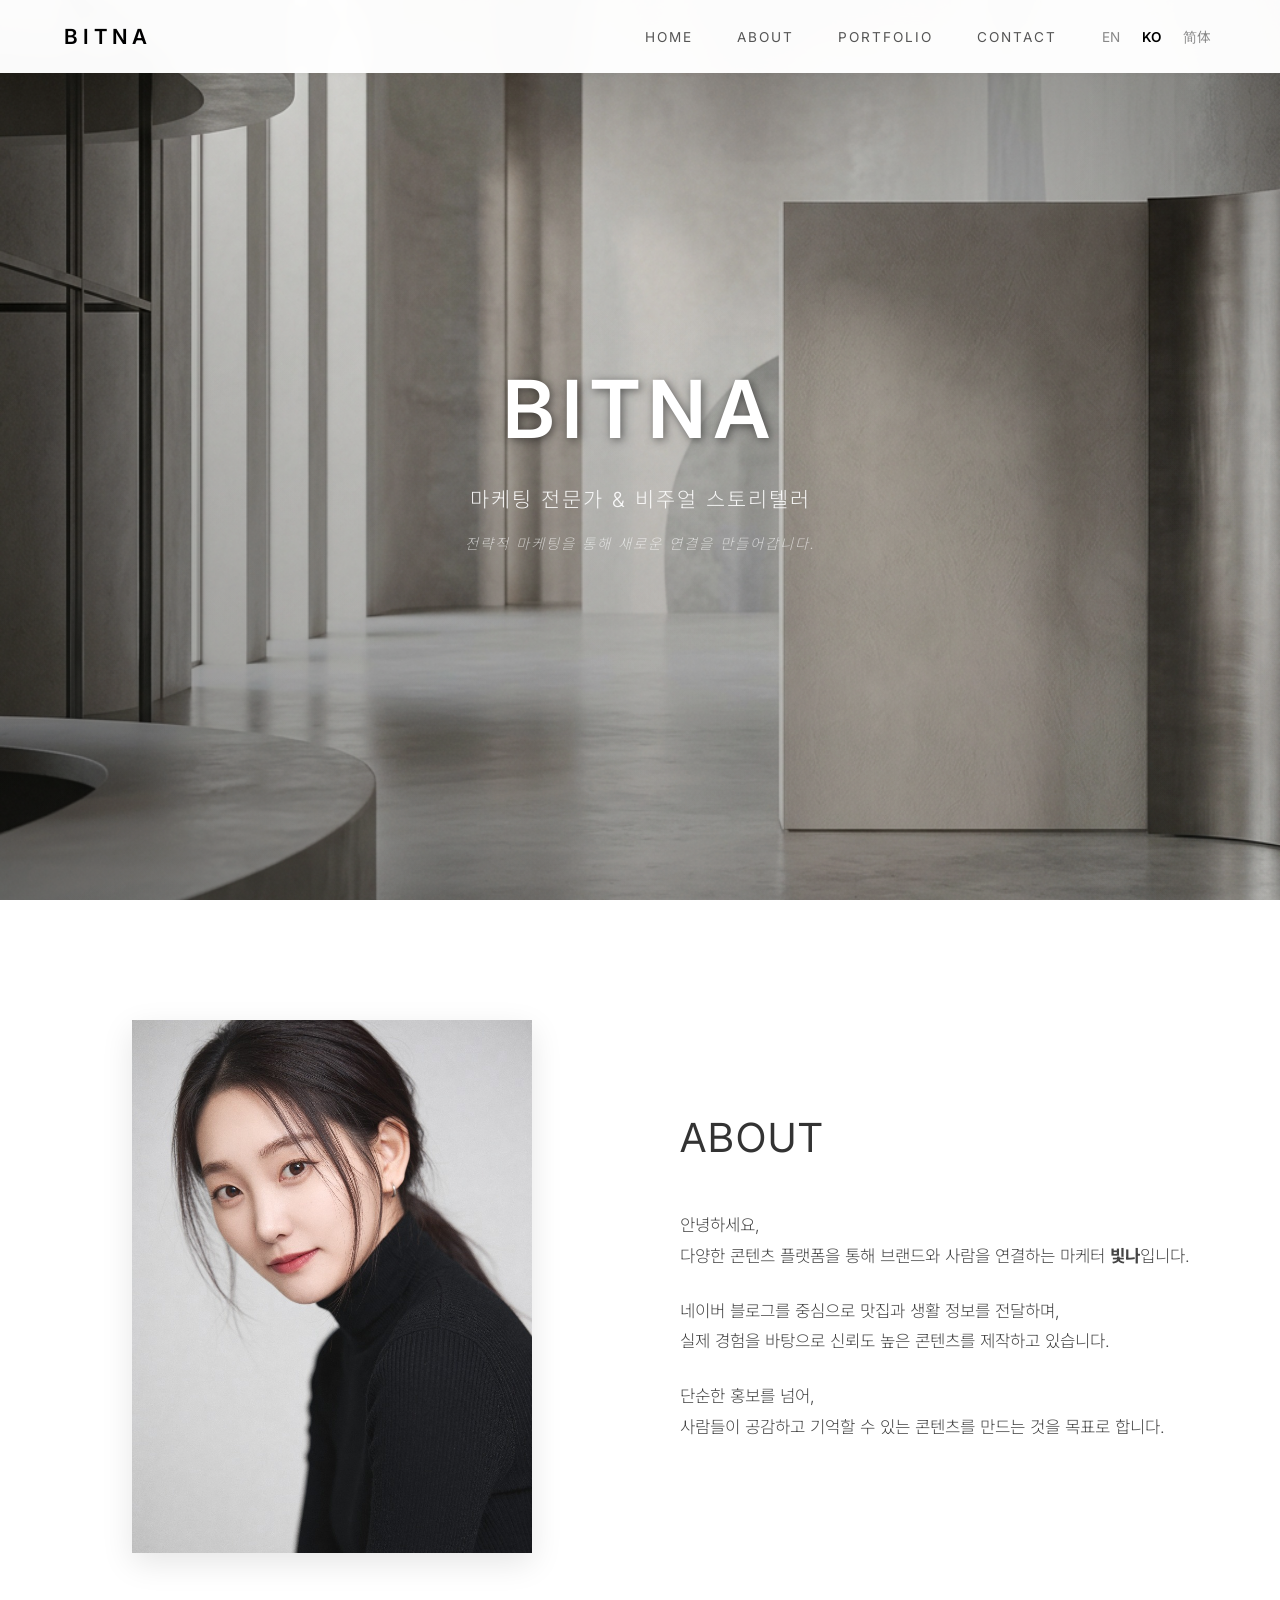
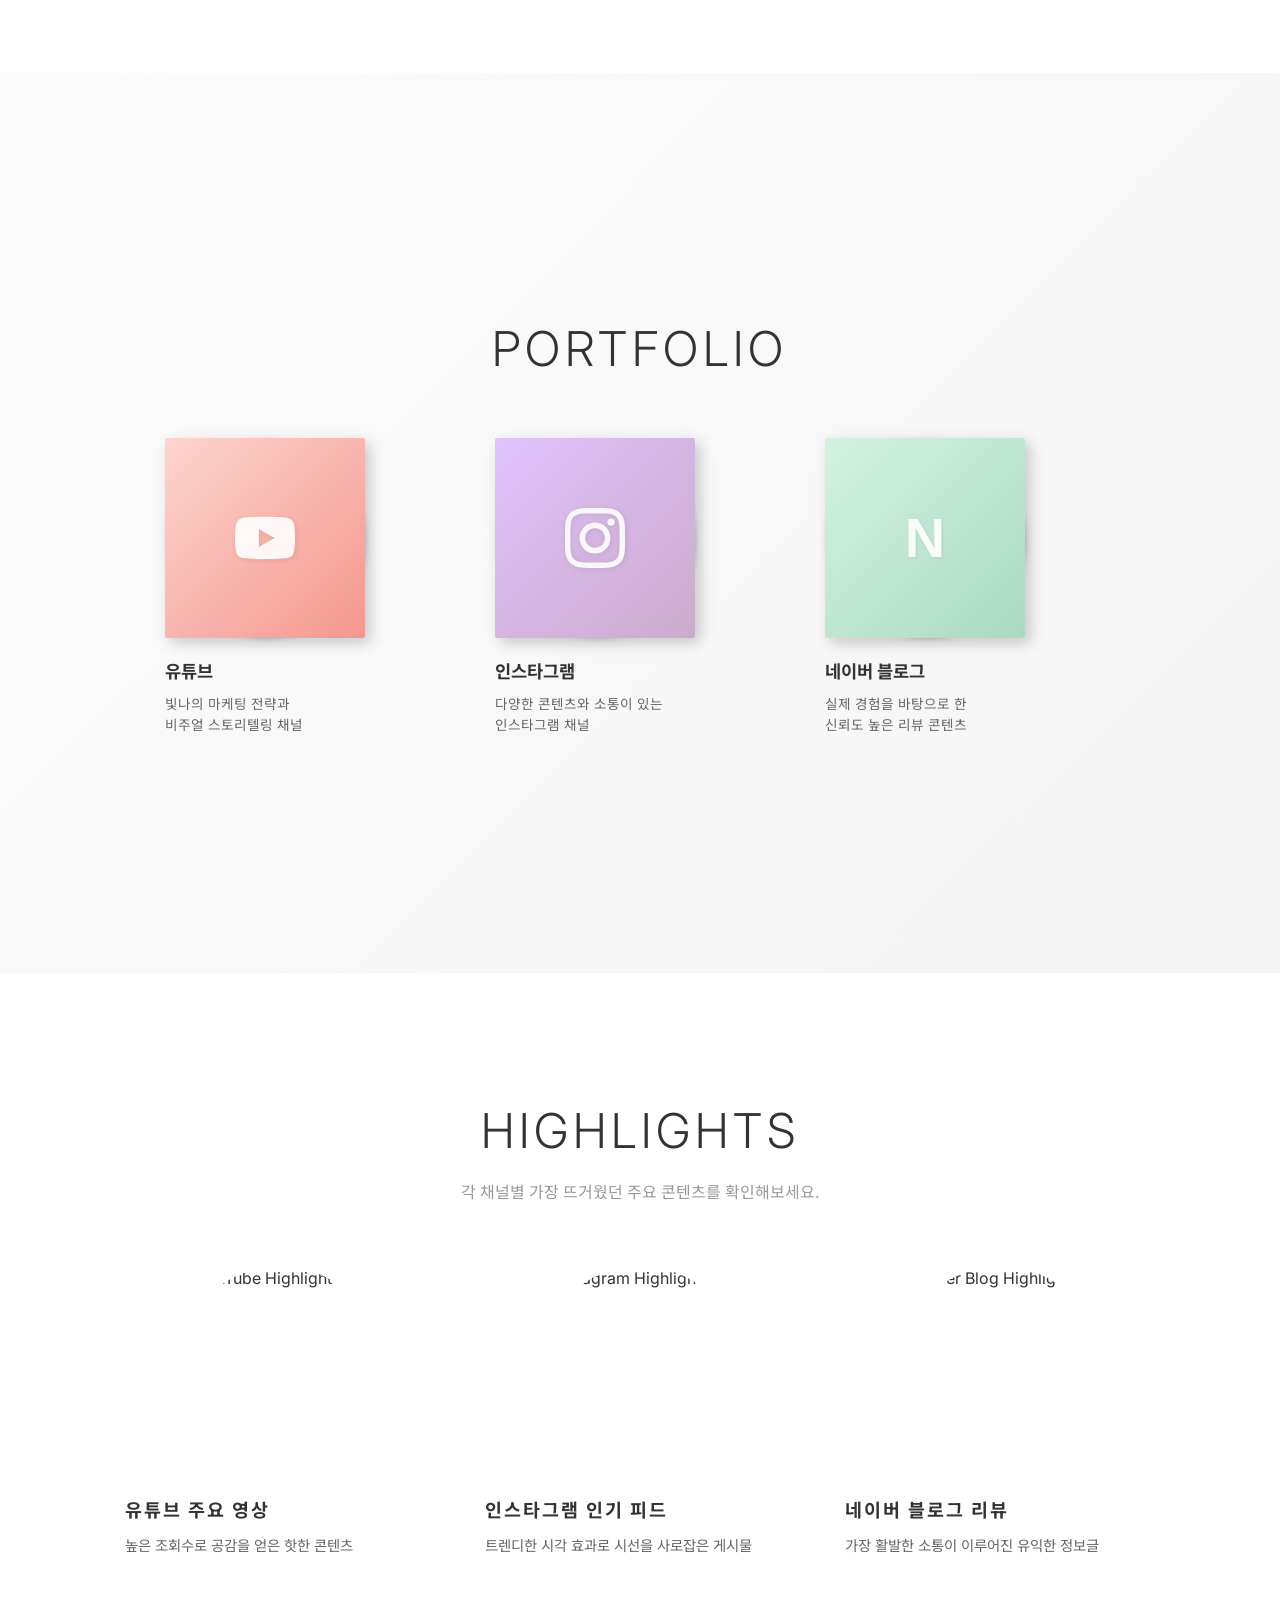
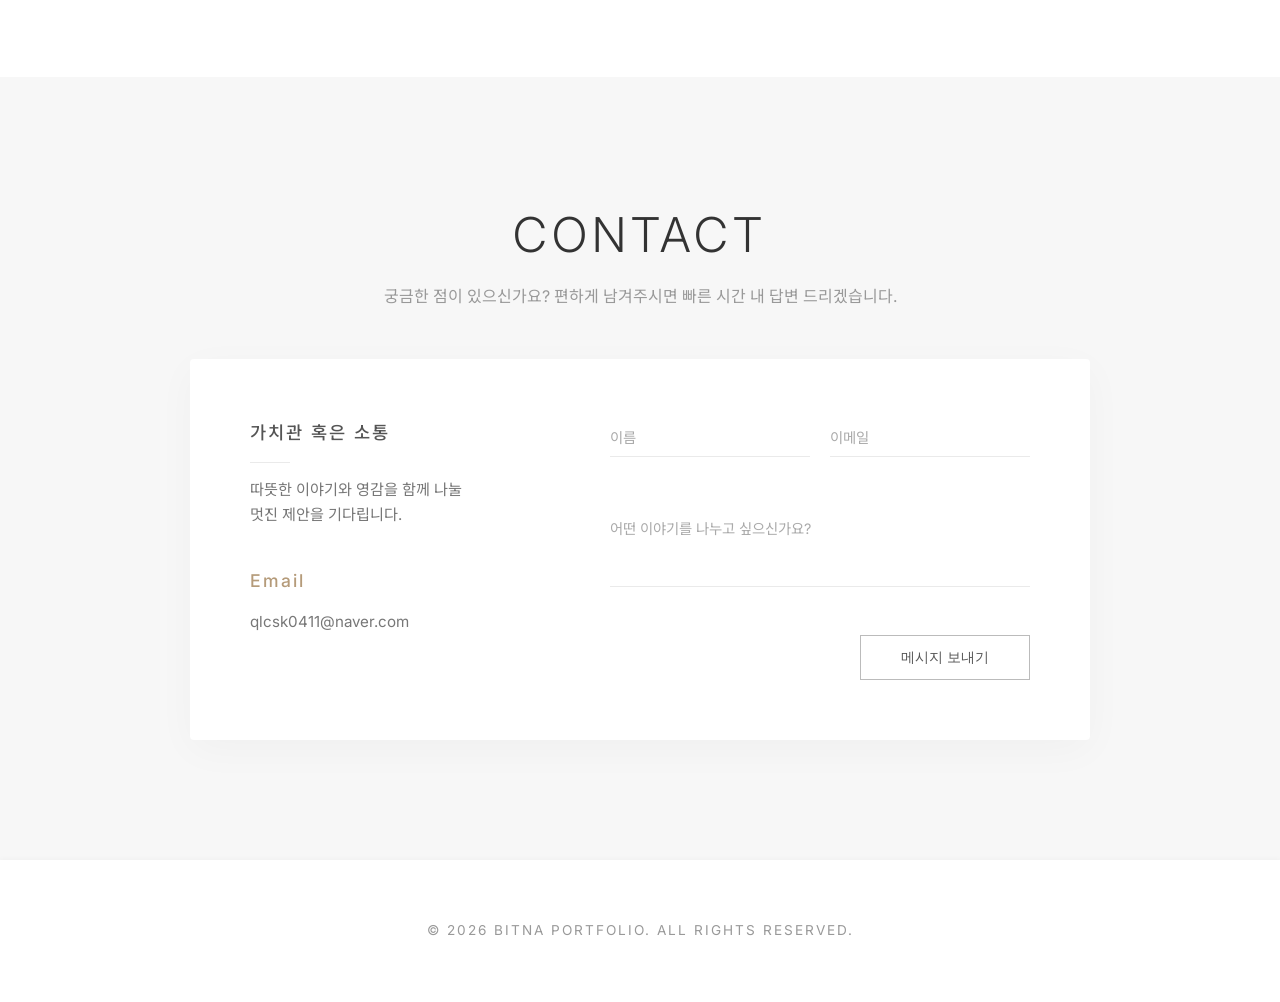
==== index.html @ 6f441820 "Add files via upload" ====
<!DOCTYPE html>
<html lang="ko">

<head>
    <meta charset="UTF-8">
    <meta name="viewport" content="width=device-width, initial-scale=1.0">
    <title>BITNA Portfolio</title>
    <meta name="description" content="빛나(Bitna)의 마케팅 포트폴리오 웹사이트입니다.">
    <link rel="stylesheet" href="style.css">
    <link rel="preconnect" href="https://fonts.googleapis.com">
    <link rel="preconnect" href="https://fonts.gstatic.com" crossorigin>
    <link
        href="https://fonts.googleapis.com/css2?family=Inter:wght@300;400;600&family=Noto+Sans+KR:wght@300;400;700&display=swap"
        rel="stylesheet">
</head>

<body>

    <!-- Top Navigation -->
    <header class="navbar">
        <div class="logo">
            <a href="#home">BITNA</a>
        </div>
        <div class="right-menu">
            <nav class="nav-links">
                <a href="#home" data-i18n="nav_home">HOME</a>
                <a href="#about" data-i18n="nav_about">ABOUT</a>
                <a href="#portfolio" data-i18n="nav_portfolio">PORTFOLIO</a>
                <a href="#contact" data-i18n="nav_contact">CONTACT</a>
            </nav>
            <div class="lang-switcher">
                <button class="lang-btn" data-lang="en">EN</button>
                <button class="lang-btn active" data-lang="ko">KO</button>
                <button class="lang-btn" data-lang="zh">简体</button>
            </div>
        </div>
    </header>

    <main>
        <!-- Home Section with Parallax -->
        <section id="home" class="parallax-section section-home">
            <div class="overlay"></div>
            <div class="content fade-in">
                <h1>BITNA</h1>
                <p data-i18n="home_role">Marketing Expert & Visual Storyteller</p>
                <p class="subtitle" data-i18n="home_subtitle">Inspiring connections through strategic marketing.</p>
            </div>
        </section>

        <!-- About Section -->
        <section id="about" class="content-section">
            <div class="container">
                <div class="about-grid fade-in">
                    <div class="profile-placeholder">
                        <img src="assets/profile.jpg" alt="빛나 프로필 사진" class="profile-img">
                    </div>
                    <div class="about-text">
                        <h2 data-i18n="about_title">About</h2>
                        <p data-i18n="about_p1">안녕하세요,<br>다양한 콘텐츠 플랫폼을 통해 브랜드와 사람을 연결하는 마케터 <strong>빛나</strong>입니다.</p>
                        <p data-i18n="about_p2">네이버 블로그를 중심으로 맛집과 생활 정보를 전달하며,<br>실제 경험을 바탕으로 신뢰도 높은 콘텐츠를 제작하고 있습니다.</p>


                        <p data-i18n="about_p4">단순한 홍보를 넘어,<br>사람들이 공감하고 기억할 수 있는 콘텐츠를 만드는 것을 목표로 합니다.</p>
                    </div>
                </div>
            </div>
        </section>

        <!-- Portfolio Section with Parallax -->
        <section id="portfolio" class="parallax-section section-portfolio">
            <div class="overlay"></div>
            <div class="content fade-in">
                <h2 data-i18n="portfolio_title">PORTFOLIO</h2>
                <div class="album-gallery">
                    <!-- YouTube Album -->
                    <a href="https://youtube.com/channel/UCWoeEIxSUqy7-MSb45lcRIA?si=bQdAQ1sCOxC59BZl" target="_blank"
                        class="album-card">
                        <div class="album-art-container">
                            <div class="vinyl-record vinyl-yt">
                                <div class="inner-label"></div>
                            </div>
                            <div class="album-cover cover-yt">
                                <svg class="brand-logo" viewBox="0 0 24 24" fill="#ffffff" width="60" height="60">
                                    <path
                                        d="M23.498 6.186a3.016 3.016 0 0 0-2.122-2.136C19.505 3.545 12 3.545 12 3.545s-7.505 0-9.377.505A3.017 3.017 0 0 0 .502 6.186C0 8.07 0 12 0 12s0 3.93.502 5.814a3.016 3.016 0 0 0 2.122 2.136c1.871.505 9.376.505 9.376.505s7.505 0 9.377-.505a3.015 3.015 0 0 0 2.122-2.136C24 15.93 24 12 24 12s0-3.93-.502-5.814zM9.545 15.568V8.432L15.818 12l-6.273 3.568z" />
                                </svg>
                            </div>
                        </div>
                        <div class="album-info">
                            <h3 data-i18n="pf_youtube">YouTube</h3>
                            <p data-i18n="pf_yt_desc">빛나의 마케팅 전략과 비주얼 스토리텔링 채널</p>
                        </div>
                    </a>

                    <!-- Instagram Album -->
                    <a href="https://www.instagram.com/sit.mode/" target="_blank" class="album-card">
                        <div class="album-art-container">
                            <div class="vinyl-record vinyl-ig">
                                <div class="inner-label"></div>
                            </div>
                            <div class="album-cover cover-ig">
                                <svg class="brand-logo" viewBox="0 0 24 24" fill="#ffffff" width="60" height="60">
                                    <path
                                        d="M12 2.163c3.204 0 3.584.012 4.85.07 3.252.148 4.771 1.691 4.919 4.919.058 1.265.069 1.645.069 4.849 0 3.205-.012 3.584-.069 4.849-.149 3.225-1.664 4.771-4.919 4.919-1.266.058-1.644.07-4.85.07-3.204 0-3.584-.012-4.849-.07-3.26-.149-4.771-1.699-4.919-4.92-.058-1.265-.07-1.644-.07-4.849 0-3.204.013-3.583.07-4.849.149-3.227 1.664-4.771 4.919-4.919 1.266-.057 1.645-.069 4.849-.069zM12 0C8.741 0 8.333.014 7.053.072 2.695.272.273 2.69.073 7.052.014 8.333 0 8.741 0 12c0 3.259.014 3.668.072 4.948.2 4.358 2.618 6.78 6.98 6.98C8.333 23.986 8.741 24 12 24c3.259 0 3.668-.014 4.948-.072 4.354-.2 6.782-2.618 6.979-6.98.059-1.28.073-1.689.073-4.948 0-3.259-.014-3.667-.072-4.947-.196-4.354-2.617-6.78-6.979-6.98C15.668.014 15.259 0 12 0zm0 5.838a6.162 6.162 0 1 0 0 12.324 6.162 6.162 0 0 0 0-12.324zM12 16a4 4 0 1 1 0-8 4 4 0 0 1 0 8zm6.406-11.845a1.44 1.44 0 1 0 0 2.881 1.44 1.44 0 0 0 0-2.881z" />
                                </svg>
                            </div>
                        </div>
                        <div class="album-info">
                            <h3 data-i18n="pf_instagram">Instagram</h3>
                            <p data-i18n="pf_ig_desc">다양한 콘텐츠와 소통이 있는 인스타그램 채널</p>
                        </div>
                    </a>

                    <!-- Naver Blog Album -->
                    <a href="https://blog.naver.com/rof0411" target="_blank" class="album-card">
                        <div class="album-art-container">
                            <div class="vinyl-record vinyl-nb">
                                <div class="inner-label"></div>
                            </div>
                            <div class="album-cover cover-nb">
                                <div class="naver-logo">N</div>
                            </div>
                        </div>
                        <div class="album-info">
                            <h3 data-i18n="pf_naverblog">Naver Blog</h3>
                            <p data-i18n="pf_nb_desc">실제 경험을 바탕으로 한 신뢰도 높은 리뷰 콘텐츠</p>
                        </div>
                    </a>
                </div>
            </div>
        </section>

        <!-- Highlights Section -->
        <section id="highlights" class="content-section" style="background:#fff;">
            <div class="container fade-in">
                <div class="contact-header text-center">
                    <h2 data-i18n="works_title">HIGHLIGHTS</h2>
                    <p data-i18n="works_subdesc">각 채널별 가장 뜨거웠던 주요 콘텐츠를 확인해보세요.</p>
                </div>

                <div class="works-grid">
                    <!-- YouTube Highlight -->
                    <a href="https://youtube.com/shorts/z1hk8MqQsUs?si=_ZKS9kGboOKTjdYg" target="_blank"
                        class="work-card">
                        <div class="work-thumb thumb-yt" style="padding: 0; border: none; background: transparent;">
                            <img src="./assets/yt.jpg" alt="YouTube Highlight">
                        </div>
                        <div class="work-info">
                            <h3 data-i18n="work_yt_title">유튜브 주요 영상</h3>
                            <p data-i18n="work_yt_desc">높은 조회수로 공감을 얻은 핫한 콘텐츠</p>
                        </div>
                    </a>

                    <!-- Instagram Highlight -->
                    <a href="https://www.instagram.com/reel/DXLKYEzEjSn/?utm_source=ig_web_copy_link&igsh=MzRlODBiNWFlZA=="
                        target="_blank" class="work-card">
                        <div class="work-thumb thumb-ig" style="padding: 0; border: none; background: transparent;">
                            <img src="./assets/ig.jpg" alt="Instagram Highlight">
                        </div>
                        <div class="work-info">
                            <h3 data-i18n="work_ig_title">인스타그램 인기 피드</h3>
                            <p data-i18n="work_ig_desc">트렌디한 시각 효과로 시선을 사로잡은 게시물</p>
                        </div>
                    </a>

                    <!-- Naver Blog Highlight -->
                    <a href="https://blog.naver.com/rof0411/224242482229" target="_blank" class="work-card">
                        <div class="work-thumb thumb-nb" style="padding: 0; border: none; background: transparent;">
                            <img src="./assets/nb.jpg" alt="Naver Blog Highlight">
                        </div>
                        <div class="work-info">
                            <h3 data-i18n="work_nb_title">네이버 블로그 리뷰</h3>
                            <p data-i18n="work_nb_desc">가장 활발한 소통이 이루어진 유익한 정보글</p>
                        </div>
                    </a>
                </div>
            </div>
        </section>

        <!-- Contact Section -->
        <section id="contact" class="content-section grey-bg">
            <div class="container fade-in">
                <div class="contact-header text-center">
                    <h2 data-i18n="contact_title">Contact</h2>
                    <p data-i18n="contact_subdesc">궁금한 점이 있으신가요? 편하게 남겨주시면 빠른 시간 내 답변 드리겠습니다.</p>
                </div>

                <div class="contact-card">
                    <div class="contact-left">
                        <div class="contact-info-block">
                            <h3 data-i18n="contact_value_title">가치관 혹은 소통</h3>
                            <hr class="contact-divider">
                            <p data-i18n="contact_value_desc">따뜻한 이야기와 영감을 함께 나눌 <br>멋진 제안을 기다립니다.</p>
                        </div>
                        <div class="contact-info-block mt-4">
                            <h3 class="gold-text">Email</h3>
                            <p>qlcsk0411@naver.com</p>
                        </div>
                    </div>
                    <div class="contact-right">
                        <form class="contact-form" action="mailto:qlcsk0411@naver.com" method="post"
                            enctype="text/plain">
                            <div class="form-row">
                                <div class="form-group">
                                    <input type="text" id="name" name="name" placeholder="이름" required
                                        data-i18n-placeholder="contact_name_ph">
                                </div>
                                <div class="form-group">
                                    <input type="email" id="email" name="email" placeholder="이메일" required
                                        data-i18n-placeholder="contact_email_ph">
                                </div>
                            </div>
                            <div class="form-group mt-3">
                                <textarea id="message" name="message" placeholder="어떤 이야기를 나누고 싶으신가요?" required
                                    data-i18n-placeholder="contact_message_ph"></textarea>
                            </div>
                            <button type="submit" class="submit-btn" data-i18n="contact_line_submit">메시지 보내기</button>
                        </form>
                    </div>
                </div>
            </div>
        </section>
    </main>

    <!-- Footer -->
    <footer>
        <p>&copy; 2026 BITNA Portfolio. All rights reserved.</p>
    </footer>

    <!-- Language Translation Script -->
    <script src="lang.js"></script>

    <!-- Animations Script -->
    <script>
        const faders = document.querySelectorAll('.fade-in');
        const appearOptions = {
            threshold: 0.2,
            rootMargin: "0px 0px -50px 0px"
        };

        const appearOnScroll = new IntersectionObserver(function (entries, observer) {
            entries.forEach(entry => {
                if (!entry.isIntersecting) {
                    return;
                } else {
                    entry.target.classList.add('appear');
                    observer.unobserve(entry.target);
                }
            });
        }, appearOptions);

        faders.forEach(fader => {
            appearOnScroll.observe(fader);
        });


    </script>
</body>

</html>
---- style.css ----
/* Reset & Base */
* {
    margin: 0;
    padding: 0;
    box-sizing: border-box;
}

html {
    scroll-behavior: smooth;
}

body {
    font-family: 'Inter', 'Noto Sans KR', sans-serif;
    color: #333;
    line-height: 1.6;
    background-color: #FAFAFA;
    -webkit-font-smoothing: antialiased;
}

h1,
h2,
h3,
h4 {
    font-weight: 300;
    letter-spacing: 2px;
    margin-bottom: 20px;
}

a {
    text-decoration: none;
    color: inherit;
    transition: color 0.3s ease;
}

/* Navbar */
.navbar {
    position: fixed;
    top: 0;
    width: 100%;
    display: flex;
    justify-content: space-between;
    align-items: center;
    padding: 20px 5%;
    z-index: 1000;
    background: rgba(255, 255, 255, 0.98);
    backdrop-filter: blur(10px);
    box-shadow: 0 1px 5px rgba(0, 0, 0, 0.03);
}

.logo a {
    font-size: 1.3rem;
    font-weight: 600;
    letter-spacing: 5px;
    color: #000;
}

.nav-links a {
    margin-left: 40px;
    font-size: 0.85rem;
    font-weight: 400;
    letter-spacing: 2px;
    text-transform: uppercase;
    color: #555;
    position: relative;
}

.nav-links a::after {
    content: '';
    position: absolute;
    width: 0;
    height: 1px;
    display: block;
    margin-top: 5px;
    right: 0;
    background: #000;
    transition: width 0.3s ease;
    -webkit-transition: width 0.3s ease;
}

.nav-links a:hover {
    color: #000;
}

.nav-links a:hover::after {
    width: 100%;
    left: 0;
    background: #000;
}

/* Right Menu & Lang Switcher */
.right-menu {
    display: flex;
    align-items: center;
}

.lang-switcher {
    margin-left: 40px;
    display: flex;
    gap: 12px;
}

.lang-btn {
    background: none;
    border: none;
    font-size: 0.85rem;
    font-family: inherit;
    color: #888;
    cursor: pointer;
    transition: color 0.3s ease;
    padding: 5px;
}

.lang-btn:hover,
.lang-btn.active {
    color: #000;
    font-weight: 600;
}

/* Parallax Sections */
.parallax-section {
    position: relative;
    height: 100vh;
    display: flex;
    align-items: center;
    justify-content: center;
    text-align: center;
    background-attachment: fixed;
    background-position: center;
    background-repeat: no-repeat;
    background-size: cover;
    color: white;
}

.overlay {
    position: absolute;
    top: 0;
    left: 0;
    width: 100%;
    height: 100%;
    background: linear-gradient(to top, rgba(0, 0, 0, 0.7), rgba(0, 0, 0, 0.2));
    z-index: 1;
}

.parallax-section .content {
    position: relative;
    z-index: 2;
    padding: 0 20px;
}

.section-home {
    background-image: url('assets/main_bg_1775708794868.png');
}

.section-home .overlay {
    background:
        radial-gradient(circle at 20% 80%, rgba(255, 255, 255, 0.15) 0%, transparent 50%),
        radial-gradient(circle at 80% 20%, rgba(255, 255, 255, 0.15) 0%, transparent 50%),
        linear-gradient(45deg, rgba(0, 0, 0, 0.7) 0%, rgba(0, 0, 0, 0.1) 50%, rgba(0, 0, 0, 0.7) 100%);
    background-size: 250% 250%, 250% 250%, 200% 200%;
    animation: homeWaveTwinkle 12s infinite alternate ease-in-out;
}

@keyframes homeWaveTwinkle {
    0% {
        background-position: 0% 0%, 100% 100%, 0% 0%;
        backdrop-filter: brightness(0.9) contrast(1.1);
        -webkit-backdrop-filter: brightness(0.9) contrast(1.1);
    }

    50% {
        background-position: 100% 100%, 0% 0%, 100% 100%;
        backdrop-filter: brightness(1.2) contrast(1.0);
        -webkit-backdrop-filter: brightness(1.2) contrast(1.0);
    }

    100% {
        background-position: 50% 100%, 50% 0%, 50% 100%;
        backdrop-filter: brightness(0.95) contrast(1.05);
        -webkit-backdrop-filter: brightness(0.95) contrast(1.05);
    }
}

.section-portfolio {
    background: linear-gradient(-45deg, #fcfcfc, #f7f7f7, #f2f2f2, #fcfcfc);
    background-size: 400% 400%;
    animation: portfolioFlowWaves 15s ease infinite;
    color: #333;
    /* Dark text for light background */
}

/* Remove dark overlay for portfolio section */
.section-portfolio .overlay {
    display: none;
}

@keyframes portfolioFlowWaves {
    0% {
        background-position: 0% 50%;
    }

    50% {
        background-position: 100% 50%;
    }

    100% {
        background-position: 0% 50%;
    }
}

.section-home h1 {
    font-size: 5rem;
    font-weight: 600;
    letter-spacing: 8px;
    margin-bottom: 10px;
    text-shadow: 2px 2px 10px rgba(0, 0, 0, 0.5);
}

.section-home p {
    font-size: 1.3rem;
    font-weight: 300;
    opacity: 0.9;
    letter-spacing: 2px;
}

.section-home .subtitle {
    font-size: 0.9rem;
    margin-top: 15px;
    opacity: 0.6;
    font-style: italic;
    font-weight: 300;
}

/* Content Sections */
.content-section {
    padding: 120px 5%;
    background-color: #fff;
}

.grey-bg {
    background-color: #F9F9F9;
}

.container {
    max-width: 1200px;
    margin: 0 auto;
}

.text-center {
    text-align: center;
}

/* About Grid */
.about-grid {
    display: grid;
    grid-template-columns: 1fr 1fr;
    gap: 80px;
    align-items: center;
}

.profile-img {
    width: 100%;
    max-width: 400px;
    margin: 0 auto;
    display: block;
    box-shadow: 0 10px 30px rgba(0, 0, 0, 0.1);
    transition: transform 0.5s ease;
}

.profile-img:hover {
    transform: scale(1.02);
}

.about-text h2 {
    font-size: 2.5rem;
    margin-bottom: 40px;
    text-transform: uppercase;
    font-weight: 400;
}

.about-text p {
    margin-bottom: 25px;
    font-size: 1.05rem;
    color: #444;
    font-weight: 300;
    line-height: 1.8;
}

/* Portfolio Links */
.section-portfolio h2 {
    font-size: 3rem;
    margin-bottom: 50px;
    letter-spacing: 5px;
    color: #333;
}

.album-gallery {
    display: flex;
    justify-content: center;
    gap: 80px;
    flex-wrap: wrap;
    margin-top: 40px;
    padding-right: 40px;
    /* Space for the sliding vinyl */
}

.album-card {
    display: flex;
    flex-direction: column;
    width: 250px;
    text-decoration: none;
    color: inherit;
    transition: transform 0.3s ease;
}

.album-card:hover {
    transform: translateY(-5px);
}

.album-art-container {
    position: relative;
    width: 200px;
    height: 200px;
    margin-bottom: 20px;
}

.album-cover {
    position: absolute;
    top: 0;
    left: 0;
    width: 100%;
    height: 100%;
    z-index: 2;
    box-shadow: 5px 5px 15px rgba(0, 0, 0, 0.2);
    display: flex;
    align-items: center;
    justify-content: center;
    border-radius: 2px;
}

.brand-logo {
    opacity: 0.9;
    filter: drop-shadow(1px 1px 3px rgba(0, 0, 0, 0.1));
}

.naver-logo {
    font-family: 'Arial', sans-serif;
    font-weight: 900;
    font-size: 3.5rem;
    color: #fff;
    opacity: 0.9;
    text-shadow: 1px 1px 3px rgba(0, 0, 0, 0.1);
}

/* Cover Pastel Backgrounds */
.cover-yt {
    background: linear-gradient(135deg, #fcd5ce, #f4978e);
}

.cover-ig {
    background: linear-gradient(135deg, #e0c3fc, #cbaacb);
}

.cover-nb {
    background: linear-gradient(135deg, #d3f3e1, #aad9c2);
}

.vinyl-record {
    position: absolute;
    top: 5px;
    right: 5px;
    width: 190px;
    height: 190px;
    border-radius: 50%;
    z-index: 1;
    transition: right 0.4s cubic-bezier(0.175, 0.885, 0.32, 1.275);
    box-shadow: 2px 2px 10px rgba(0, 0, 0, 0.5);
    display: flex;
    align-items: center;
    justify-content: center;
}

/* Vinyl Colored Grooves */
.vinyl-yt {
    background-color: #2b1615;
    background-image: repeating-radial-gradient(#2b1615, #2b1615 4px, #3a1a19 5px, #2b1615 6px);
}

.vinyl-ig {
    background-color: #1f152b;
    background-image: repeating-radial-gradient(#1f152b, #1f152b 4px, #281a38 5px, #1f152b 6px);
}

.vinyl-nb {
    background-color: #14241b;
    background-image: repeating-radial-gradient(#14241b, #14241b 4px, #1c3024 5px, #14241b 6px);
}

.inner-label {
    width: 60px;
    height: 60px;
    background: #e6e6e6;
    border-radius: 50%;
    border: 2px solid #333;
}

.album-card:hover .vinyl-record {
    right: -70px;
    animation: spinVinyl 3s linear infinite;
}

@keyframes spinVinyl {
    100% {
        transform: rotate(360deg);
    }
}

.album-info {
    text-align: left;
}

.album-info h3 {
    font-size: 1.1rem;
    font-weight: 700;
    margin-bottom: 8px;
    letter-spacing: 0;
}

.album-info p {
    font-size: 0.85rem;
    color: #666;
    font-weight: 400;
    line-height: 1.5;
    word-break: keep-all;
}

/* Contact */
#contact.grey-bg {
    background-color: #f7f7f7;
    /* Matching light gray tint */
}

.contact-header {
    margin-bottom: 50px;
}

.contact-header h2 {
    font-size: 3rem;
    letter-spacing: 5px;
    color: #333;
    margin-bottom: 10px;
    text-transform: uppercase;
}

/* Highlights / Works Section */
.works-grid {
    display: flex;
    justify-content: center;
    gap: 40px;
    flex-wrap: wrap;
    margin-top: 50px;
}

.work-card {
    display: flex;
    flex-direction: column;
    width: 320px;
    text-decoration: none;
    color: inherit;
    transition: transform 0.3s ease;
}

.work-card:hover {
    transform: translateY(-8px);
}

.work-thumb {
    width: 100%;
    height: 220px;
    margin-bottom: 20px;
    display: flex;
    align-items: center;
    justify-content: center;
    background: transparent;
}

.work-thumb img {
    width: 200px;
    height: 200px;
    object-fit: cover;
    border-radius: 50%;
    transition: transform 0.3s ease;
}

.work-card:hover .work-thumb img {
    animation: spinVinyl 3s linear infinite;
}

.work-info {
    text-align: left;
    padding: 0 5px;
}

.work-info h3 {
    font-size: 1.15rem;
    font-weight: 700;
    margin-bottom: 10px;
    color: #333;
}

.work-info p {
    font-size: 0.9rem;
    color: #666;
    line-height: 1.5;
    word-break: keep-all;
}

.contact-header p {
    color: #999;
}

.contact-card {
    display: flex;
    background: #fff;
    box-shadow: 0 10px 40px rgba(0, 0, 0, 0.03);
    border-radius: 4px;
    text-align: left;
    max-width: 900px;
    margin: 0 auto;
    padding: 60px;
}

.contact-left {
    flex: 1;
    padding-right: 40px;
}

.contact-right {
    flex: 1.5;
    padding-left: 40px;
}

.contact-info-block h3 {
    font-size: 1.1rem;
    color: #555;
    margin-bottom: 15px;
    font-weight: 500;
}

.contact-info-block p {
    color: #777;
    font-size: 0.95rem;
    line-height: 1.6;
}

.contact-divider {
    border: none;
    border-top: 1px solid #eaeaea;
    width: 40px;
    margin-bottom: 15px;
}

.gold-text {
    color: #b59b7a !important;
    /* Elegant brownish gold */
}

.mt-4 {
    margin-top: 40px;
}

.mt-3 {
    margin-top: 20px;
}

.contact-form {
    display: flex;
    flex-direction: column;
    gap: 30px;
}

.form-row {
    display: flex;
    gap: 20px;
}

.form-group {
    flex: 1;
}

.contact-form input,
.contact-form textarea {
    width: 100%;
    padding: 10px 0;
    border: none;
    border-bottom: 1px solid #eaeaea;
    background: transparent;
    font-family: inherit;
    font-size: 0.9rem;
    color: #333;
    outline: none;
    transition: border-color 0.3s ease;
    resize: none;
}

.contact-form input::placeholder,
.contact-form textarea::placeholder {
    color: #aaa;
}

.contact-form textarea {
    height: 80px;
}

.contact-form input:focus,
.contact-form textarea:focus {
    border-bottom-color: #888;
}

.submit-btn {
    align-self: flex-end;
    padding: 12px 40px;
    background: transparent;
    border: 1px solid #bbb;
    color: #555;
    cursor: pointer;
    font-size: 0.9rem;
    transition: all 0.3s ease;
    margin-top: 10px;
}

.submit-btn:hover {
    border-color: #555;
    background: #fdfdfd;
}

/* Footer */
footer {
    text-align: center;
    padding: 60px 20px;
    background: rgba(255, 255, 255, 0.98);
    backdrop-filter: blur(10px);
    box-shadow: 0 -1px 5px rgba(0, 0, 0, 0.03);
    color: #999;
    font-size: 0.85rem;
    letter-spacing: 2px;
    text-transform: uppercase;
}

/* Animation */
.fade-in {
    opacity: 0;
    transform: translateY(40px);
    transition: opacity 1.2s cubic-bezier(0.16, 1, 0.3, 1), transform 1.2s cubic-bezier(0.16, 1, 0.3, 1);
}

.fade-in.appear {
    opacity: 1;
    transform: translateY(0);
}

/* Responsive */
@media (max-width: 768px) {
    .navbar {
        flex-direction: column;
        padding: 15px;
    }

    .right-menu {
        flex-direction: column;
        margin-top: 15px;
    }

    .nav-links {
        margin-top: 0;
    }

    .lang-switcher {
        margin-left: 0;
        margin-top: 15px;
    }

    .nav-links a {
        margin: 0 10px;
        font-size: 0.8rem;
    }

    .parallax-section {
        height: auto;
        min-height: 100vh;
        padding: 100px 0;
    }

    .section-home {
        height: 100vh;
        padding: 0;
    }

    .section-home h1 {
        font-size: 3.5rem;
    }

    .about-grid {
        grid-template-columns: 1fr;
        gap: 50px;
    }

    .album-gallery {
        gap: 30px;
        padding-right: 0;
    }

    .album-card {
        width: 100%;
        max-width: 280px;
    }

    .album-art-container {
        width: 100%;
        max-width: 250px;
        height: 250px;
    }

    .vinyl-record {
        width: 240px;
        height: 240px;
    }

    .album-card:hover .vinyl-record {
        right: -40px;
    }

    .contact-card {
        flex-direction: column;
        padding: 30px 20px;
        gap: 40px;
    }

    .contact-left {
        padding-right: 0;
        border-right: none;
        border-bottom: 1px solid #eee;
        padding-bottom: 30px;
    }

    .contact-right {
        padding-left: 0;
    }

    .form-row {
        flex-direction: column;
        gap: 30px;
    }

    .contact-header h2 {
        font-size: 2.5rem;
    }
}
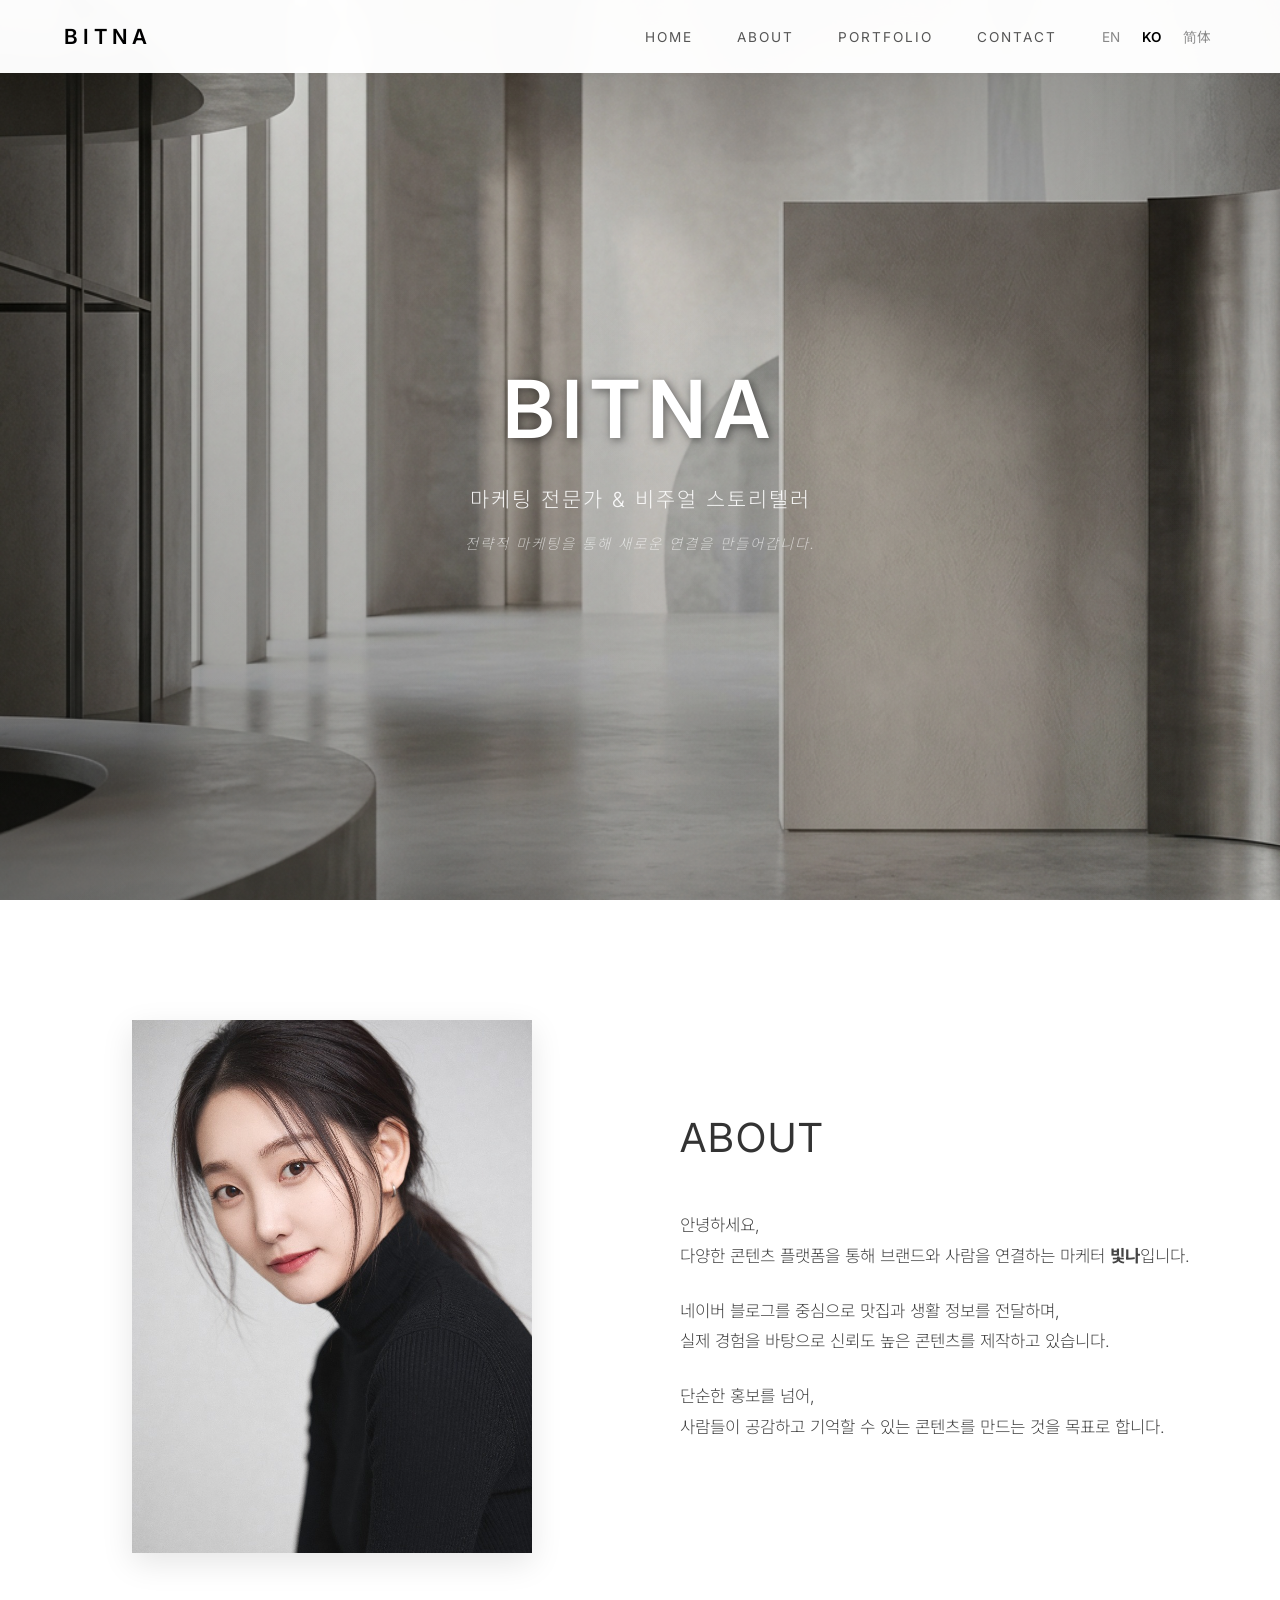
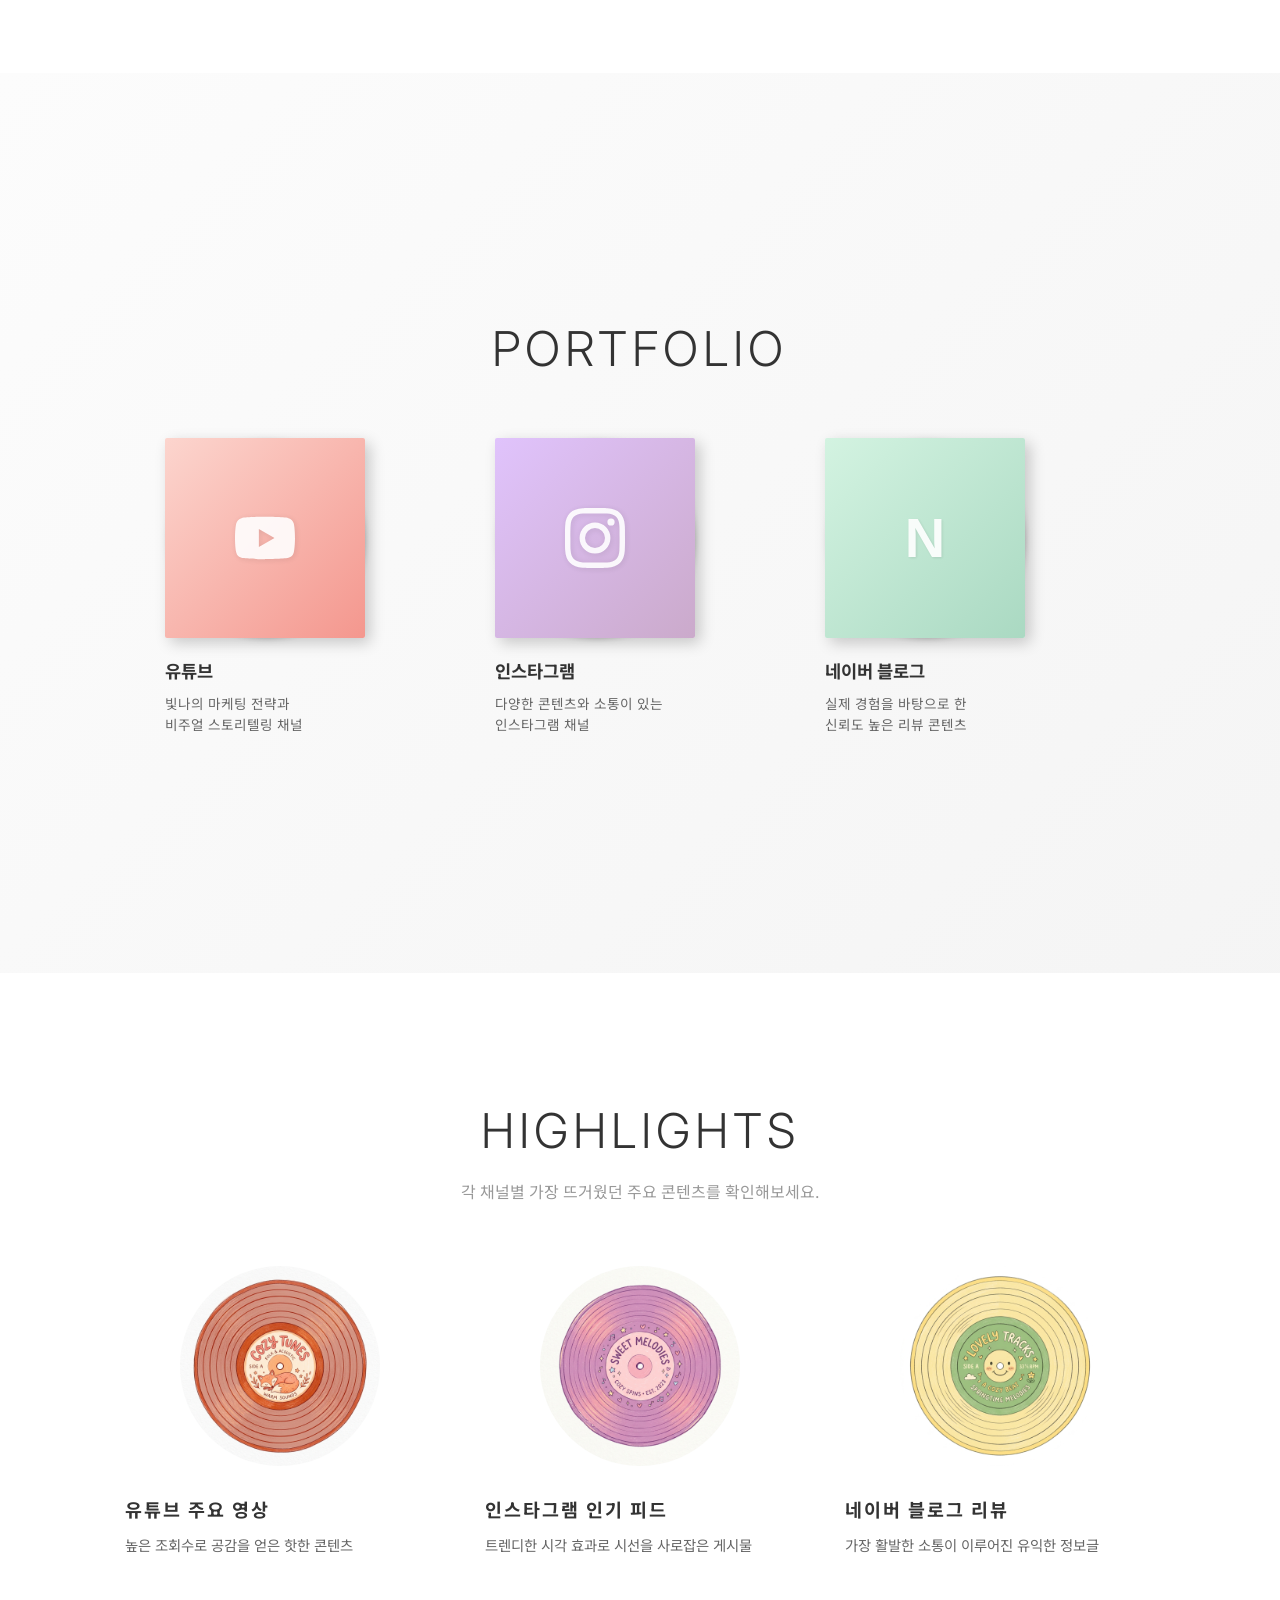
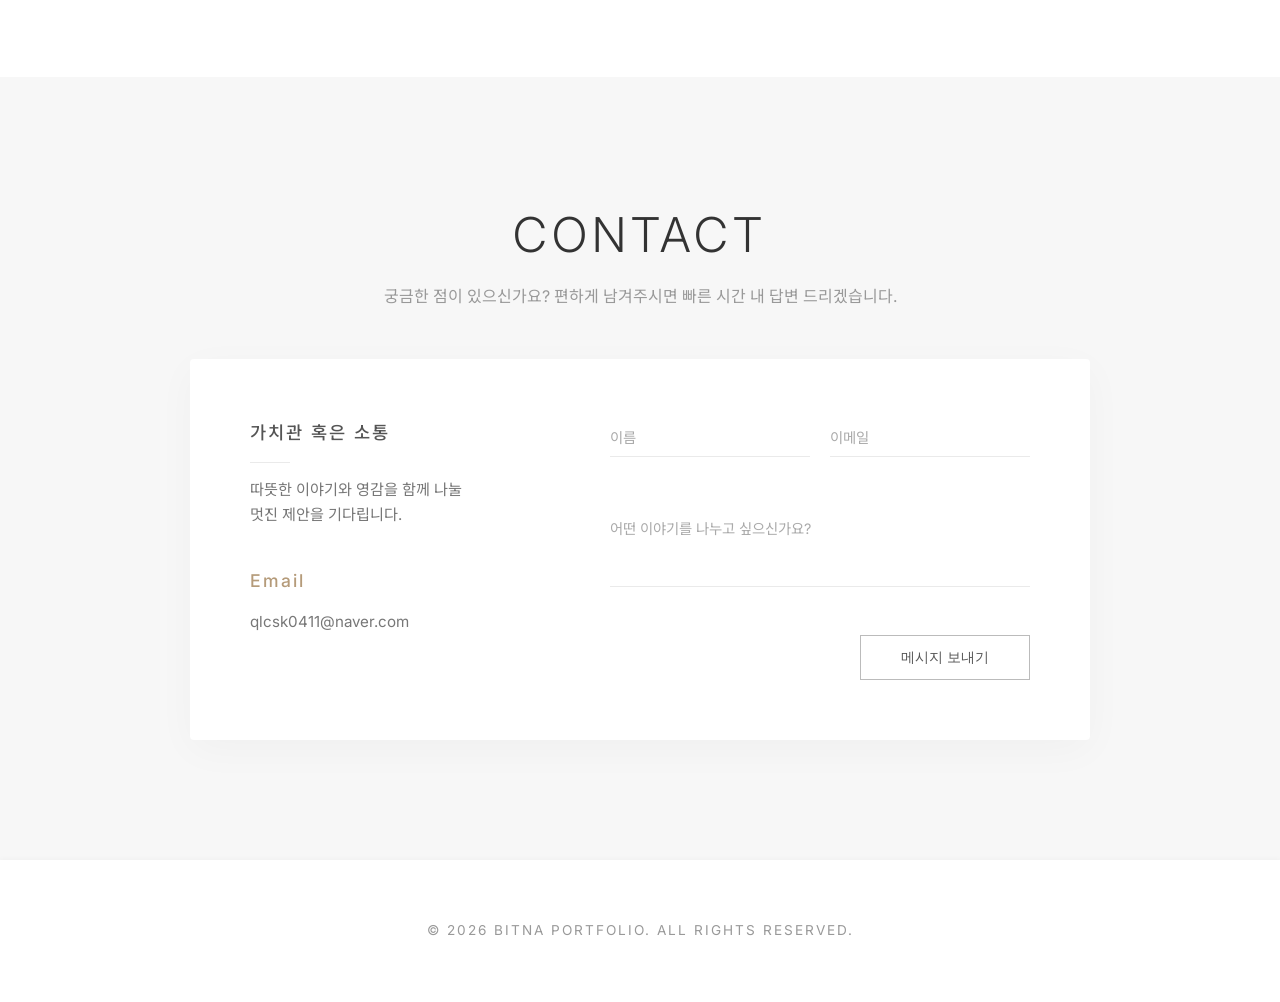
==== commit 1116e87e: "Update index.html" ====
--- a/index.html
+++ b/index.html
@@ -143,7 +143,7 @@
                     <a href="https://youtube.com/shorts/z1hk8MqQsUs?si=_ZKS9kGboOKTjdYg" target="_blank"
                         class="work-card">
                         <div class="work-thumb thumb-yt" style="padding: 0; border: none; background: transparent;">
-                            <img src="./assets/yt.jpg" alt="YouTube Highlight">
+                            <img src="assets/yt.jpg" alt="YouTube Highlight">
                         </div>
                         <div class="work-info">
                             <h3 data-i18n="work_yt_title">유튜브 주요 영상</h3>
@@ -155,7 +155,7 @@
                     <a href="https://www.instagram.com/reel/DXLKYEzEjSn/?utm_source=ig_web_copy_link&igsh=MzRlODBiNWFlZA=="
                         target="_blank" class="work-card">
                         <div class="work-thumb thumb-ig" style="padding: 0; border: none; background: transparent;">
-                            <img src="./assets/ig.jpg" alt="Instagram Highlight">
+                            <img src="assets/ig.jpg" alt="Instagram Highlight">
                         </div>
                         <div class="work-info">
                             <h3 data-i18n="work_ig_title">인스타그램 인기 피드</h3>
@@ -166,7 +166,7 @@
                     <!-- Naver Blog Highlight -->
                     <a href="https://blog.naver.com/rof0411/224242482229" target="_blank" class="work-card">
                         <div class="work-thumb thumb-nb" style="padding: 0; border: none; background: transparent;">
-                            <img src="./assets/nb.jpg" alt="Naver Blog Highlight">
+                            <img src="assets/nb.jpg" alt="Naver Blog Highlight">
                         </div>
                         <div class="work-info">
                             <h3 data-i18n="work_nb_title">네이버 블로그 리뷰</h3>
@@ -257,4 +257,4 @@
     </script>
 </body>
 
-</html>+</html>
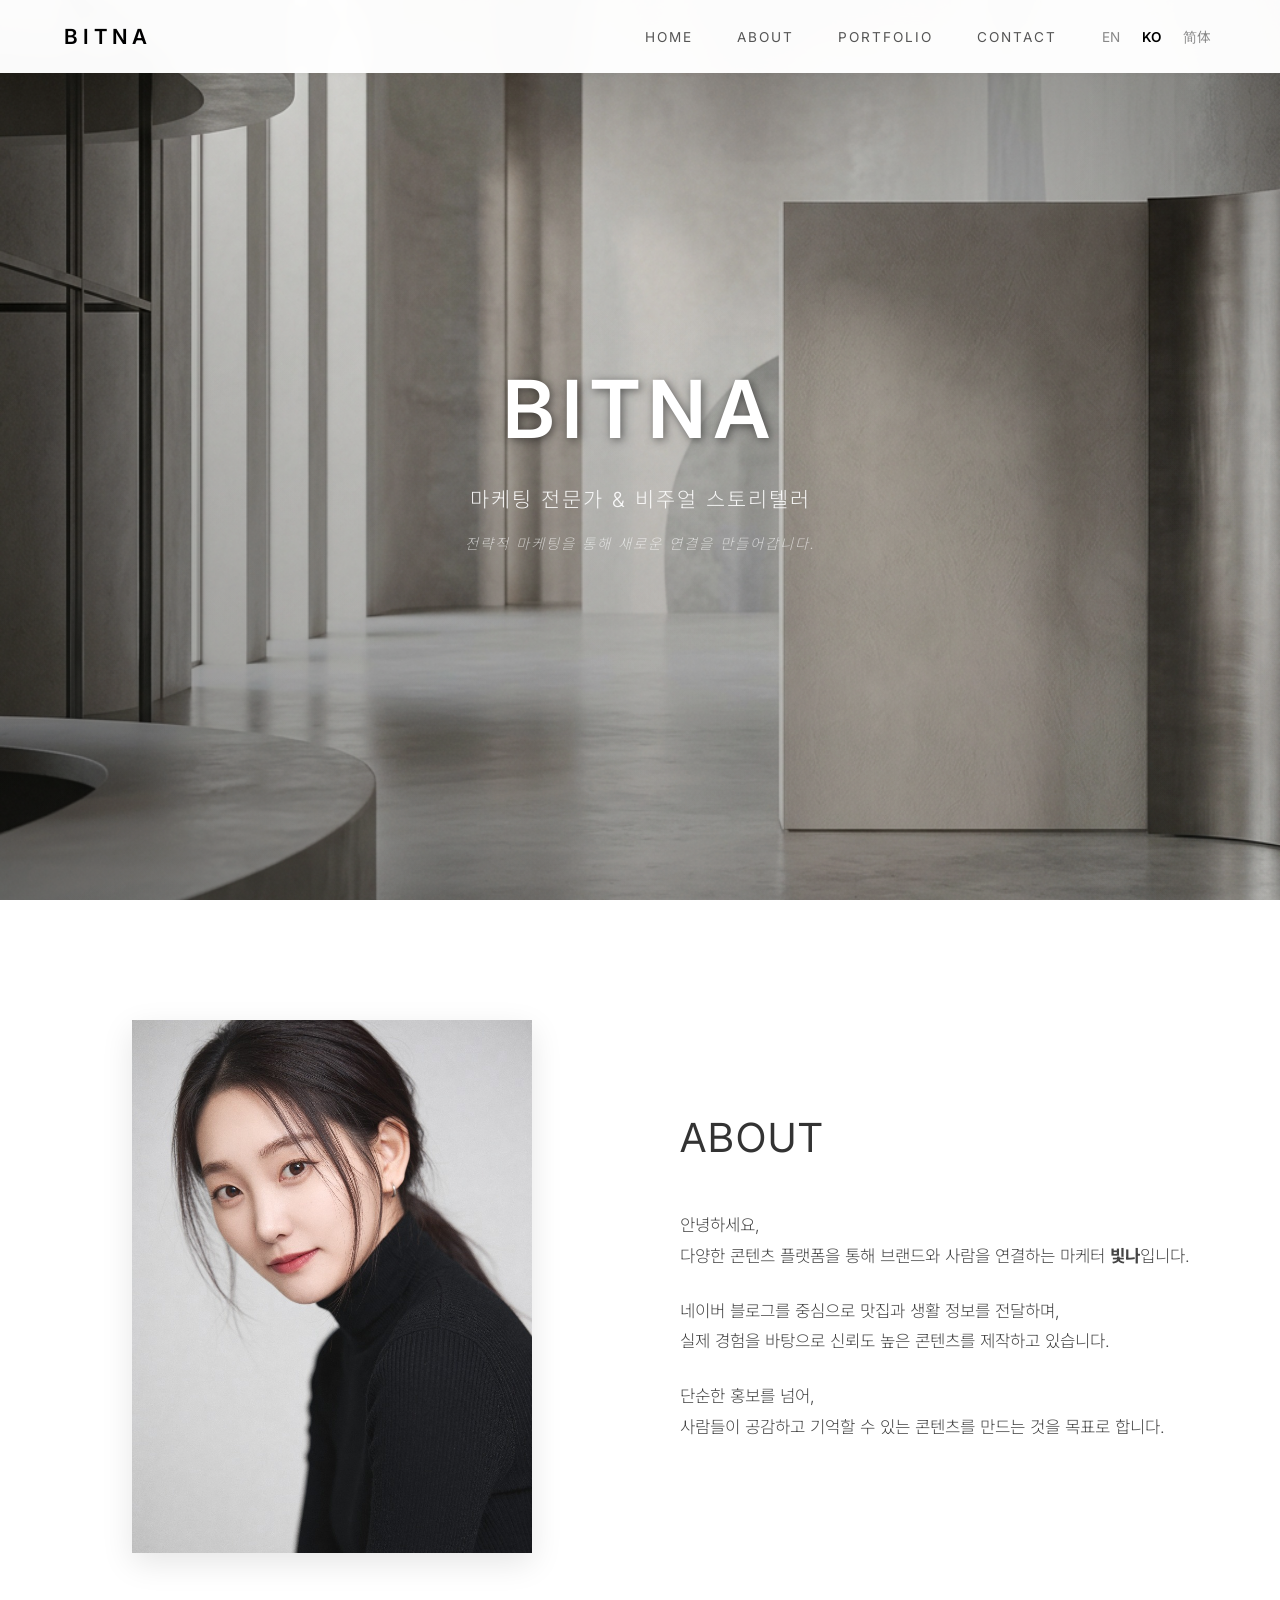
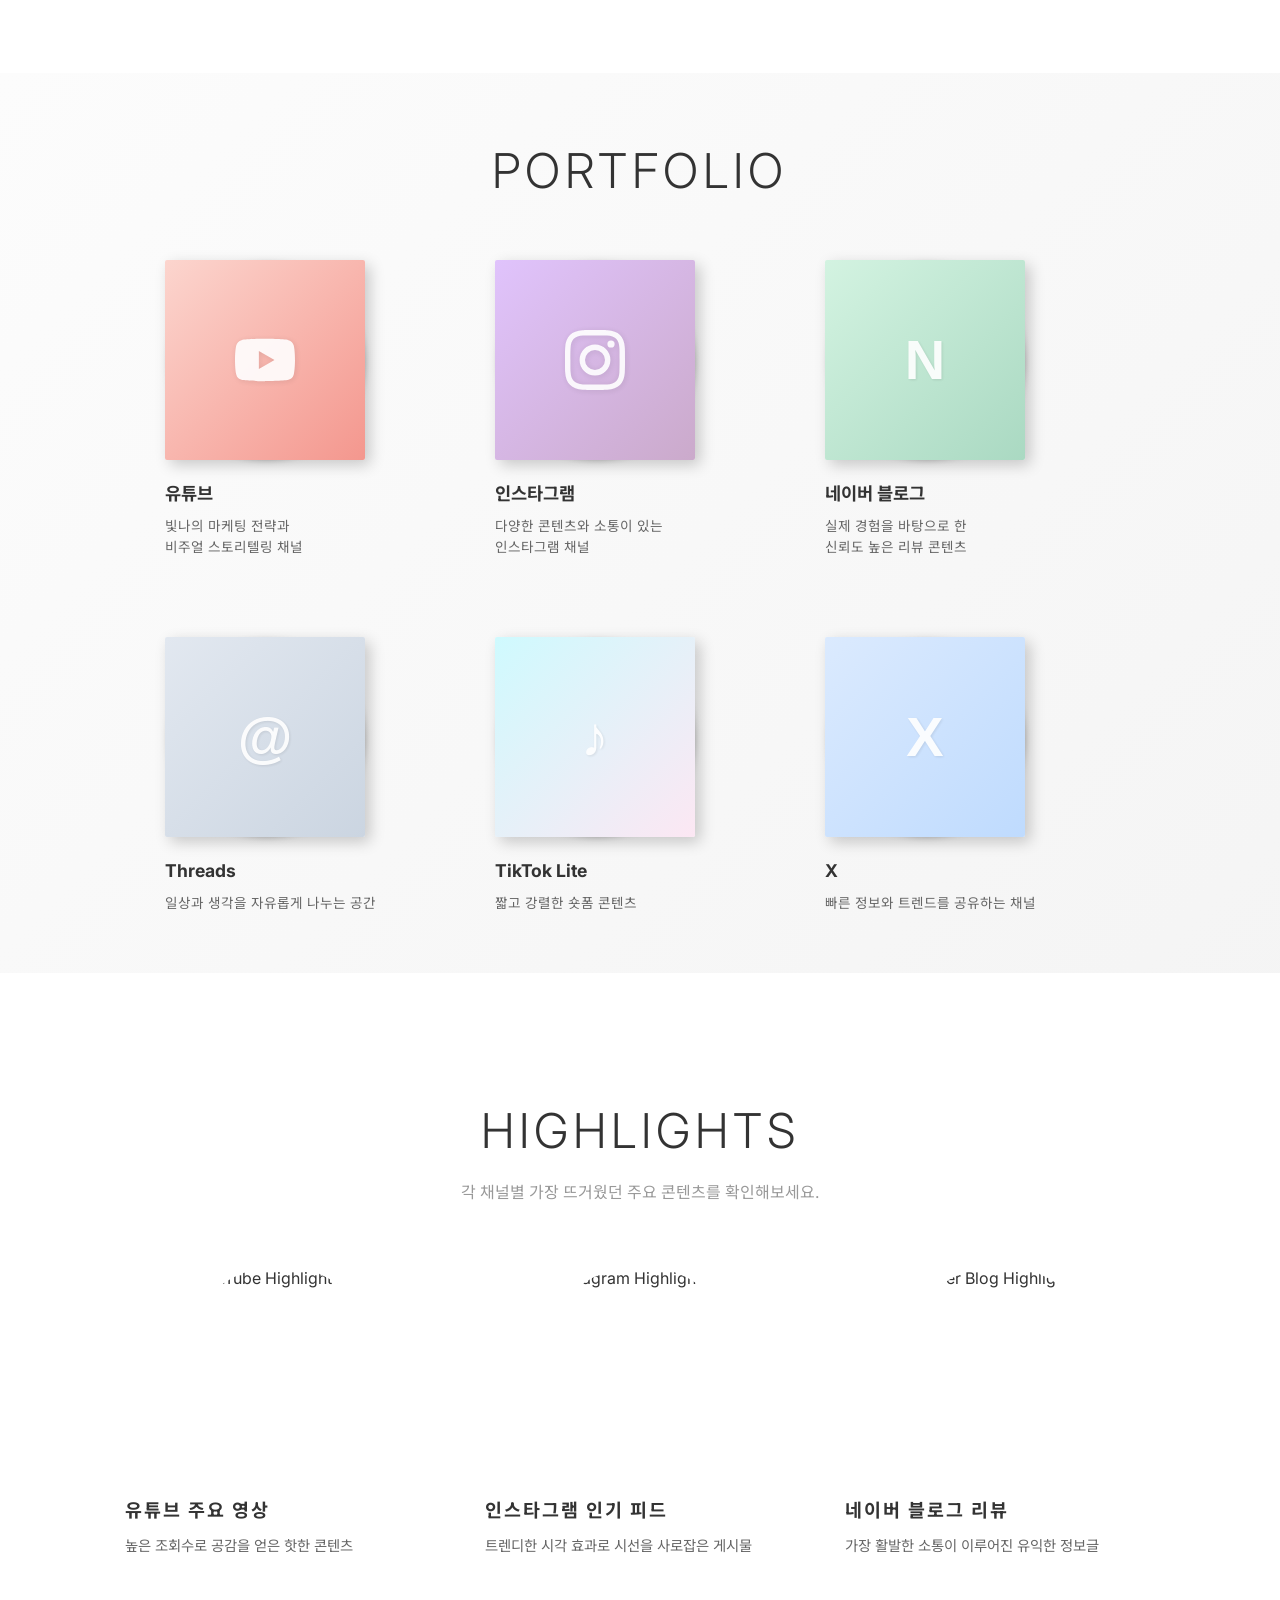
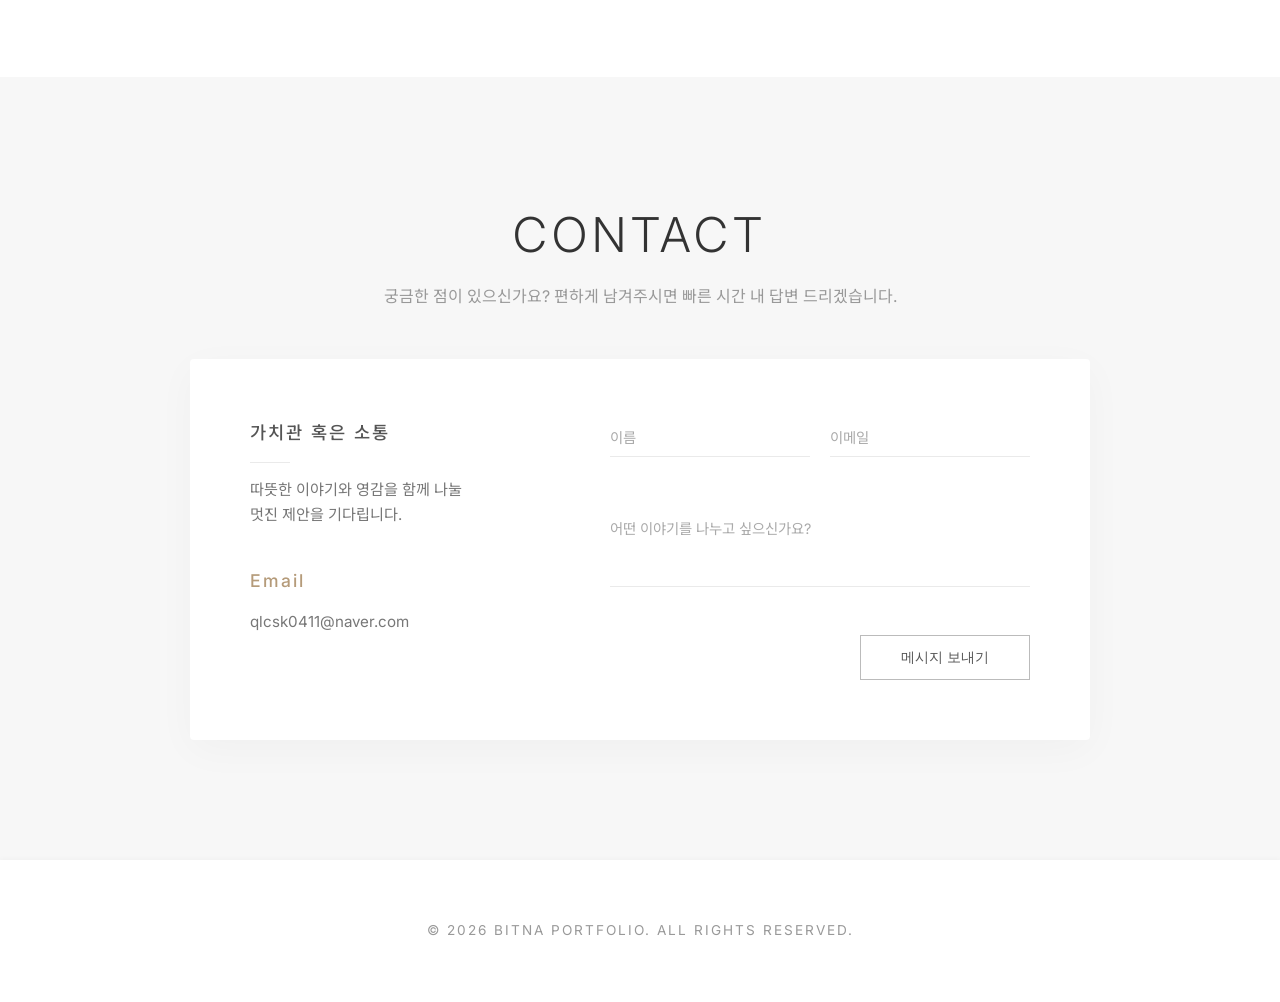
==== commit 81a3c1c0: "Add files via upload" ====
--- a/index.html
+++ b/index.html
@@ -93,7 +93,7 @@
                     </a>
 
                     <!-- Instagram Album -->
-                    <a href="https://www.instagram.com/sit.mode/" target="_blank" class="album-card">
+                    <a href="https://www.instagram.com/real_hoo_ki?igsh=eHY0OG1kbTg0ZnJ3&utm_source=qr" target="_blank" class="album-card">
                         <div class="album-art-container">
                             <div class="vinyl-record vinyl-ig">
                                 <div class="inner-label"></div>
@@ -124,6 +124,54 @@
                         <div class="album-info">
                             <h3 data-i18n="pf_naverblog">Naver Blog</h3>
                             <p data-i18n="pf_nb_desc">실제 경험을 바탕으로 한 신뢰도 높은 리뷰 콘텐츠</p>
+                        </div>
+                    </a>
+
+                    <!-- Threads Album -->
+                    <a href="https://www.threads.com/@real_hoo_ki?igshid=NTc4MTIwNjQ2YQ==" target="_blank" class="album-card">
+                        <div class="album-art-container">
+                            <div class="vinyl-record vinyl-threads">
+                                <div class="inner-label"></div>
+                            </div>
+                            <div class="album-cover cover-threads">
+                                <div class="naver-logo">@</div>
+                            </div>
+                        </div>
+                        <div class="album-info">
+                            <h3 data-i18n="pf_threads">Threads</h3>
+                            <p data-i18n="pf_threads_desc">일상과 생각을 자유롭게 나누는 공간</p>
+                        </div>
+                    </a>
+
+                    <!-- TikTok Lite Album -->
+                    <a href="https://www.tiktok.com/@real_hoo_ki?is_from_webapp=1&sender_device=pc" target="_blank" class="album-card">
+                        <div class="album-art-container">
+                            <div class="vinyl-record vinyl-tiktok">
+                                <div class="inner-label"></div>
+                            </div>
+                            <div class="album-cover cover-tiktok">
+                                <div class="naver-logo">♪</div>
+                            </div>
+                        </div>
+                        <div class="album-info">
+                            <h3 data-i18n="pf_tiktok">TikTok Lite</h3>
+                            <p data-i18n="pf_tiktok_desc">짧고 강렬한 숏폼 콘텐츠</p>
+                        </div>
+                    </a>
+
+                    <!-- X (Twitter) Album -->
+                    <a href="https://x.com/real_hoo_ki?s=11" target="_blank" class="album-card">
+                        <div class="album-art-container">
+                            <div class="vinyl-record vinyl-x">
+                                <div class="inner-label"></div>
+                            </div>
+                            <div class="album-cover cover-x">
+                                <div class="naver-logo">X</div>
+                            </div>
+                        </div>
+                        <div class="album-info">
+                            <h3 data-i18n="pf_x">X</h3>
+                            <p data-i18n="pf_x_desc">빠른 정보와 트렌드를 공유하는 채널</p>
                         </div>
                     </a>
                 </div>
@@ -143,7 +191,7 @@
                     <a href="https://youtube.com/shorts/z1hk8MqQsUs?si=_ZKS9kGboOKTjdYg" target="_blank"
                         class="work-card">
                         <div class="work-thumb thumb-yt" style="padding: 0; border: none; background: transparent;">
-                            <img src="assets/yt.jpg" alt="YouTube Highlight">
+                            <img src="assets/lp_yt.jpg" alt="YouTube Highlight LP">
                         </div>
                         <div class="work-info">
                             <h3 data-i18n="work_yt_title">유튜브 주요 영상</h3>
@@ -152,10 +200,10 @@
                     </a>
 
                     <!-- Instagram Highlight -->
-                    <a href="https://www.instagram.com/reel/DXLKYEzEjSn/?utm_source=ig_web_copy_link&igsh=MzRlODBiNWFlZA=="
+                    <a href="https://www.instagram.com/p/DXsnW4UFAoQ/?utm_source=ig_web_copy_link&igsh=MzRlODBiNWFlZA=="
                         target="_blank" class="work-card">
                         <div class="work-thumb thumb-ig" style="padding: 0; border: none; background: transparent;">
-                            <img src="assets/ig.jpg" alt="Instagram Highlight">
+                            <img src="assets/lp_ig.jpg" alt="Instagram Highlight LP">
                         </div>
                         <div class="work-info">
                             <h3 data-i18n="work_ig_title">인스타그램 인기 피드</h3>
@@ -166,13 +214,15 @@
                     <!-- Naver Blog Highlight -->
                     <a href="https://blog.naver.com/rof0411/224242482229" target="_blank" class="work-card">
                         <div class="work-thumb thumb-nb" style="padding: 0; border: none; background: transparent;">
-                            <img src="assets/nb.jpg" alt="Naver Blog Highlight">
+                            <img src="assets/lp_nb.jpg" alt="Naver Blog Highlight LP">
                         </div>
                         <div class="work-info">
                             <h3 data-i18n="work_nb_title">네이버 블로그 리뷰</h3>
                             <p data-i18n="work_nb_desc">가장 활발한 소통이 이루어진 유익한 정보글</p>
                         </div>
                     </a>
+
+
                 </div>
             </div>
         </section>
@@ -257,4 +307,4 @@
     </script>
 </body>
 
-</html>
+</html>
--- a/style.css
+++ b/style.css
@@ -298,6 +298,9 @@
     justify-content: center;
     gap: 80px;
     flex-wrap: wrap;
+    max-width: 1000px;
+    margin-left: auto;
+    margin-right: auto;
     margin-top: 40px;
     padding-right: 40px;
     /* Space for the sliding vinyl */
@@ -362,6 +365,18 @@
 
 .cover-nb {
     background: linear-gradient(135deg, #d3f3e1, #aad9c2);
+}
+
+.cover-threads {
+    background: linear-gradient(135deg, #e2e8f0, #cbd5e1);
+}
+
+.cover-tiktok {
+    background: linear-gradient(135deg, #cffafe, #fce7f3);
+}
+
+.cover-x {
+    background: linear-gradient(135deg, #dbeafe, #bfdbfe);
 }
 
 .vinyl-record {
@@ -395,6 +410,99 @@
     background-image: repeating-radial-gradient(#14241b, #14241b 4px, #1c3024 5px, #14241b 6px);
 }
 
+.vinyl-threads {
+    background-color: #1f2937;
+    background-image: repeating-radial-gradient(#1f2937, #1f2937 4px, #374151 5px, #1f2937 6px);
+}
+
+.vinyl-tiktok {
+    background-color: #111827;
+    background-image: repeating-radial-gradient(#111827, #111827 4px, #1f2937 5px, #111827 6px);
+}
+
+.vinyl-x {
+    background-color: #1e1b4b;
+    background-image: repeating-radial-gradient(#1e1b4b, #1e1b4b 4px, #312e81 5px, #1e1b4b 6px);
+}
+
+.cute-vinyl-yt {
+    background: repeating-conic-gradient(from 0deg, #fff7ed 0deg 15deg, #ffedd5 15deg 30deg);
+}
+
+.cute-vinyl-ig {
+    background-color: #faf5ff;
+    background-image: radial-gradient(#f3e8ff 3px, transparent 4px);
+    background-size: 15px 15px;
+}
+
+.cute-vinyl-nb {
+    background-color: #fefce8;
+    background-image:
+        linear-gradient(rgba(254, 240, 138, 0.3) 2px, transparent 2px),
+        linear-gradient(90deg, rgba(254, 240, 138, 0.3) 2px, transparent 2px);
+    background-size: 15px 15px;
+}
+
+.cute-vinyl-threads {
+    background-color: #f0f9ff;
+    background-image: repeating-radial-gradient(transparent, transparent 10px, #e0f2fe 10px, #e0f2fe 20px);
+}
+
+.cute-vinyl-tiktok {
+    background: repeating-linear-gradient(45deg, #fdf2f8, #fdf2f8 10px, #fce7f3 10px, #fce7f3 20px);
+}
+
+.cute-vinyl-x {
+    background-color: #f0fdf4;
+    background-image: radial-gradient(circle at 30% 30%, #dcfce7 10px, transparent 11px),
+                      radial-gradient(circle at 70% 60%, #dcfce7 15px, transparent 16px),
+                      radial-gradient(circle at 40% 80%, #dcfce7 8px, transparent 9px);
+}
+
+.cute-label {
+    width: 100px;
+    height: 100px;
+    background: rgba(255, 255, 255, 0.85);
+    border-radius: 50%;
+    border: 4px solid #fff;
+    display: flex;
+    align-items: center;
+    justify-content: center;
+    position: relative;
+    box-shadow: 0 4px 15px rgba(0,0,0,0.05);
+}
+
+.cute-label::after {
+    display: none;
+}
+
+.cute-label .label-text {
+    display: none;
+}
+
+.cute-label .label-icon {
+    font-size: 3rem;
+    font-weight: 900;
+    line-height: 1;
+    margin-bottom: 8px;
+    opacity: 0.9;
+}
+
+.cute-label .label-badge {
+    position: absolute;
+    bottom: -12px;
+    background: currentColor;
+    color: #fff;
+    font-size: 0.6rem;
+    font-weight: 800;
+    letter-spacing: 0.5px;
+    padding: 6px 14px;
+    border-radius: 20px;
+    white-space: nowrap;
+    border: 3px solid #fff;
+    box-shadow: 0 2px 5px rgba(0,0,0,0.1);
+}
+
 .inner-label {
     width: 60px;
     height: 60px;
@@ -483,7 +591,8 @@
     background: transparent;
 }
 
-.work-thumb img {
+.work-thumb img,
+.work-thumb .lp-disc {
     width: 200px;
     height: 200px;
     object-fit: cover;
@@ -491,7 +600,18 @@
     transition: transform 0.3s ease;
 }
 
-.work-card:hover .work-thumb img {
+.work-thumb .lp-disc {
+    display: flex;
+    align-items: center;
+    justify-content: center;
+    position: relative;
+    box-shadow: 0 4px 15px rgba(0, 0, 0, 0.03);
+    border: 12px solid #f9f9f9;
+    box-sizing: border-box;
+}
+
+.work-card:hover .work-thumb img,
+.work-card:hover .work-thumb .lp-disc {
     animation: spinVinyl 3s linear infinite;
 }
 
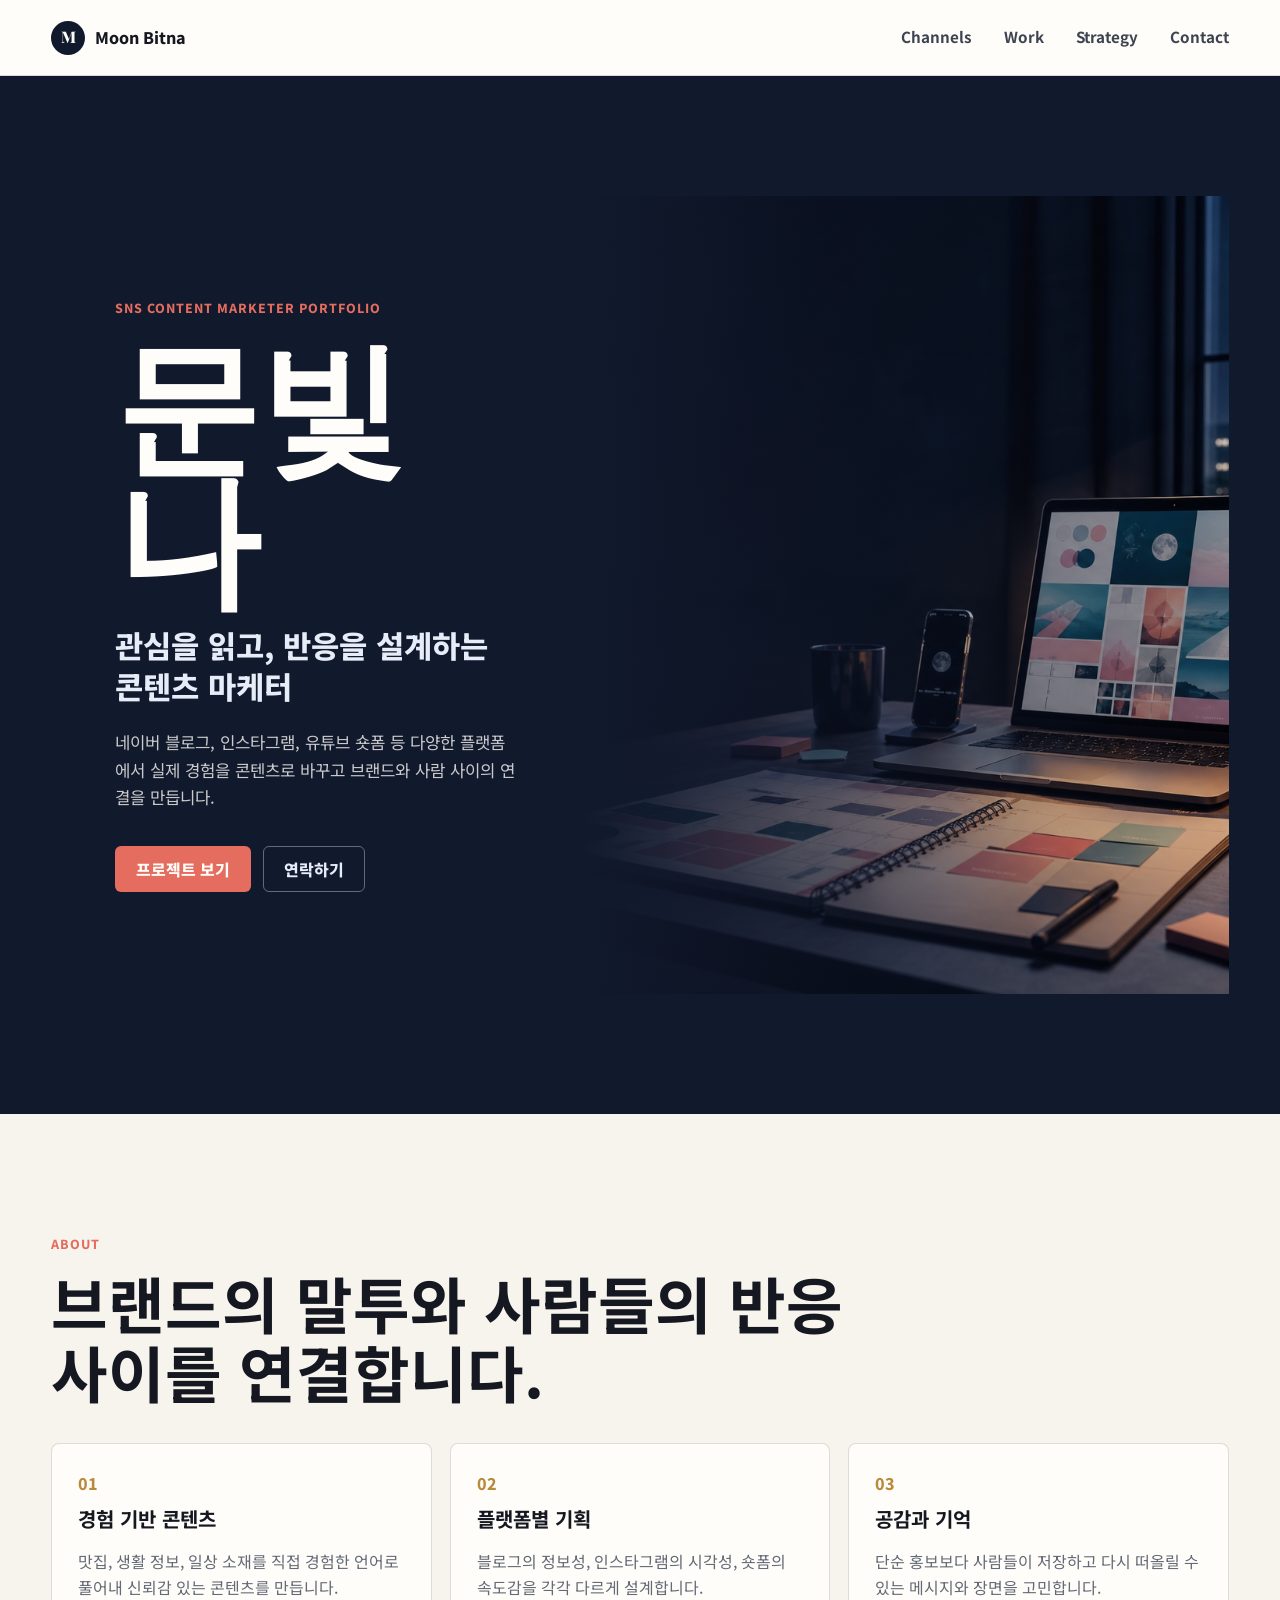
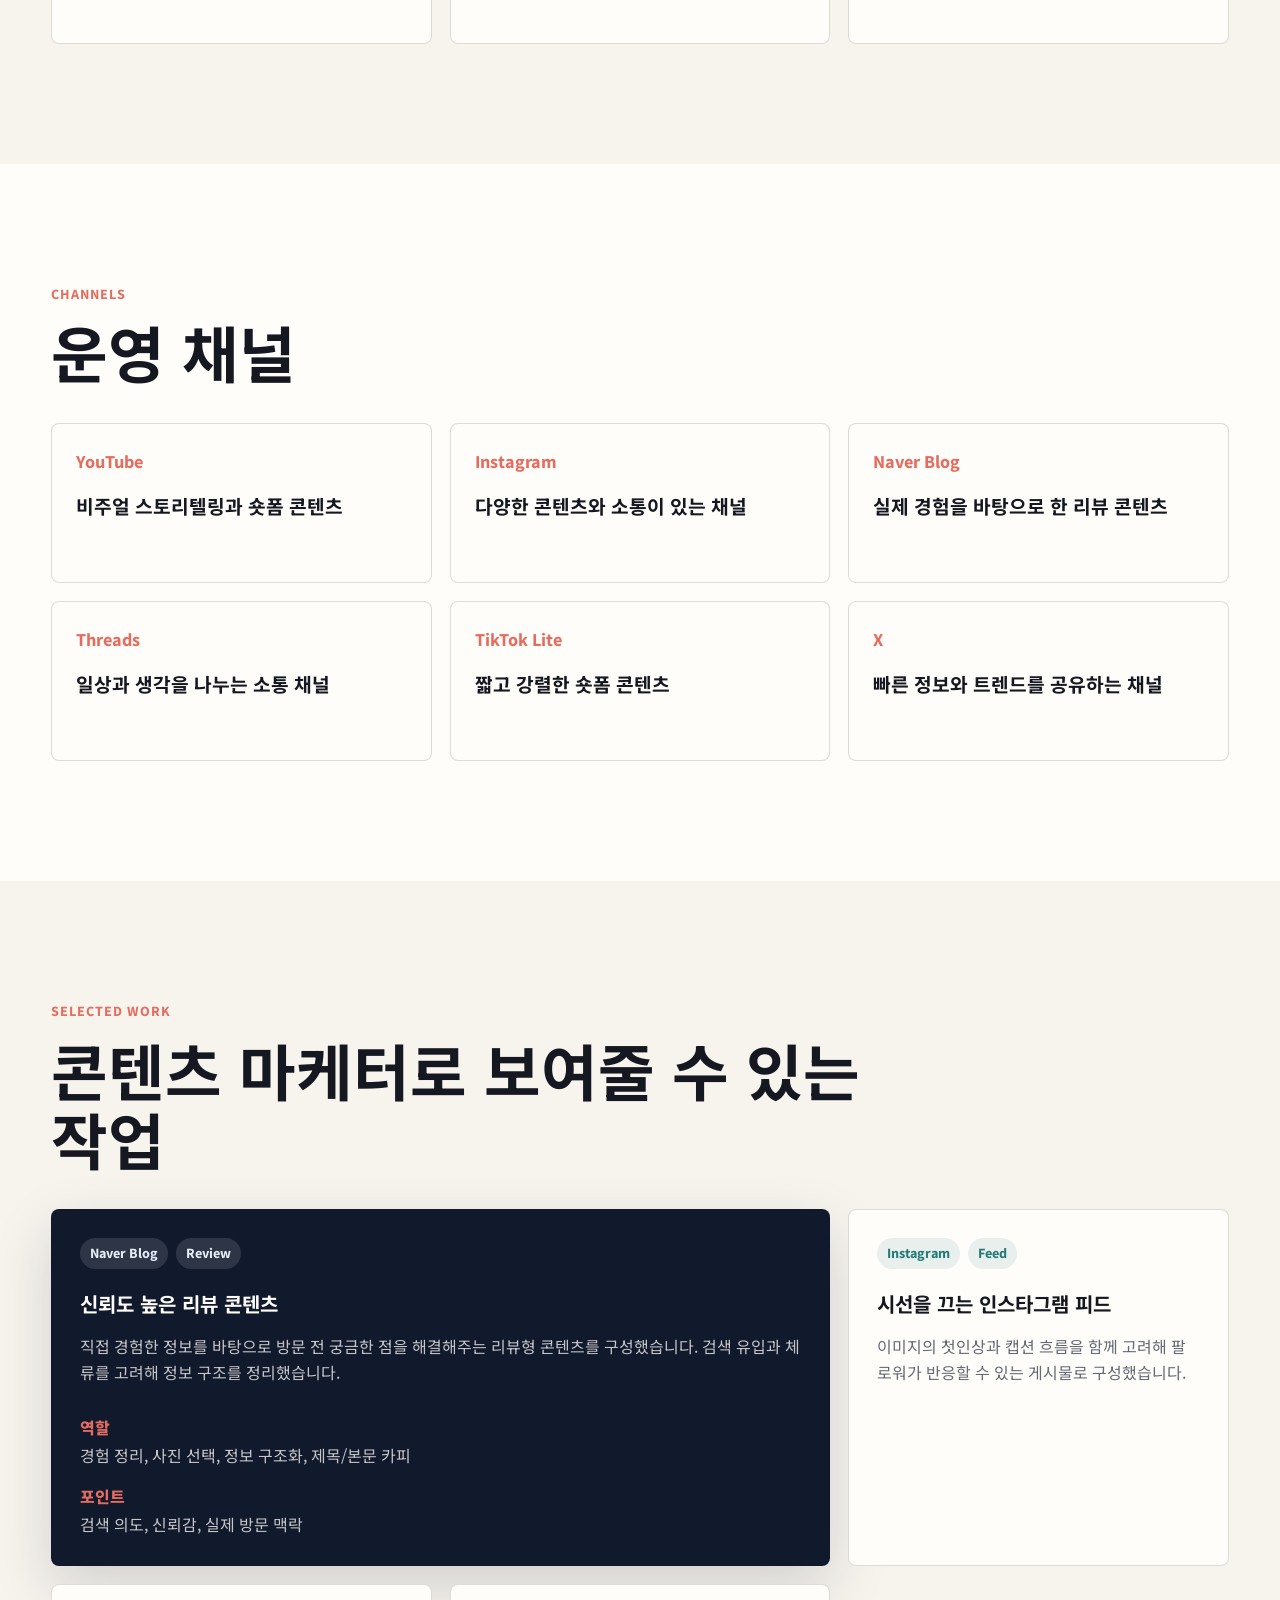
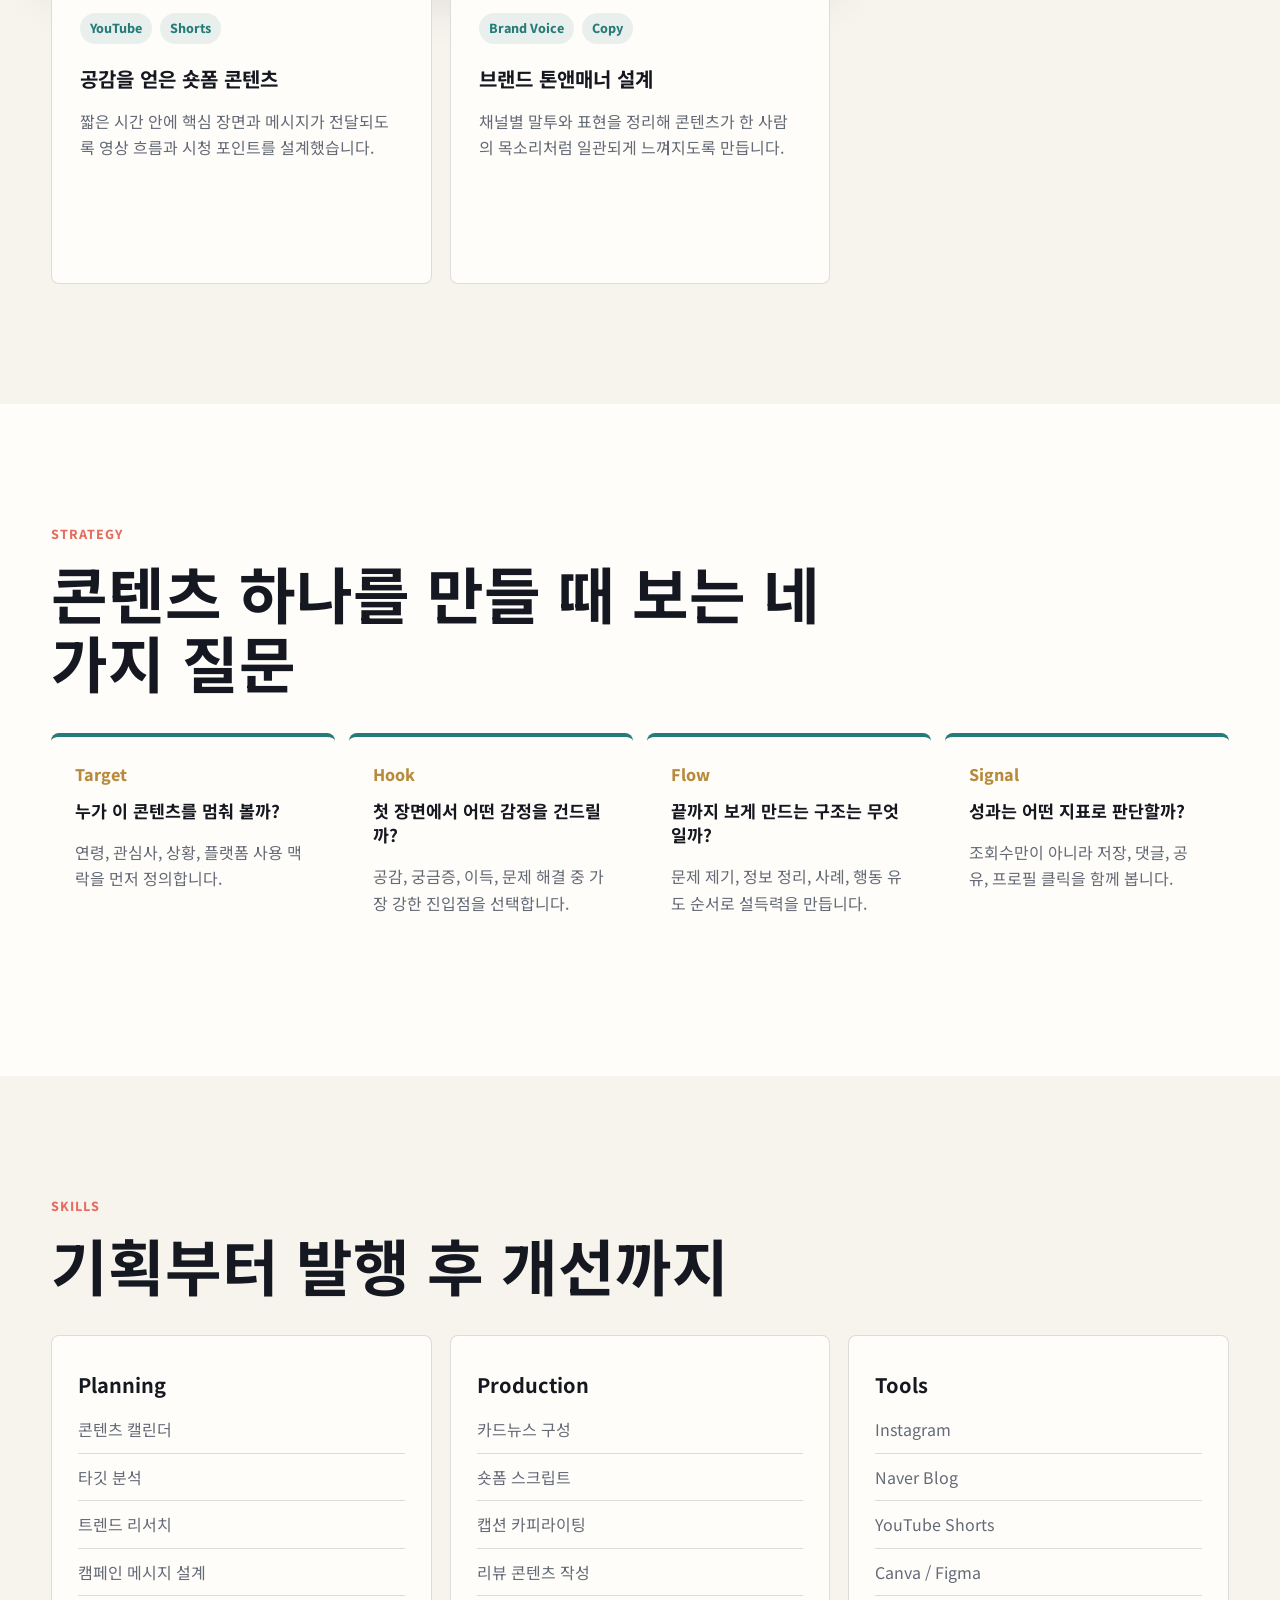
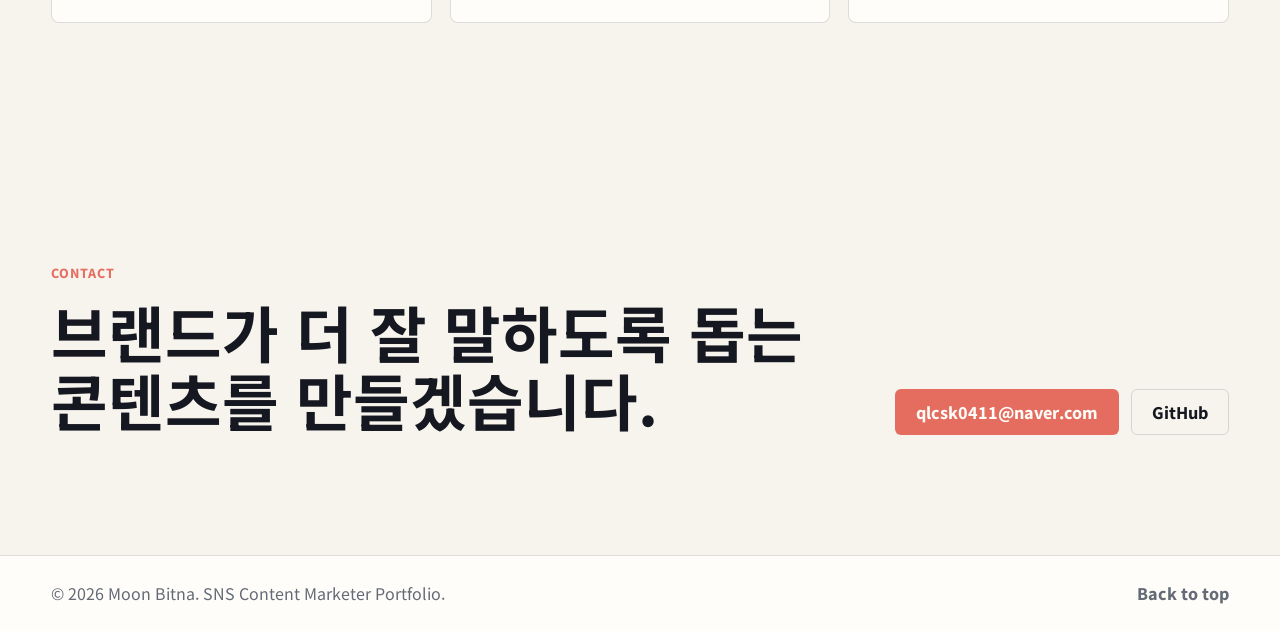
==== commit bac38931: "Renew portfolio site" ====
--- a/index.html
+++ b/index.html
@@ -1,310 +1,254 @@
-<!DOCTYPE html>
+<!doctype html>
 <html lang="ko">
-
-<head>
-    <meta charset="UTF-8">
-    <meta name="viewport" content="width=device-width, initial-scale=1.0">
-    <title>BITNA Portfolio</title>
-    <meta name="description" content="빛나(Bitna)의 마케팅 포트폴리오 웹사이트입니다.">
-    <link rel="stylesheet" href="style.css">
-    <link rel="preconnect" href="https://fonts.googleapis.com">
-    <link rel="preconnect" href="https://fonts.gstatic.com" crossorigin>
+  <head>
+    <meta charset="UTF-8" />
+    <meta name="viewport" content="width=device-width, initial-scale=1.0" />
+    <meta
+      name="description"
+      content="SNS 콘텐츠 마케터 문빛나의 포트폴리오. 콘텐츠 기획, 카드뉴스, 숏폼, 브랜드 톤앤매너, 성과 분석 프로젝트를 소개합니다."
+    />
+    <title>문빛나 | SNS 콘텐츠 마케터 포트폴리오</title>
+    <link rel="preconnect" href="https://fonts.googleapis.com" />
+    <link rel="preconnect" href="https://fonts.gstatic.com" crossorigin />
     <link
-        href="https://fonts.googleapis.com/css2?family=Inter:wght@300;400;600&family=Noto+Sans+KR:wght@300;400;700&display=swap"
-        rel="stylesheet">
-</head>
-
-<body>
-
-    <!-- Top Navigation -->
-    <header class="navbar">
-        <div class="logo">
-            <a href="#home">BITNA</a>
-        </div>
-        <div class="right-menu">
-            <nav class="nav-links">
-                <a href="#home" data-i18n="nav_home">HOME</a>
-                <a href="#about" data-i18n="nav_about">ABOUT</a>
-                <a href="#portfolio" data-i18n="nav_portfolio">PORTFOLIO</a>
-                <a href="#contact" data-i18n="nav_contact">CONTACT</a>
-            </nav>
-            <div class="lang-switcher">
-                <button class="lang-btn" data-lang="en">EN</button>
-                <button class="lang-btn active" data-lang="ko">KO</button>
-                <button class="lang-btn" data-lang="zh">简体</button>
-            </div>
-        </div>
+      href="https://fonts.googleapis.com/css2?family=Noto+Sans+KR:wght@400;500;700;800&family=Playfair+Display:wght@700&display=swap"
+      rel="stylesheet"
+    />
+    <link rel="stylesheet" href="style.css" />
+  </head>
+  <body>
+    <header class="site-header">
+      <a class="brand" href="#top" aria-label="문빛나 포트폴리오 홈">
+        <span class="brand-mark">M</span>
+        <span>Moon Bitna</span>
+      </a>
+      <nav class="nav" aria-label="주요 메뉴">
+        <a href="#channels">Channels</a>
+        <a href="#work">Work</a>
+        <a href="#strategy">Strategy</a>
+        <a href="#contact">Contact</a>
+      </nav>
     </header>
 
-    <main>
-        <!-- Home Section with Parallax -->
-        <section id="home" class="parallax-section section-home">
-            <div class="overlay"></div>
-            <div class="content fade-in">
-                <h1>BITNA</h1>
-                <p data-i18n="home_role">Marketing Expert & Visual Storyteller</p>
-                <p class="subtitle" data-i18n="home_subtitle">Inspiring connections through strategic marketing.</p>
-            </div>
-        </section>
-
-        <!-- About Section -->
-        <section id="about" class="content-section">
-            <div class="container">
-                <div class="about-grid fade-in">
-                    <div class="profile-placeholder">
-                        <img src="assets/profile.jpg" alt="빛나 프로필 사진" class="profile-img">
-                    </div>
-                    <div class="about-text">
-                        <h2 data-i18n="about_title">About</h2>
-                        <p data-i18n="about_p1">안녕하세요,<br>다양한 콘텐츠 플랫폼을 통해 브랜드와 사람을 연결하는 마케터 <strong>빛나</strong>입니다.</p>
-                        <p data-i18n="about_p2">네이버 블로그를 중심으로 맛집과 생활 정보를 전달하며,<br>실제 경험을 바탕으로 신뢰도 높은 콘텐츠를 제작하고 있습니다.</p>
-
-
-                        <p data-i18n="about_p4">단순한 홍보를 넘어,<br>사람들이 공감하고 기억할 수 있는 콘텐츠를 만드는 것을 목표로 합니다.</p>
-                    </div>
-                </div>
-            </div>
-        </section>
-
-        <!-- Portfolio Section with Parallax -->
-        <section id="portfolio" class="parallax-section section-portfolio">
-            <div class="overlay"></div>
-            <div class="content fade-in">
-                <h2 data-i18n="portfolio_title">PORTFOLIO</h2>
-                <div class="album-gallery">
-                    <!-- YouTube Album -->
-                    <a href="https://youtube.com/channel/UCWoeEIxSUqy7-MSb45lcRIA?si=bQdAQ1sCOxC59BZl" target="_blank"
-                        class="album-card">
-                        <div class="album-art-container">
-                            <div class="vinyl-record vinyl-yt">
-                                <div class="inner-label"></div>
-                            </div>
-                            <div class="album-cover cover-yt">
-                                <svg class="brand-logo" viewBox="0 0 24 24" fill="#ffffff" width="60" height="60">
-                                    <path
-                                        d="M23.498 6.186a3.016 3.016 0 0 0-2.122-2.136C19.505 3.545 12 3.545 12 3.545s-7.505 0-9.377.505A3.017 3.017 0 0 0 .502 6.186C0 8.07 0 12 0 12s0 3.93.502 5.814a3.016 3.016 0 0 0 2.122 2.136c1.871.505 9.376.505 9.376.505s7.505 0 9.377-.505a3.015 3.015 0 0 0 2.122-2.136C24 15.93 24 12 24 12s0-3.93-.502-5.814zM9.545 15.568V8.432L15.818 12l-6.273 3.568z" />
-                                </svg>
-                            </div>
-                        </div>
-                        <div class="album-info">
-                            <h3 data-i18n="pf_youtube">YouTube</h3>
-                            <p data-i18n="pf_yt_desc">빛나의 마케팅 전략과 비주얼 스토리텔링 채널</p>
-                        </div>
-                    </a>
-
-                    <!-- Instagram Album -->
-                    <a href="https://www.instagram.com/real_hoo_ki?igsh=eHY0OG1kbTg0ZnJ3&utm_source=qr" target="_blank" class="album-card">
-                        <div class="album-art-container">
-                            <div class="vinyl-record vinyl-ig">
-                                <div class="inner-label"></div>
-                            </div>
-                            <div class="album-cover cover-ig">
-                                <svg class="brand-logo" viewBox="0 0 24 24" fill="#ffffff" width="60" height="60">
-                                    <path
-                                        d="M12 2.163c3.204 0 3.584.012 4.85.07 3.252.148 4.771 1.691 4.919 4.919.058 1.265.069 1.645.069 4.849 0 3.205-.012 3.584-.069 4.849-.149 3.225-1.664 4.771-4.919 4.919-1.266.058-1.644.07-4.85.07-3.204 0-3.584-.012-4.849-.07-3.26-.149-4.771-1.699-4.919-4.92-.058-1.265-.07-1.644-.07-4.849 0-3.204.013-3.583.07-4.849.149-3.227 1.664-4.771 4.919-4.919 1.266-.057 1.645-.069 4.849-.069zM12 0C8.741 0 8.333.014 7.053.072 2.695.272.273 2.69.073 7.052.014 8.333 0 8.741 0 12c0 3.259.014 3.668.072 4.948.2 4.358 2.618 6.78 6.98 6.98C8.333 23.986 8.741 24 12 24c3.259 0 3.668-.014 4.948-.072 4.354-.2 6.782-2.618 6.979-6.98.059-1.28.073-1.689.073-4.948 0-3.259-.014-3.667-.072-4.947-.196-4.354-2.617-6.78-6.979-6.98C15.668.014 15.259 0 12 0zm0 5.838a6.162 6.162 0 1 0 0 12.324 6.162 6.162 0 0 0 0-12.324zM12 16a4 4 0 1 1 0-8 4 4 0 0 1 0 8zm6.406-11.845a1.44 1.44 0 1 0 0 2.881 1.44 1.44 0 0 0 0-2.881z" />
-                                </svg>
-                            </div>
-                        </div>
-                        <div class="album-info">
-                            <h3 data-i18n="pf_instagram">Instagram</h3>
-                            <p data-i18n="pf_ig_desc">다양한 콘텐츠와 소통이 있는 인스타그램 채널</p>
-                        </div>
-                    </a>
-
-                    <!-- Naver Blog Album -->
-                    <a href="https://blog.naver.com/rof0411" target="_blank" class="album-card">
-                        <div class="album-art-container">
-                            <div class="vinyl-record vinyl-nb">
-                                <div class="inner-label"></div>
-                            </div>
-                            <div class="album-cover cover-nb">
-                                <div class="naver-logo">N</div>
-                            </div>
-                        </div>
-                        <div class="album-info">
-                            <h3 data-i18n="pf_naverblog">Naver Blog</h3>
-                            <p data-i18n="pf_nb_desc">실제 경험을 바탕으로 한 신뢰도 높은 리뷰 콘텐츠</p>
-                        </div>
-                    </a>
-
-                    <!-- Threads Album -->
-                    <a href="https://www.threads.com/@real_hoo_ki?igshid=NTc4MTIwNjQ2YQ==" target="_blank" class="album-card">
-                        <div class="album-art-container">
-                            <div class="vinyl-record vinyl-threads">
-                                <div class="inner-label"></div>
-                            </div>
-                            <div class="album-cover cover-threads">
-                                <div class="naver-logo">@</div>
-                            </div>
-                        </div>
-                        <div class="album-info">
-                            <h3 data-i18n="pf_threads">Threads</h3>
-                            <p data-i18n="pf_threads_desc">일상과 생각을 자유롭게 나누는 공간</p>
-                        </div>
-                    </a>
-
-                    <!-- TikTok Lite Album -->
-                    <a href="https://www.tiktok.com/@real_hoo_ki?is_from_webapp=1&sender_device=pc" target="_blank" class="album-card">
-                        <div class="album-art-container">
-                            <div class="vinyl-record vinyl-tiktok">
-                                <div class="inner-label"></div>
-                            </div>
-                            <div class="album-cover cover-tiktok">
-                                <div class="naver-logo">♪</div>
-                            </div>
-                        </div>
-                        <div class="album-info">
-                            <h3 data-i18n="pf_tiktok">TikTok Lite</h3>
-                            <p data-i18n="pf_tiktok_desc">짧고 강렬한 숏폼 콘텐츠</p>
-                        </div>
-                    </a>
-
-                    <!-- X (Twitter) Album -->
-                    <a href="https://x.com/real_hoo_ki?s=11" target="_blank" class="album-card">
-                        <div class="album-art-container">
-                            <div class="vinyl-record vinyl-x">
-                                <div class="inner-label"></div>
-                            </div>
-                            <div class="album-cover cover-x">
-                                <div class="naver-logo">X</div>
-                            </div>
-                        </div>
-                        <div class="album-info">
-                            <h3 data-i18n="pf_x">X</h3>
-                            <p data-i18n="pf_x_desc">빠른 정보와 트렌드를 공유하는 채널</p>
-                        </div>
-                    </a>
-                </div>
-            </div>
-        </section>
-
-        <!-- Highlights Section -->
-        <section id="highlights" class="content-section" style="background:#fff;">
-            <div class="container fade-in">
-                <div class="contact-header text-center">
-                    <h2 data-i18n="works_title">HIGHLIGHTS</h2>
-                    <p data-i18n="works_subdesc">각 채널별 가장 뜨거웠던 주요 콘텐츠를 확인해보세요.</p>
-                </div>
-
-                <div class="works-grid">
-                    <!-- YouTube Highlight -->
-                    <a href="https://youtube.com/shorts/z1hk8MqQsUs?si=_ZKS9kGboOKTjdYg" target="_blank"
-                        class="work-card">
-                        <div class="work-thumb thumb-yt" style="padding: 0; border: none; background: transparent;">
-                            <img src="assets/lp_yt.jpg" alt="YouTube Highlight LP">
-                        </div>
-                        <div class="work-info">
-                            <h3 data-i18n="work_yt_title">유튜브 주요 영상</h3>
-                            <p data-i18n="work_yt_desc">높은 조회수로 공감을 얻은 핫한 콘텐츠</p>
-                        </div>
-                    </a>
-
-                    <!-- Instagram Highlight -->
-                    <a href="https://www.instagram.com/p/DXsnW4UFAoQ/?utm_source=ig_web_copy_link&igsh=MzRlODBiNWFlZA=="
-                        target="_blank" class="work-card">
-                        <div class="work-thumb thumb-ig" style="padding: 0; border: none; background: transparent;">
-                            <img src="assets/lp_ig.jpg" alt="Instagram Highlight LP">
-                        </div>
-                        <div class="work-info">
-                            <h3 data-i18n="work_ig_title">인스타그램 인기 피드</h3>
-                            <p data-i18n="work_ig_desc">트렌디한 시각 효과로 시선을 사로잡은 게시물</p>
-                        </div>
-                    </a>
-
-                    <!-- Naver Blog Highlight -->
-                    <a href="https://blog.naver.com/rof0411/224242482229" target="_blank" class="work-card">
-                        <div class="work-thumb thumb-nb" style="padding: 0; border: none; background: transparent;">
-                            <img src="assets/lp_nb.jpg" alt="Naver Blog Highlight LP">
-                        </div>
-                        <div class="work-info">
-                            <h3 data-i18n="work_nb_title">네이버 블로그 리뷰</h3>
-                            <p data-i18n="work_nb_desc">가장 활발한 소통이 이루어진 유익한 정보글</p>
-                        </div>
-                    </a>
-
-
-                </div>
-            </div>
-        </section>
-
-        <!-- Contact Section -->
-        <section id="contact" class="content-section grey-bg">
-            <div class="container fade-in">
-                <div class="contact-header text-center">
-                    <h2 data-i18n="contact_title">Contact</h2>
-                    <p data-i18n="contact_subdesc">궁금한 점이 있으신가요? 편하게 남겨주시면 빠른 시간 내 답변 드리겠습니다.</p>
-                </div>
-
-                <div class="contact-card">
-                    <div class="contact-left">
-                        <div class="contact-info-block">
-                            <h3 data-i18n="contact_value_title">가치관 혹은 소통</h3>
-                            <hr class="contact-divider">
-                            <p data-i18n="contact_value_desc">따뜻한 이야기와 영감을 함께 나눌 <br>멋진 제안을 기다립니다.</p>
-                        </div>
-                        <div class="contact-info-block mt-4">
-                            <h3 class="gold-text">Email</h3>
-                            <p>qlcsk0411@naver.com</p>
-                        </div>
-                    </div>
-                    <div class="contact-right">
-                        <form class="contact-form" action="mailto:qlcsk0411@naver.com" method="post"
-                            enctype="text/plain">
-                            <div class="form-row">
-                                <div class="form-group">
-                                    <input type="text" id="name" name="name" placeholder="이름" required
-                                        data-i18n-placeholder="contact_name_ph">
-                                </div>
-                                <div class="form-group">
-                                    <input type="email" id="email" name="email" placeholder="이메일" required
-                                        data-i18n-placeholder="contact_email_ph">
-                                </div>
-                            </div>
-                            <div class="form-group mt-3">
-                                <textarea id="message" name="message" placeholder="어떤 이야기를 나누고 싶으신가요?" required
-                                    data-i18n-placeholder="contact_message_ph"></textarea>
-                            </div>
-                            <button type="submit" class="submit-btn" data-i18n="contact_line_submit">메시지 보내기</button>
-                        </form>
-                    </div>
-                </div>
-            </div>
-        </section>
+    <main id="top">
+      <section class="hero" aria-labelledby="hero-title">
+        <div class="hero-copy">
+          <p class="eyebrow">SNS Content Marketer Portfolio</p>
+          <h1 id="hero-title">문빛나</h1>
+          <p class="hero-subtitle">관심을 읽고, 반응을 설계하는 콘텐츠 마케터</p>
+          <p class="hero-description">
+            네이버 블로그, 인스타그램, 유튜브 숏폼 등 다양한 플랫폼에서 실제 경험을
+            콘텐츠로 바꾸고 브랜드와 사람 사이의 연결을 만듭니다.
+          </p>
+          <div class="hero-actions">
+            <a class="button primary" href="#work">프로젝트 보기</a>
+            <a class="button secondary" href="#contact">연락하기</a>
+          </div>
+        </div>
+        <div class="hero-visual" aria-label="문빛나 포트폴리오 히어로 이미지">
+          <img
+            src="assets/hero-moonlight-workspace.png"
+            alt="달빛이 비치는 콘텐츠 마케팅 작업 공간"
+          />
+        </div>
+      </section>
+
+      <section class="intro section-band" aria-labelledby="intro-title">
+        <div class="section-heading">
+          <p class="eyebrow">About</p>
+          <h2 id="intro-title">브랜드의 말투와 사람들의 반응 사이를 연결합니다.</h2>
+        </div>
+        <div class="intro-grid">
+          <article>
+            <span class="number">01</span>
+            <h3>경험 기반 콘텐츠</h3>
+            <p>맛집, 생활 정보, 일상 소재를 직접 경험한 언어로 풀어내 신뢰감 있는 콘텐츠를 만듭니다.</p>
+          </article>
+          <article>
+            <span class="number">02</span>
+            <h3>플랫폼별 기획</h3>
+            <p>블로그의 정보성, 인스타그램의 시각성, 숏폼의 속도감을 각각 다르게 설계합니다.</p>
+          </article>
+          <article>
+            <span class="number">03</span>
+            <h3>공감과 기억</h3>
+            <p>단순 홍보보다 사람들이 저장하고 다시 떠올릴 수 있는 메시지와 장면을 고민합니다.</p>
+          </article>
+        </div>
+      </section>
+
+      <section class="channels" id="channels" aria-labelledby="channels-title">
+        <div class="section-heading">
+          <p class="eyebrow">Channels</p>
+          <h2 id="channels-title">운영 채널</h2>
+        </div>
+        <div class="channel-grid">
+          <a class="channel-card" href="https://youtube.com/channel/UCWoeEIxSUqy7-MSb45lcRIA?si=bQdAQ1sCOxC59BZl" target="_blank" rel="noreferrer">
+            <span>YouTube</span>
+            <strong>비주얼 스토리텔링과 숏폼 콘텐츠</strong>
+          </a>
+          <a class="channel-card" href="https://www.instagram.com/real_hoo_ki?igsh=eHY0OG1kbTg0ZnJ3&utm_source=qr" target="_blank" rel="noreferrer">
+            <span>Instagram</span>
+            <strong>다양한 콘텐츠와 소통이 있는 채널</strong>
+          </a>
+          <a class="channel-card" href="https://blog.naver.com/rof0411" target="_blank" rel="noreferrer">
+            <span>Naver Blog</span>
+            <strong>실제 경험을 바탕으로 한 리뷰 콘텐츠</strong>
+          </a>
+          <a class="channel-card" href="https://www.threads.com/@real_hoo_ki?igshid=NTc4MTIwNjQ2YQ==" target="_blank" rel="noreferrer">
+            <span>Threads</span>
+            <strong>일상과 생각을 나누는 소통 채널</strong>
+          </a>
+          <a class="channel-card" href="https://www.tiktok.com/@real_hoo_ki?is_from_webapp=1&sender_device=pc" target="_blank" rel="noreferrer">
+            <span>TikTok Lite</span>
+            <strong>짧고 강렬한 숏폼 콘텐츠</strong>
+          </a>
+          <a class="channel-card" href="https://x.com/real_hoo_ki?s=11" target="_blank" rel="noreferrer">
+            <span>X</span>
+            <strong>빠른 정보와 트렌드를 공유하는 채널</strong>
+          </a>
+        </div>
+      </section>
+
+      <section class="work section-band" id="work" aria-labelledby="work-title">
+        <div class="section-heading">
+          <p class="eyebrow">Selected Work</p>
+          <h2 id="work-title">콘텐츠 마케터로 보여줄 수 있는 작업</h2>
+        </div>
+        <div class="project-grid">
+          <a class="project-card featured" href="https://blog.naver.com/rof0411/224242482229" target="_blank" rel="noreferrer">
+            <div class="project-meta">
+              <span>Naver Blog</span>
+              <span>Review</span>
+            </div>
+            <h3>신뢰도 높은 리뷰 콘텐츠</h3>
+            <p>
+              직접 경험한 정보를 바탕으로 방문 전 궁금한 점을 해결해주는 리뷰형 콘텐츠를
+              구성했습니다. 검색 유입과 체류를 고려해 정보 구조를 정리했습니다.
+            </p>
+            <dl>
+              <div>
+                <dt>역할</dt>
+                <dd>경험 정리, 사진 선택, 정보 구조화, 제목/본문 카피</dd>
+              </div>
+              <div>
+                <dt>포인트</dt>
+                <dd>검색 의도, 신뢰감, 실제 방문 맥락</dd>
+              </div>
+            </dl>
+          </a>
+
+          <a class="project-card" href="https://www.instagram.com/p/DXsnW4UFAoQ/?utm_source=ig_web_copy_link&igsh=MzRlODBiNWFlZA==" target="_blank" rel="noreferrer">
+            <div class="project-meta">
+              <span>Instagram</span>
+              <span>Feed</span>
+            </div>
+            <h3>시선을 끄는 인스타그램 피드</h3>
+            <p>이미지의 첫인상과 캡션 흐름을 함께 고려해 팔로워가 반응할 수 있는 게시물로 구성했습니다.</p>
+          </a>
+
+          <a class="project-card" href="https://youtube.com/shorts/z1hk8MqQsUs?si=_ZKS9kGboOKTjdYg" target="_blank" rel="noreferrer">
+            <div class="project-meta">
+              <span>YouTube</span>
+              <span>Shorts</span>
+            </div>
+            <h3>공감을 얻은 숏폼 콘텐츠</h3>
+            <p>짧은 시간 안에 핵심 장면과 메시지가 전달되도록 영상 흐름과 시청 포인트를 설계했습니다.</p>
+          </a>
+
+          <article class="project-card">
+            <div class="project-meta">
+              <span>Brand Voice</span>
+              <span>Copy</span>
+            </div>
+            <h3>브랜드 톤앤매너 설계</h3>
+            <p>채널별 말투와 표현을 정리해 콘텐츠가 한 사람의 목소리처럼 일관되게 느껴지도록 만듭니다.</p>
+          </article>
+        </div>
+      </section>
+
+      <section class="strategy" id="strategy" aria-labelledby="strategy-title">
+        <div class="section-heading">
+          <p class="eyebrow">Strategy</p>
+          <h2 id="strategy-title">콘텐츠 하나를 만들 때 보는 네 가지 질문</h2>
+        </div>
+        <ol class="strategy-list">
+          <li>
+            <span>Target</span>
+            <strong>누가 이 콘텐츠를 멈춰 볼까?</strong>
+            <p>연령, 관심사, 상황, 플랫폼 사용 맥락을 먼저 정의합니다.</p>
+          </li>
+          <li>
+            <span>Hook</span>
+            <strong>첫 장면에서 어떤 감정을 건드릴까?</strong>
+            <p>공감, 궁금증, 이득, 문제 해결 중 가장 강한 진입점을 선택합니다.</p>
+          </li>
+          <li>
+            <span>Flow</span>
+            <strong>끝까지 보게 만드는 구조는 무엇일까?</strong>
+            <p>문제 제기, 정보 정리, 사례, 행동 유도 순서로 설득력을 만듭니다.</p>
+          </li>
+          <li>
+            <span>Signal</span>
+            <strong>성과는 어떤 지표로 판단할까?</strong>
+            <p>조회수만이 아니라 저장, 댓글, 공유, 프로필 클릭을 함께 봅니다.</p>
+          </li>
+        </ol>
+      </section>
+
+      <section class="skills section-band" aria-labelledby="skills-title">
+        <div class="section-heading">
+          <p class="eyebrow">Skills</p>
+          <h2 id="skills-title">기획부터 발행 후 개선까지</h2>
+        </div>
+        <div class="skills-layout">
+          <div class="skill-column">
+            <h3>Planning</h3>
+            <ul>
+              <li>콘텐츠 캘린더</li>
+              <li>타깃 분석</li>
+              <li>트렌드 리서치</li>
+              <li>캠페인 메시지 설계</li>
+            </ul>
+          </div>
+          <div class="skill-column">
+            <h3>Production</h3>
+            <ul>
+              <li>카드뉴스 구성</li>
+              <li>숏폼 스크립트</li>
+              <li>캡션 카피라이팅</li>
+              <li>리뷰 콘텐츠 작성</li>
+            </ul>
+          </div>
+          <div class="skill-column">
+            <h3>Tools</h3>
+            <ul>
+              <li>Instagram</li>
+              <li>Naver Blog</li>
+              <li>YouTube Shorts</li>
+              <li>Canva / Figma</li>
+            </ul>
+          </div>
+        </div>
+      </section>
+
+      <section class="contact" id="contact" aria-labelledby="contact-title">
+        <div>
+          <p class="eyebrow">Contact</p>
+          <h2 id="contact-title">브랜드가 더 잘 말하도록 돕는 콘텐츠를 만들겠습니다.</h2>
+        </div>
+        <div class="contact-actions">
+          <a class="button primary" href="mailto:qlcsk0411@naver.com">qlcsk0411@naver.com</a>
+          <a class="button secondary" href="https://github.com/rofnine/moonlight" target="_blank" rel="noreferrer">GitHub</a>
+        </div>
+      </section>
     </main>
 
-    <!-- Footer -->
-    <footer>
-        <p>&copy; 2026 BITNA Portfolio. All rights reserved.</p>
+    <footer class="footer">
+      <p>© 2026 Moon Bitna. SNS Content Marketer Portfolio.</p>
+      <a href="#top">Back to top</a>
     </footer>
 
-    <!-- Language Translation Script -->
-    <script src="lang.js"></script>
-
-    <!-- Animations Script -->
-    <script>
-        const faders = document.querySelectorAll('.fade-in');
-        const appearOptions = {
-            threshold: 0.2,
-            rootMargin: "0px 0px -50px 0px"
-        };
-
-        const appearOnScroll = new IntersectionObserver(function (entries, observer) {
-            entries.forEach(entry => {
-                if (!entry.isIntersecting) {
-                    return;
-                } else {
-                    entry.target.classList.add('appear');
-                    observer.unobserve(entry.target);
-                }
-            });
-        }, appearOptions);
-
-        faders.forEach(fader => {
-            appearOnScroll.observe(fader);
-        });
-
-
-    </script>
-</body>
-
-</html>+    <script src="script.js"></script>
+  </body>
+</html>
--- a/style.css
+++ b/style.css
@@ -1,877 +1,508 @@
-/* Reset & Base */
+:root {
+  --ink: #151820;
+  --muted: #646a76;
+  --paper: #f7f4ee;
+  --white: #fffdf9;
+  --navy: #11192d;
+  --moon: #e6edf8;
+  --coral: #e46d5f;
+  --teal: #247b78;
+  --gold: #b88a3c;
+  --line: rgba(21, 24, 32, 0.14);
+  --shadow: 0 22px 60px rgba(17, 25, 45, 0.16);
+}
+
 * {
-    margin: 0;
-    padding: 0;
-    box-sizing: border-box;
+  box-sizing: border-box;
 }
 
 html {
-    scroll-behavior: smooth;
+  scroll-behavior: smooth;
 }
 
 body {
-    font-family: 'Inter', 'Noto Sans KR', sans-serif;
-    color: #333;
-    line-height: 1.6;
-    background-color: #FAFAFA;
-    -webkit-font-smoothing: antialiased;
-}
-
-h1,
-h2,
-h3,
-h4 {
-    font-weight: 300;
-    letter-spacing: 2px;
-    margin-bottom: 20px;
+  margin: 0;
+  color: var(--ink);
+  background: var(--white);
+  font-family: "Noto Sans KR", system-ui, -apple-system, BlinkMacSystemFont, sans-serif;
+  line-height: 1.65;
 }
 
 a {
-    text-decoration: none;
-    color: inherit;
-    transition: color 0.3s ease;
-}
-
-/* Navbar */
-.navbar {
-    position: fixed;
-    top: 0;
+  color: inherit;
+  text-decoration: none;
+}
+
+img {
+  display: block;
+  max-width: 100%;
+}
+
+.site-header {
+  position: sticky;
+  top: 0;
+  z-index: 20;
+  display: flex;
+  align-items: center;
+  justify-content: space-between;
+  gap: 24px;
+  padding: 16px clamp(20px, 4vw, 64px);
+  background: rgba(255, 253, 249, 0.9);
+  border-bottom: 1px solid var(--line);
+  backdrop-filter: blur(18px);
+  transition: box-shadow 180ms ease, background 180ms ease;
+}
+
+.site-header.is-scrolled {
+  background: rgba(255, 253, 249, 0.96);
+  box-shadow: 0 12px 34px rgba(17, 25, 45, 0.08);
+}
+
+.brand,
+.nav {
+  display: flex;
+  align-items: center;
+}
+
+.brand {
+  gap: 10px;
+  font-weight: 800;
+}
+
+.brand-mark {
+  display: grid;
+  width: 34px;
+  height: 34px;
+  place-items: center;
+  color: var(--white);
+  background: var(--navy);
+  border-radius: 50%;
+  font-family: "Playfair Display", serif;
+}
+
+.nav {
+  gap: clamp(12px, 3vw, 32px);
+  color: #3d4350;
+  font-size: 0.95rem;
+  font-weight: 700;
+}
+
+.nav a {
+  padding: 8px 0;
+  border-bottom: 2px solid transparent;
+}
+
+.nav a:hover {
+  border-color: var(--coral);
+}
+
+.hero {
+  display: grid;
+  grid-template-columns: minmax(0, 0.9fr) minmax(420px, 1.1fr);
+  align-items: stretch;
+  min-height: calc(100vh - 68px);
+  background: var(--navy);
+  color: var(--white);
+  overflow: hidden;
+}
+
+.hero-copy {
+  position: relative;
+  z-index: 2;
+  display: flex;
+  flex-direction: column;
+  justify-content: center;
+  padding: clamp(56px, 8vw, 110px) clamp(24px, 5vw, 72px);
+}
+
+.eyebrow {
+  margin: 0 0 14px;
+  color: var(--coral);
+  font-size: 0.78rem;
+  font-weight: 800;
+  letter-spacing: 0.08em;
+  text-transform: uppercase;
+}
+
+.hero h1 {
+  margin: 0;
+  font-size: clamp(4rem, 12vw, 9rem);
+  line-height: 0.92;
+  font-family: "Playfair Display", serif;
+}
+
+.hero-subtitle {
+  margin: 26px 0 0;
+  color: var(--moon);
+  font-size: clamp(1.3rem, 2.4vw, 2rem);
+  font-weight: 800;
+  line-height: 1.35;
+}
+
+.hero-description {
+  max-width: 590px;
+  margin: 22px 0 0;
+  color: rgba(255, 253, 249, 0.78);
+  font-size: 1.05rem;
+}
+
+.hero-actions,
+.contact-actions {
+  display: flex;
+  flex-wrap: wrap;
+  gap: 12px;
+  margin-top: 34px;
+}
+
+.button {
+  display: inline-flex;
+  min-height: 46px;
+  align-items: center;
+  justify-content: center;
+  padding: 0 20px;
+  border: 1px solid transparent;
+  border-radius: 6px;
+  font-weight: 800;
+  transition: transform 180ms ease, border-color 180ms ease, background 180ms ease;
+}
+
+.button:hover {
+  transform: translateY(-2px);
+}
+
+.button.primary {
+  color: var(--white);
+  background: var(--coral);
+}
+
+.button.secondary {
+  color: var(--moon);
+  border-color: rgba(230, 237, 248, 0.38);
+}
+
+.hero-visual {
+  position: relative;
+  min-height: 540px;
+}
+
+.hero-visual::before {
+  position: absolute;
+  inset: 0;
+  z-index: 1;
+  content: "";
+  background: linear-gradient(90deg, var(--navy) 0%, rgba(17, 25, 45, 0.55) 34%, rgba(17, 25, 45, 0.1) 100%);
+}
+
+.hero-visual img {
+  width: 100%;
+  height: 100%;
+  object-fit: cover;
+}
+
+section {
+  padding: clamp(64px, 10vw, 120px) clamp(20px, 4vw, 64px);
+}
+
+.section-band {
+  background: var(--paper);
+}
+
+.section-heading {
+  max-width: 820px;
+  margin-bottom: 36px;
+}
+
+.section-heading h2,
+.contact h2 {
+  margin: 0;
+  font-size: clamp(2rem, 4.8vw, 4.2rem);
+  line-height: 1.12;
+  letter-spacing: 0;
+}
+
+.intro-grid,
+.project-grid,
+.channel-grid,
+.skills-layout {
+  display: grid;
+  gap: 18px;
+}
+
+.intro-grid {
+  grid-template-columns: repeat(3, minmax(0, 1fr));
+}
+
+.intro-grid article,
+.project-card,
+.channel-card,
+.skill-column {
+  border: 1px solid var(--line);
+  border-radius: 8px;
+  background: var(--white);
+}
+
+.intro-grid article {
+  padding: 26px;
+}
+
+.number {
+  color: var(--gold);
+  font-weight: 800;
+}
+
+h3 {
+  margin: 10px 0 8px;
+  font-size: 1.25rem;
+  line-height: 1.3;
+}
+
+p {
+  color: var(--muted);
+}
+
+.channel-grid {
+  grid-template-columns: repeat(3, minmax(0, 1fr));
+}
+
+.channel-card {
+  min-height: 160px;
+  padding: 24px;
+  transition: transform 180ms ease, box-shadow 180ms ease;
+}
+
+.channel-card:hover,
+.project-card:hover {
+  transform: translateY(-3px);
+  box-shadow: var(--shadow);
+}
+
+.channel-card span {
+  color: var(--coral);
+  font-weight: 800;
+}
+
+.channel-card strong {
+  display: block;
+  margin-top: 18px;
+  font-size: 1.2rem;
+  line-height: 1.4;
+}
+
+.project-grid {
+  grid-template-columns: repeat(3, minmax(0, 1fr));
+}
+
+.project-card {
+  min-height: 300px;
+  padding: 28px;
+  transition: transform 180ms ease, box-shadow 180ms ease;
+}
+
+.project-card.featured {
+  grid-column: span 2;
+  color: var(--white);
+  background: var(--navy);
+  box-shadow: var(--shadow);
+}
+
+.project-card.featured p,
+.project-card.featured dd {
+  color: rgba(255, 253, 249, 0.76);
+}
+
+.project-meta {
+  display: flex;
+  flex-wrap: wrap;
+  gap: 8px;
+  margin-bottom: 22px;
+}
+
+.project-meta span {
+  padding: 5px 10px;
+  color: var(--teal);
+  background: rgba(36, 123, 120, 0.1);
+  border-radius: 999px;
+  font-size: 0.78rem;
+  font-weight: 800;
+}
+
+.featured .project-meta span {
+  color: var(--moon);
+  background: rgba(230, 237, 248, 0.13);
+}
+
+dl {
+  display: grid;
+  gap: 14px;
+  margin: 28px 0 0;
+}
+
+dt {
+  color: var(--coral);
+  font-weight: 800;
+}
+
+dd {
+  margin: 2px 0 0;
+}
+
+.strategy-list {
+  display: grid;
+  grid-template-columns: repeat(4, minmax(0, 1fr));
+  gap: 14px;
+  padding: 0;
+  margin: 0;
+  list-style: none;
+}
+
+.strategy-list li {
+  padding: 24px;
+  border-top: 4px solid var(--teal);
+  background: var(--white);
+  border-radius: 8px;
+}
+
+.strategy-list span {
+  color: var(--gold);
+  font-weight: 800;
+}
+
+.strategy-list strong {
+  display: block;
+  margin-top: 12px;
+  font-size: 1.08rem;
+  line-height: 1.4;
+}
+
+.skills-layout {
+  grid-template-columns: repeat(3, minmax(0, 1fr));
+}
+
+.skill-column {
+  padding: 26px;
+}
+
+.skill-column ul {
+  display: grid;
+  gap: 10px;
+  padding: 0;
+  margin: 18px 0 0;
+  list-style: none;
+}
+
+.skill-column li {
+  padding-bottom: 10px;
+  border-bottom: 1px solid var(--line);
+  color: var(--muted);
+}
+
+.contact {
+  display: grid;
+  grid-template-columns: minmax(0, 1fr) auto;
+  align-items: end;
+  gap: 32px;
+  background: var(--paper);
+}
+
+.contact .button.secondary {
+  color: var(--ink);
+  border-color: var(--line);
+}
+
+.footer {
+  display: flex;
+  align-items: center;
+  justify-content: space-between;
+  gap: 20px;
+  padding: 24px clamp(20px, 4vw, 64px);
+  color: var(--muted);
+  border-top: 1px solid var(--line);
+}
+
+.footer p {
+  margin: 0;
+}
+
+.footer a {
+  font-weight: 800;
+}
+
+@media (max-width: 980px) {
+  .hero {
+    grid-template-columns: 1fr;
+  }
+
+  .hero-copy {
+    min-height: 58vh;
+  }
+
+  .hero-visual {
+    min-height: 42vh;
+  }
+
+  .hero-visual::before {
+    background: linear-gradient(180deg, var(--navy) 0%, rgba(17, 25, 45, 0.28) 100%);
+  }
+
+  .intro-grid,
+  .channel-grid,
+  .strategy-list,
+  .skills-layout {
+    grid-template-columns: 1fr 1fr;
+  }
+
+  .project-grid {
+    grid-template-columns: 1fr;
+  }
+
+  .project-card.featured {
+    grid-column: auto;
+  }
+
+  .contact {
+    grid-template-columns: 1fr;
+  }
+}
+
+@media (max-width: 680px) {
+  .site-header {
+    position: static;
+    align-items: flex-start;
+    flex-direction: column;
+  }
+
+  .nav {
     width: 100%;
-    display: flex;
     justify-content: space-between;
-    align-items: center;
-    padding: 20px 5%;
-    z-index: 1000;
-    background: rgba(255, 255, 255, 0.98);
-    backdrop-filter: blur(10px);
-    box-shadow: 0 1px 5px rgba(0, 0, 0, 0.03);
-}
-
-.logo a {
-    font-size: 1.3rem;
-    font-weight: 600;
-    letter-spacing: 5px;
-    color: #000;
-}
-
-.nav-links a {
-    margin-left: 40px;
-    font-size: 0.85rem;
-    font-weight: 400;
-    letter-spacing: 2px;
-    text-transform: uppercase;
-    color: #555;
-    position: relative;
-}
-
-.nav-links a::after {
-    content: '';
-    position: absolute;
-    width: 0;
-    height: 1px;
-    display: block;
-    margin-top: 5px;
-    right: 0;
-    background: #000;
-    transition: width 0.3s ease;
-    -webkit-transition: width 0.3s ease;
-}
-
-.nav-links a:hover {
-    color: #000;
-}
-
-.nav-links a:hover::after {
+    gap: 8px;
+    font-size: 0.82rem;
+  }
+
+  .hero-copy {
+    padding-top: 48px;
+  }
+
+  .hero h1 {
+    font-size: clamp(3.4rem, 21vw, 5.4rem);
+  }
+
+  .hero-subtitle {
+    font-size: 1.32rem;
+  }
+
+  .intro-grid,
+  .channel-grid,
+  .strategy-list,
+  .skills-layout {
+    grid-template-columns: 1fr;
+  }
+
+  .button {
     width: 100%;
-    left: 0;
-    background: #000;
-}
-
-/* Right Menu & Lang Switcher */
-.right-menu {
-    display: flex;
-    align-items: center;
-}
-
-.lang-switcher {
-    margin-left: 40px;
-    display: flex;
-    gap: 12px;
-}
-
-.lang-btn {
-    background: none;
-    border: none;
-    font-size: 0.85rem;
-    font-family: inherit;
-    color: #888;
-    cursor: pointer;
-    transition: color 0.3s ease;
-    padding: 5px;
-}
-
-.lang-btn:hover,
-.lang-btn.active {
-    color: #000;
-    font-weight: 600;
-}
-
-/* Parallax Sections */
-.parallax-section {
-    position: relative;
-    height: 100vh;
-    display: flex;
-    align-items: center;
-    justify-content: center;
-    text-align: center;
-    background-attachment: fixed;
-    background-position: center;
-    background-repeat: no-repeat;
-    background-size: cover;
-    color: white;
-}
-
-.overlay {
-    position: absolute;
-    top: 0;
-    left: 0;
-    width: 100%;
-    height: 100%;
-    background: linear-gradient(to top, rgba(0, 0, 0, 0.7), rgba(0, 0, 0, 0.2));
-    z-index: 1;
-}
-
-.parallax-section .content {
-    position: relative;
-    z-index: 2;
-    padding: 0 20px;
-}
-
-.section-home {
-    background-image: url('assets/main_bg_1775708794868.png');
-}
-
-.section-home .overlay {
-    background:
-        radial-gradient(circle at 20% 80%, rgba(255, 255, 255, 0.15) 0%, transparent 50%),
-        radial-gradient(circle at 80% 20%, rgba(255, 255, 255, 0.15) 0%, transparent 50%),
-        linear-gradient(45deg, rgba(0, 0, 0, 0.7) 0%, rgba(0, 0, 0, 0.1) 50%, rgba(0, 0, 0, 0.7) 100%);
-    background-size: 250% 250%, 250% 250%, 200% 200%;
-    animation: homeWaveTwinkle 12s infinite alternate ease-in-out;
-}
-
-@keyframes homeWaveTwinkle {
-    0% {
-        background-position: 0% 0%, 100% 100%, 0% 0%;
-        backdrop-filter: brightness(0.9) contrast(1.1);
-        -webkit-backdrop-filter: brightness(0.9) contrast(1.1);
-    }
-
-    50% {
-        background-position: 100% 100%, 0% 0%, 100% 100%;
-        backdrop-filter: brightness(1.2) contrast(1.0);
-        -webkit-backdrop-filter: brightness(1.2) contrast(1.0);
-    }
-
-    100% {
-        background-position: 50% 100%, 50% 0%, 50% 100%;
-        backdrop-filter: brightness(0.95) contrast(1.05);
-        -webkit-backdrop-filter: brightness(0.95) contrast(1.05);
-    }
-}
-
-.section-portfolio {
-    background: linear-gradient(-45deg, #fcfcfc, #f7f7f7, #f2f2f2, #fcfcfc);
-    background-size: 400% 400%;
-    animation: portfolioFlowWaves 15s ease infinite;
-    color: #333;
-    /* Dark text for light background */
-}
-
-/* Remove dark overlay for portfolio section */
-.section-portfolio .overlay {
-    display: none;
-}
-
-@keyframes portfolioFlowWaves {
-    0% {
-        background-position: 0% 50%;
-    }
-
-    50% {
-        background-position: 100% 50%;
-    }
-
-    100% {
-        background-position: 0% 50%;
-    }
-}
-
-.section-home h1 {
-    font-size: 5rem;
-    font-weight: 600;
-    letter-spacing: 8px;
-    margin-bottom: 10px;
-    text-shadow: 2px 2px 10px rgba(0, 0, 0, 0.5);
-}
-
-.section-home p {
-    font-size: 1.3rem;
-    font-weight: 300;
-    opacity: 0.9;
-    letter-spacing: 2px;
-}
-
-.section-home .subtitle {
-    font-size: 0.9rem;
-    margin-top: 15px;
-    opacity: 0.6;
-    font-style: italic;
-    font-weight: 300;
-}
-
-/* Content Sections */
-.content-section {
-    padding: 120px 5%;
-    background-color: #fff;
-}
-
-.grey-bg {
-    background-color: #F9F9F9;
-}
-
-.container {
-    max-width: 1200px;
-    margin: 0 auto;
-}
-
-.text-center {
-    text-align: center;
-}
-
-/* About Grid */
-.about-grid {
-    display: grid;
-    grid-template-columns: 1fr 1fr;
-    gap: 80px;
-    align-items: center;
-}
-
-.profile-img {
-    width: 100%;
-    max-width: 400px;
-    margin: 0 auto;
-    display: block;
-    box-shadow: 0 10px 30px rgba(0, 0, 0, 0.1);
-    transition: transform 0.5s ease;
-}
-
-.profile-img:hover {
-    transform: scale(1.02);
-}
-
-.about-text h2 {
-    font-size: 2.5rem;
-    margin-bottom: 40px;
-    text-transform: uppercase;
-    font-weight: 400;
-}
-
-.about-text p {
-    margin-bottom: 25px;
-    font-size: 1.05rem;
-    color: #444;
-    font-weight: 300;
-    line-height: 1.8;
-}
-
-/* Portfolio Links */
-.section-portfolio h2 {
-    font-size: 3rem;
-    margin-bottom: 50px;
-    letter-spacing: 5px;
-    color: #333;
-}
-
-.album-gallery {
-    display: flex;
-    justify-content: center;
-    gap: 80px;
-    flex-wrap: wrap;
-    max-width: 1000px;
-    margin-left: auto;
-    margin-right: auto;
-    margin-top: 40px;
-    padding-right: 40px;
-    /* Space for the sliding vinyl */
-}
-
-.album-card {
-    display: flex;
+  }
+
+  .footer {
+    align-items: flex-start;
     flex-direction: column;
-    width: 250px;
-    text-decoration: none;
-    color: inherit;
-    transition: transform 0.3s ease;
-}
-
-.album-card:hover {
-    transform: translateY(-5px);
-}
-
-.album-art-container {
-    position: relative;
-    width: 200px;
-    height: 200px;
-    margin-bottom: 20px;
-}
-
-.album-cover {
-    position: absolute;
-    top: 0;
-    left: 0;
-    width: 100%;
-    height: 100%;
-    z-index: 2;
-    box-shadow: 5px 5px 15px rgba(0, 0, 0, 0.2);
-    display: flex;
-    align-items: center;
-    justify-content: center;
-    border-radius: 2px;
-}
-
-.brand-logo {
-    opacity: 0.9;
-    filter: drop-shadow(1px 1px 3px rgba(0, 0, 0, 0.1));
-}
-
-.naver-logo {
-    font-family: 'Arial', sans-serif;
-    font-weight: 900;
-    font-size: 3.5rem;
-    color: #fff;
-    opacity: 0.9;
-    text-shadow: 1px 1px 3px rgba(0, 0, 0, 0.1);
-}
-
-/* Cover Pastel Backgrounds */
-.cover-yt {
-    background: linear-gradient(135deg, #fcd5ce, #f4978e);
-}
-
-.cover-ig {
-    background: linear-gradient(135deg, #e0c3fc, #cbaacb);
-}
-
-.cover-nb {
-    background: linear-gradient(135deg, #d3f3e1, #aad9c2);
-}
-
-.cover-threads {
-    background: linear-gradient(135deg, #e2e8f0, #cbd5e1);
-}
-
-.cover-tiktok {
-    background: linear-gradient(135deg, #cffafe, #fce7f3);
-}
-
-.cover-x {
-    background: linear-gradient(135deg, #dbeafe, #bfdbfe);
-}
-
-.vinyl-record {
-    position: absolute;
-    top: 5px;
-    right: 5px;
-    width: 190px;
-    height: 190px;
-    border-radius: 50%;
-    z-index: 1;
-    transition: right 0.4s cubic-bezier(0.175, 0.885, 0.32, 1.275);
-    box-shadow: 2px 2px 10px rgba(0, 0, 0, 0.5);
-    display: flex;
-    align-items: center;
-    justify-content: center;
-}
-
-/* Vinyl Colored Grooves */
-.vinyl-yt {
-    background-color: #2b1615;
-    background-image: repeating-radial-gradient(#2b1615, #2b1615 4px, #3a1a19 5px, #2b1615 6px);
-}
-
-.vinyl-ig {
-    background-color: #1f152b;
-    background-image: repeating-radial-gradient(#1f152b, #1f152b 4px, #281a38 5px, #1f152b 6px);
-}
-
-.vinyl-nb {
-    background-color: #14241b;
-    background-image: repeating-radial-gradient(#14241b, #14241b 4px, #1c3024 5px, #14241b 6px);
-}
-
-.vinyl-threads {
-    background-color: #1f2937;
-    background-image: repeating-radial-gradient(#1f2937, #1f2937 4px, #374151 5px, #1f2937 6px);
-}
-
-.vinyl-tiktok {
-    background-color: #111827;
-    background-image: repeating-radial-gradient(#111827, #111827 4px, #1f2937 5px, #111827 6px);
-}
-
-.vinyl-x {
-    background-color: #1e1b4b;
-    background-image: repeating-radial-gradient(#1e1b4b, #1e1b4b 4px, #312e81 5px, #1e1b4b 6px);
-}
-
-.cute-vinyl-yt {
-    background: repeating-conic-gradient(from 0deg, #fff7ed 0deg 15deg, #ffedd5 15deg 30deg);
-}
-
-.cute-vinyl-ig {
-    background-color: #faf5ff;
-    background-image: radial-gradient(#f3e8ff 3px, transparent 4px);
-    background-size: 15px 15px;
-}
-
-.cute-vinyl-nb {
-    background-color: #fefce8;
-    background-image:
-        linear-gradient(rgba(254, 240, 138, 0.3) 2px, transparent 2px),
-        linear-gradient(90deg, rgba(254, 240, 138, 0.3) 2px, transparent 2px);
-    background-size: 15px 15px;
-}
-
-.cute-vinyl-threads {
-    background-color: #f0f9ff;
-    background-image: repeating-radial-gradient(transparent, transparent 10px, #e0f2fe 10px, #e0f2fe 20px);
-}
-
-.cute-vinyl-tiktok {
-    background: repeating-linear-gradient(45deg, #fdf2f8, #fdf2f8 10px, #fce7f3 10px, #fce7f3 20px);
-}
-
-.cute-vinyl-x {
-    background-color: #f0fdf4;
-    background-image: radial-gradient(circle at 30% 30%, #dcfce7 10px, transparent 11px),
-                      radial-gradient(circle at 70% 60%, #dcfce7 15px, transparent 16px),
-                      radial-gradient(circle at 40% 80%, #dcfce7 8px, transparent 9px);
-}
-
-.cute-label {
-    width: 100px;
-    height: 100px;
-    background: rgba(255, 255, 255, 0.85);
-    border-radius: 50%;
-    border: 4px solid #fff;
-    display: flex;
-    align-items: center;
-    justify-content: center;
-    position: relative;
-    box-shadow: 0 4px 15px rgba(0,0,0,0.05);
-}
-
-.cute-label::after {
-    display: none;
-}
-
-.cute-label .label-text {
-    display: none;
-}
-
-.cute-label .label-icon {
-    font-size: 3rem;
-    font-weight: 900;
-    line-height: 1;
-    margin-bottom: 8px;
-    opacity: 0.9;
-}
-
-.cute-label .label-badge {
-    position: absolute;
-    bottom: -12px;
-    background: currentColor;
-    color: #fff;
-    font-size: 0.6rem;
-    font-weight: 800;
-    letter-spacing: 0.5px;
-    padding: 6px 14px;
-    border-radius: 20px;
-    white-space: nowrap;
-    border: 3px solid #fff;
-    box-shadow: 0 2px 5px rgba(0,0,0,0.1);
-}
-
-.inner-label {
-    width: 60px;
-    height: 60px;
-    background: #e6e6e6;
-    border-radius: 50%;
-    border: 2px solid #333;
-}
-
-.album-card:hover .vinyl-record {
-    right: -70px;
-    animation: spinVinyl 3s linear infinite;
-}
-
-@keyframes spinVinyl {
-    100% {
-        transform: rotate(360deg);
-    }
-}
-
-.album-info {
-    text-align: left;
-}
-
-.album-info h3 {
-    font-size: 1.1rem;
-    font-weight: 700;
-    margin-bottom: 8px;
-    letter-spacing: 0;
-}
-
-.album-info p {
-    font-size: 0.85rem;
-    color: #666;
-    font-weight: 400;
-    line-height: 1.5;
-    word-break: keep-all;
-}
-
-/* Contact */
-#contact.grey-bg {
-    background-color: #f7f7f7;
-    /* Matching light gray tint */
-}
-
-.contact-header {
-    margin-bottom: 50px;
-}
-
-.contact-header h2 {
-    font-size: 3rem;
-    letter-spacing: 5px;
-    color: #333;
-    margin-bottom: 10px;
-    text-transform: uppercase;
-}
-
-/* Highlights / Works Section */
-.works-grid {
-    display: flex;
-    justify-content: center;
-    gap: 40px;
-    flex-wrap: wrap;
-    margin-top: 50px;
-}
-
-.work-card {
-    display: flex;
-    flex-direction: column;
-    width: 320px;
-    text-decoration: none;
-    color: inherit;
-    transition: transform 0.3s ease;
-}
-
-.work-card:hover {
-    transform: translateY(-8px);
-}
-
-.work-thumb {
-    width: 100%;
-    height: 220px;
-    margin-bottom: 20px;
-    display: flex;
-    align-items: center;
-    justify-content: center;
-    background: transparent;
-}
-
-.work-thumb img,
-.work-thumb .lp-disc {
-    width: 200px;
-    height: 200px;
-    object-fit: cover;
-    border-radius: 50%;
-    transition: transform 0.3s ease;
-}
-
-.work-thumb .lp-disc {
-    display: flex;
-    align-items: center;
-    justify-content: center;
-    position: relative;
-    box-shadow: 0 4px 15px rgba(0, 0, 0, 0.03);
-    border: 12px solid #f9f9f9;
-    box-sizing: border-box;
-}
-
-.work-card:hover .work-thumb img,
-.work-card:hover .work-thumb .lp-disc {
-    animation: spinVinyl 3s linear infinite;
-}
-
-.work-info {
-    text-align: left;
-    padding: 0 5px;
-}
-
-.work-info h3 {
-    font-size: 1.15rem;
-    font-weight: 700;
-    margin-bottom: 10px;
-    color: #333;
-}
-
-.work-info p {
-    font-size: 0.9rem;
-    color: #666;
-    line-height: 1.5;
-    word-break: keep-all;
-}
-
-.contact-header p {
-    color: #999;
-}
-
-.contact-card {
-    display: flex;
-    background: #fff;
-    box-shadow: 0 10px 40px rgba(0, 0, 0, 0.03);
-    border-radius: 4px;
-    text-align: left;
-    max-width: 900px;
-    margin: 0 auto;
-    padding: 60px;
-}
-
-.contact-left {
-    flex: 1;
-    padding-right: 40px;
-}
-
-.contact-right {
-    flex: 1.5;
-    padding-left: 40px;
-}
-
-.contact-info-block h3 {
-    font-size: 1.1rem;
-    color: #555;
-    margin-bottom: 15px;
-    font-weight: 500;
-}
-
-.contact-info-block p {
-    color: #777;
-    font-size: 0.95rem;
-    line-height: 1.6;
-}
-
-.contact-divider {
-    border: none;
-    border-top: 1px solid #eaeaea;
-    width: 40px;
-    margin-bottom: 15px;
-}
-
-.gold-text {
-    color: #b59b7a !important;
-    /* Elegant brownish gold */
-}
-
-.mt-4 {
-    margin-top: 40px;
-}
-
-.mt-3 {
-    margin-top: 20px;
-}
-
-.contact-form {
-    display: flex;
-    flex-direction: column;
-    gap: 30px;
-}
-
-.form-row {
-    display: flex;
-    gap: 20px;
-}
-
-.form-group {
-    flex: 1;
-}
-
-.contact-form input,
-.contact-form textarea {
-    width: 100%;
-    padding: 10px 0;
-    border: none;
-    border-bottom: 1px solid #eaeaea;
-    background: transparent;
-    font-family: inherit;
-    font-size: 0.9rem;
-    color: #333;
-    outline: none;
-    transition: border-color 0.3s ease;
-    resize: none;
-}
-
-.contact-form input::placeholder,
-.contact-form textarea::placeholder {
-    color: #aaa;
-}
-
-.contact-form textarea {
-    height: 80px;
-}
-
-.contact-form input:focus,
-.contact-form textarea:focus {
-    border-bottom-color: #888;
-}
-
-.submit-btn {
-    align-self: flex-end;
-    padding: 12px 40px;
-    background: transparent;
-    border: 1px solid #bbb;
-    color: #555;
-    cursor: pointer;
-    font-size: 0.9rem;
-    transition: all 0.3s ease;
-    margin-top: 10px;
-}
-
-.submit-btn:hover {
-    border-color: #555;
-    background: #fdfdfd;
-}
-
-/* Footer */
-footer {
-    text-align: center;
-    padding: 60px 20px;
-    background: rgba(255, 255, 255, 0.98);
-    backdrop-filter: blur(10px);
-    box-shadow: 0 -1px 5px rgba(0, 0, 0, 0.03);
-    color: #999;
-    font-size: 0.85rem;
-    letter-spacing: 2px;
-    text-transform: uppercase;
-}
-
-/* Animation */
-.fade-in {
-    opacity: 0;
-    transform: translateY(40px);
-    transition: opacity 1.2s cubic-bezier(0.16, 1, 0.3, 1), transform 1.2s cubic-bezier(0.16, 1, 0.3, 1);
-}
-
-.fade-in.appear {
-    opacity: 1;
-    transform: translateY(0);
-}
-
-/* Responsive */
-@media (max-width: 768px) {
-    .navbar {
-        flex-direction: column;
-        padding: 15px;
-    }
-
-    .right-menu {
-        flex-direction: column;
-        margin-top: 15px;
-    }
-
-    .nav-links {
-        margin-top: 0;
-    }
-
-    .lang-switcher {
-        margin-left: 0;
-        margin-top: 15px;
-    }
-
-    .nav-links a {
-        margin: 0 10px;
-        font-size: 0.8rem;
-    }
-
-    .parallax-section {
-        height: auto;
-        min-height: 100vh;
-        padding: 100px 0;
-    }
-
-    .section-home {
-        height: 100vh;
-        padding: 0;
-    }
-
-    .section-home h1 {
-        font-size: 3.5rem;
-    }
-
-    .about-grid {
-        grid-template-columns: 1fr;
-        gap: 50px;
-    }
-
-    .album-gallery {
-        gap: 30px;
-        padding-right: 0;
-    }
-
-    .album-card {
-        width: 100%;
-        max-width: 280px;
-    }
-
-    .album-art-container {
-        width: 100%;
-        max-width: 250px;
-        height: 250px;
-    }
-
-    .vinyl-record {
-        width: 240px;
-        height: 240px;
-    }
-
-    .album-card:hover .vinyl-record {
-        right: -40px;
-    }
-
-    .contact-card {
-        flex-direction: column;
-        padding: 30px 20px;
-        gap: 40px;
-    }
-
-    .contact-left {
-        padding-right: 0;
-        border-right: none;
-        border-bottom: 1px solid #eee;
-        padding-bottom: 30px;
-    }
-
-    .contact-right {
-        padding-left: 0;
-    }
-
-    .form-row {
-        flex-direction: column;
-        gap: 30px;
-    }
-
-    .contact-header h2 {
-        font-size: 2.5rem;
-    }
-}+  }
+}
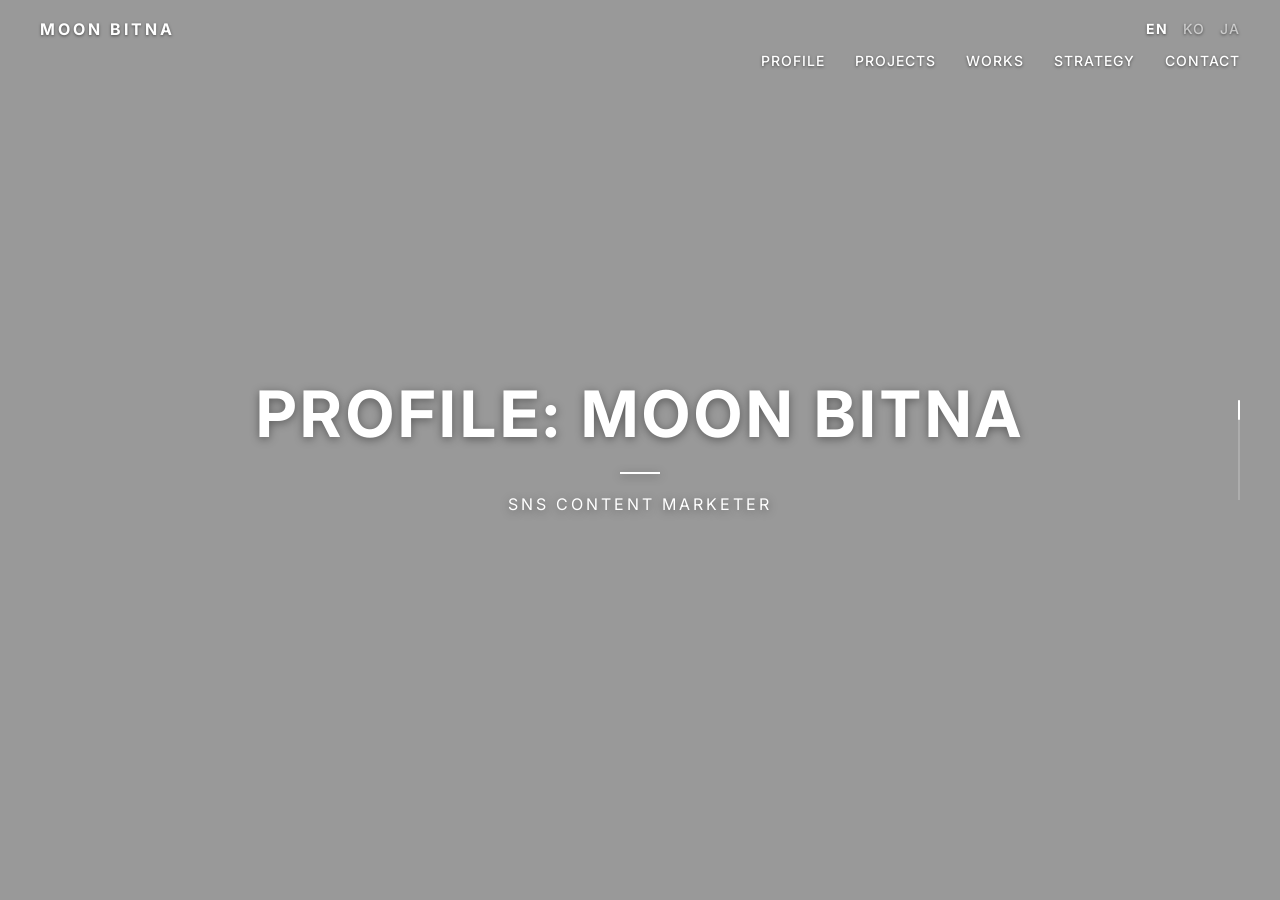
==== commit b289eaaf: "Add files via upload" ====
--- a/index.html
+++ b/index.html
@@ -1,254 +1,223 @@
-<!doctype html>
+<!DOCTYPE html>
 <html lang="ko">
-  <head>
-    <meta charset="UTF-8" />
-    <meta name="viewport" content="width=device-width, initial-scale=1.0" />
-    <meta
-      name="description"
-      content="SNS 콘텐츠 마케터 문빛나의 포트폴리오. 콘텐츠 기획, 카드뉴스, 숏폼, 브랜드 톤앤매너, 성과 분석 프로젝트를 소개합니다."
-    />
-    <title>문빛나 | SNS 콘텐츠 마케터 포트폴리오</title>
-    <link rel="preconnect" href="https://fonts.googleapis.com" />
-    <link rel="preconnect" href="https://fonts.gstatic.com" crossorigin />
-    <link
-      href="https://fonts.googleapis.com/css2?family=Noto+Sans+KR:wght@400;500;700;800&family=Playfair+Display:wght@700&display=swap"
-      rel="stylesheet"
-    />
-    <link rel="stylesheet" href="style.css" />
-  </head>
-  <body>
-    <header class="site-header">
-      <a class="brand" href="#top" aria-label="문빛나 포트폴리오 홈">
-        <span class="brand-mark">M</span>
-        <span>Moon Bitna</span>
-      </a>
-      <nav class="nav" aria-label="주요 메뉴">
-        <a href="#channels">Channels</a>
-        <a href="#work">Work</a>
-        <a href="#strategy">Strategy</a>
-        <a href="#contact">Contact</a>
+<head>
+  <meta charset="UTF-8">
+  <meta name="viewport" content="width=device-width, initial-scale=1.0">
+  <title>MOON BITNA | SNS CONTENT MARKETER</title>
+  <link rel="preconnect" href="https://fonts.googleapis.com">
+  <link rel="preconnect" href="https://fonts.gstatic.com" crossorigin>
+  <link href="https://fonts.googleapis.com/css2?family=Inter:wght@400;500;700&family=Noto+Sans+KR:wght@400;500;700&display=swap" rel="stylesheet">
+  <link rel="stylesheet" href="style.css">
+</head>
+<body>
+
+  <header class="site-header">
+    <div class="logo">
+      <a href="#slide-1">MOON BITNA</a>
+    </div>
+    <div class="header-right">
+      <div class="lang-switch">
+        <a href="#" class="active" onclick="setLang('en'); return false;">EN</a>
+        <a href="#" onclick="setLang('ko'); return false;">KO</a>
+        <a href="#" onclick="setLang('ja'); return false;">JA</a>
+      </div>
+      <nav class="nav-links">
+        <a href="#slide-1" class="i18n" data-en="PROFILE" data-ko="프로필" data-ja="プロフィール">PROFILE</a>
+        <a href="#slide-2" class="i18n" data-en="PROJECTS" data-ko="프로젝트" data-ja="プロジェクト">PROJECTS</a>
+        <a href="#slide-3" class="i18n" data-en="WORKS" data-ko="작업물" data-ja="ワークス">WORKS</a>
+        <a href="#slide-4" class="i18n" data-en="STRATEGY" data-ko="전략" data-ja="戦略">STRATEGY</a>
+        <a href="#slide-5" class="i18n" data-en="CONTACT" data-ko="연락처" data-ja="連絡先">CONTACT</a>
       </nav>
-    </header>
-
-    <main id="top">
-      <section class="hero" aria-labelledby="hero-title">
-        <div class="hero-copy">
-          <p class="eyebrow">SNS Content Marketer Portfolio</p>
-          <h1 id="hero-title">문빛나</h1>
-          <p class="hero-subtitle">관심을 읽고, 반응을 설계하는 콘텐츠 마케터</p>
-          <p class="hero-description">
-            네이버 블로그, 인스타그램, 유튜브 숏폼 등 다양한 플랫폼에서 실제 경험을
-            콘텐츠로 바꾸고 브랜드와 사람 사이의 연결을 만듭니다.
-          </p>
-          <div class="hero-actions">
-            <a class="button primary" href="#work">프로젝트 보기</a>
-            <a class="button secondary" href="#contact">연락하기</a>
-          </div>
+    </div>
+  </header>
+
+  <div class="custom-scroll-indicator">
+    <div class="custom-scroll-thumb"></div>
+  </div>
+
+  <main class="scroll-container">
+    
+    <section class="gallery-slide clickable" id="slide-1" style="background-image: url('assets/art_bg_4_1778838385861.png');" onclick="window.location.href='profile.html'">
+      <div class="slide-content">
+        <h2 class="i18n" data-en="PROFILE: MOON BITNA" data-ko="프로필: 문빛나" data-ja="プロフィール: ムン・ビンナ">PROFILE: MOON BITNA</h2>
+        <div class="divider"></div>
+        <p class="dates i18n" data-en="SNS CONTENT MARKETER" data-ko="SNS 콘텐츠 마케터" data-ja="SNSコンテンツマーケター">SNS CONTENT MARKETER</p>
+      </div>
+    </section>
+
+    <section class="gallery-slide clickable" id="slide-2" style="background-image: url('assets/art_bg_1_1778838335925.png');" onclick="window.location.href='projects.html'">
+      <div class="slide-content">
+        <h2 class="i18n" data-en="PROJECTS: THE BEGINNING" data-ko="프로젝트: 시작점" data-ja="プロジェクト: 始まり">PROJECTS: THE BEGINNING</h2>
+        <div class="divider"></div>
+        <p class="dates i18n" data-en="2026 PORTFOLIO" data-ko="2026 포트폴리오" data-ja="2026 ポートフォリオ">2026 PORTFOLIO</p>
+        <p class="location i18n" data-en="PLAN. MAKE. REVEAL." data-ko="기획. 제작. 발행." data-ja="企画. 制作. 展開.">PLAN. MAKE. REVEAL.</p>
+      </div>
+    </section>
+
+    <section class="gallery-slide clickable" id="slide-3" style="background-image: url('assets/art_bg_2_1778838351889.png');" onclick="window.location.href='works.html'">
+      <div class="slide-content">
+        <h2 class="i18n" data-en="WORKS: VISUAL MOOD" data-ko="작업물: 시각적 무드" data-ja="ワークス: 視覚的ムード">WORKS: VISUAL MOOD</h2>
+        <div class="divider"></div>
+        <p class="dates i18n" data-en="BRAND EXPERIENCE TRANSLATION" data-ko="브랜드 경험 번역" data-ja="ブランド体験の翻訳">BRAND EXPERIENCE TRANSLATION</p>
+        <p class="location i18n" data-en="INSTAGRAM & BLOG & YOUTUBE" data-ko="인스타그램 & 블로그 & 유튜브" data-ja="インスタグラム & ブログ & YouTube">INSTAGRAM & BLOG & YOUTUBE</p>
+      </div>
+    </section>
+
+    <section class="gallery-slide clickable" id="slide-4" style="background-image: url('assets/art_bg_3_1778838367825.png');" onclick="window.location.href='strategy.html'">
+      <div class="slide-content">
+        <h2 class="i18n" data-en="STRATEGY: CAREER IMPACT MAP" data-ko="전략: 커리어 성과 지도" data-ja="戦略: キャリア成果マップ">STRATEGY: CAREER IMPACT MAP</h2>
+        <div class="divider"></div>
+        <p class="dates i18n" data-en="DATA-DRIVEN OPERATIONS" data-ko="데이터 기반 운영" data-ja="データ基盤の運営">DATA-DRIVEN OPERATIONS</p>
+        <p class="location i18n" data-en="PERFORMANCE & GROWTH" data-ko="성과와 성장" data-ja="成果と成長">PERFORMANCE & GROWTH</p>
+      </div>
+    </section>
+
+    <section class="gallery-slide contact-slide" id="slide-5" style="background-image: url('assets/art_bg_5_1778839047399.png');" role="button" tabindex="0" aria-haspopup="dialog" aria-controls="contact-modal">
+      <div class="slide-content contact-content">
+        <p class="contact-eyebrow i18n" data-en="CONTACT" data-ko="연락처" data-ja="連絡先">CONTACT</p>
+        <h2 class="i18n" data-en="Let's build the next story." data-ko="다음 이야기를 함께 만들어요." data-ja="次の物語を一緒に作りましょう。">Let's build the next story.</h2>
+        <p class="contact-lead i18n" data-en="If you have a content proposal, collaboration question, or portfolio inquiry, send a message and I will reply as soon as I can." data-ko="콘텐츠 제안, 협업 문의, 포트폴리오 관련 질문이 있다면 편하게 남겨주세요. 확인 후 빠르게 답변드리겠습니다." data-ja="コンテンツ提案、協業のご相談、ポートフォリオに関する質問があればお気軽にお送りください。確認後、できるだけ早く返信します。">If you have a content proposal, collaboration question, or portfolio inquiry, send a message and I will reply as soon as I can.</p>
+      </div>
+    </section>
+
+  </main>
+
+  <div class="contact-modal" id="contact-modal" aria-hidden="true">
+    <div class="contact-modal-backdrop" data-close-contact></div>
+    <section class="contact-panel" role="dialog" aria-modal="true" aria-labelledby="contact-modal-title">
+      <button type="button" class="contact-close" data-close-contact aria-label="Close">×</button>
+      <div class="contact-info">
+        <p class="contact-label i18n" id="contact-modal-title" data-en="Values or Communication" data-ko="가치관 혹은 소통" data-ja="価値観とコミュニケーション">Values or Communication</p>
+        <p class="contact-copy i18n" data-en="I am waiting for thoughtful proposals that can share warm stories, clear goals, and useful insights." data-ko="따뜻한 이야기와 영감을 함께 나눌 멋진 제안을 기다립니다." data-ja="温かい物語とインスピレーションを一緒に分かち合える素敵な提案をお待ちしています。">I am waiting for thoughtful proposals that can share warm stories, clear goals, and useful insights.</p>
+        <p class="contact-email-title">Email</p>
+        <a class="contact-email" href="mailto:qlcsk0411@naver.com">qlcsk0411@naver.com</a>
+      </div>
+      <form class="contact-form" action="mailto:qlcsk0411@naver.com" method="post" enctype="text/plain">
+        <div class="contact-fields">
+          <input class="i18n-placeholder" name="name" type="text" data-en="Name" data-ko="이름" data-ja="お名前" placeholder="Name">
+          <input class="i18n-placeholder" name="email" type="email" data-en="Email" data-ko="이메일" data-ja="メール" placeholder="Email">
         </div>
-        <div class="hero-visual" aria-label="문빛나 포트폴리오 히어로 이미지">
-          <img
-            src="assets/hero-moonlight-workspace.png"
-            alt="달빛이 비치는 콘텐츠 마케팅 작업 공간"
-          />
-        </div>
-      </section>
-
-      <section class="intro section-band" aria-labelledby="intro-title">
-        <div class="section-heading">
-          <p class="eyebrow">About</p>
-          <h2 id="intro-title">브랜드의 말투와 사람들의 반응 사이를 연결합니다.</h2>
-        </div>
-        <div class="intro-grid">
-          <article>
-            <span class="number">01</span>
-            <h3>경험 기반 콘텐츠</h3>
-            <p>맛집, 생활 정보, 일상 소재를 직접 경험한 언어로 풀어내 신뢰감 있는 콘텐츠를 만듭니다.</p>
-          </article>
-          <article>
-            <span class="number">02</span>
-            <h3>플랫폼별 기획</h3>
-            <p>블로그의 정보성, 인스타그램의 시각성, 숏폼의 속도감을 각각 다르게 설계합니다.</p>
-          </article>
-          <article>
-            <span class="number">03</span>
-            <h3>공감과 기억</h3>
-            <p>단순 홍보보다 사람들이 저장하고 다시 떠올릴 수 있는 메시지와 장면을 고민합니다.</p>
-          </article>
-        </div>
-      </section>
-
-      <section class="channels" id="channels" aria-labelledby="channels-title">
-        <div class="section-heading">
-          <p class="eyebrow">Channels</p>
-          <h2 id="channels-title">운영 채널</h2>
-        </div>
-        <div class="channel-grid">
-          <a class="channel-card" href="https://youtube.com/channel/UCWoeEIxSUqy7-MSb45lcRIA?si=bQdAQ1sCOxC59BZl" target="_blank" rel="noreferrer">
-            <span>YouTube</span>
-            <strong>비주얼 스토리텔링과 숏폼 콘텐츠</strong>
-          </a>
-          <a class="channel-card" href="https://www.instagram.com/real_hoo_ki?igsh=eHY0OG1kbTg0ZnJ3&utm_source=qr" target="_blank" rel="noreferrer">
-            <span>Instagram</span>
-            <strong>다양한 콘텐츠와 소통이 있는 채널</strong>
-          </a>
-          <a class="channel-card" href="https://blog.naver.com/rof0411" target="_blank" rel="noreferrer">
-            <span>Naver Blog</span>
-            <strong>실제 경험을 바탕으로 한 리뷰 콘텐츠</strong>
-          </a>
-          <a class="channel-card" href="https://www.threads.com/@real_hoo_ki?igshid=NTc4MTIwNjQ2YQ==" target="_blank" rel="noreferrer">
-            <span>Threads</span>
-            <strong>일상과 생각을 나누는 소통 채널</strong>
-          </a>
-          <a class="channel-card" href="https://www.tiktok.com/@real_hoo_ki?is_from_webapp=1&sender_device=pc" target="_blank" rel="noreferrer">
-            <span>TikTok Lite</span>
-            <strong>짧고 강렬한 숏폼 콘텐츠</strong>
-          </a>
-          <a class="channel-card" href="https://x.com/real_hoo_ki?s=11" target="_blank" rel="noreferrer">
-            <span>X</span>
-            <strong>빠른 정보와 트렌드를 공유하는 채널</strong>
-          </a>
-        </div>
-      </section>
-
-      <section class="work section-band" id="work" aria-labelledby="work-title">
-        <div class="section-heading">
-          <p class="eyebrow">Selected Work</p>
-          <h2 id="work-title">콘텐츠 마케터로 보여줄 수 있는 작업</h2>
-        </div>
-        <div class="project-grid">
-          <a class="project-card featured" href="https://blog.naver.com/rof0411/224242482229" target="_blank" rel="noreferrer">
-            <div class="project-meta">
-              <span>Naver Blog</span>
-              <span>Review</span>
-            </div>
-            <h3>신뢰도 높은 리뷰 콘텐츠</h3>
-            <p>
-              직접 경험한 정보를 바탕으로 방문 전 궁금한 점을 해결해주는 리뷰형 콘텐츠를
-              구성했습니다. 검색 유입과 체류를 고려해 정보 구조를 정리했습니다.
-            </p>
-            <dl>
-              <div>
-                <dt>역할</dt>
-                <dd>경험 정리, 사진 선택, 정보 구조화, 제목/본문 카피</dd>
-              </div>
-              <div>
-                <dt>포인트</dt>
-                <dd>검색 의도, 신뢰감, 실제 방문 맥락</dd>
-              </div>
-            </dl>
-          </a>
-
-          <a class="project-card" href="https://www.instagram.com/p/DXsnW4UFAoQ/?utm_source=ig_web_copy_link&igsh=MzRlODBiNWFlZA==" target="_blank" rel="noreferrer">
-            <div class="project-meta">
-              <span>Instagram</span>
-              <span>Feed</span>
-            </div>
-            <h3>시선을 끄는 인스타그램 피드</h3>
-            <p>이미지의 첫인상과 캡션 흐름을 함께 고려해 팔로워가 반응할 수 있는 게시물로 구성했습니다.</p>
-          </a>
-
-          <a class="project-card" href="https://youtube.com/shorts/z1hk8MqQsUs?si=_ZKS9kGboOKTjdYg" target="_blank" rel="noreferrer">
-            <div class="project-meta">
-              <span>YouTube</span>
-              <span>Shorts</span>
-            </div>
-            <h3>공감을 얻은 숏폼 콘텐츠</h3>
-            <p>짧은 시간 안에 핵심 장면과 메시지가 전달되도록 영상 흐름과 시청 포인트를 설계했습니다.</p>
-          </a>
-
-          <article class="project-card">
-            <div class="project-meta">
-              <span>Brand Voice</span>
-              <span>Copy</span>
-            </div>
-            <h3>브랜드 톤앤매너 설계</h3>
-            <p>채널별 말투와 표현을 정리해 콘텐츠가 한 사람의 목소리처럼 일관되게 느껴지도록 만듭니다.</p>
-          </article>
-        </div>
-      </section>
-
-      <section class="strategy" id="strategy" aria-labelledby="strategy-title">
-        <div class="section-heading">
-          <p class="eyebrow">Strategy</p>
-          <h2 id="strategy-title">콘텐츠 하나를 만들 때 보는 네 가지 질문</h2>
-        </div>
-        <ol class="strategy-list">
-          <li>
-            <span>Target</span>
-            <strong>누가 이 콘텐츠를 멈춰 볼까?</strong>
-            <p>연령, 관심사, 상황, 플랫폼 사용 맥락을 먼저 정의합니다.</p>
-          </li>
-          <li>
-            <span>Hook</span>
-            <strong>첫 장면에서 어떤 감정을 건드릴까?</strong>
-            <p>공감, 궁금증, 이득, 문제 해결 중 가장 강한 진입점을 선택합니다.</p>
-          </li>
-          <li>
-            <span>Flow</span>
-            <strong>끝까지 보게 만드는 구조는 무엇일까?</strong>
-            <p>문제 제기, 정보 정리, 사례, 행동 유도 순서로 설득력을 만듭니다.</p>
-          </li>
-          <li>
-            <span>Signal</span>
-            <strong>성과는 어떤 지표로 판단할까?</strong>
-            <p>조회수만이 아니라 저장, 댓글, 공유, 프로필 클릭을 함께 봅니다.</p>
-          </li>
-        </ol>
-      </section>
-
-      <section class="skills section-band" aria-labelledby="skills-title">
-        <div class="section-heading">
-          <p class="eyebrow">Skills</p>
-          <h2 id="skills-title">기획부터 발행 후 개선까지</h2>
-        </div>
-        <div class="skills-layout">
-          <div class="skill-column">
-            <h3>Planning</h3>
-            <ul>
-              <li>콘텐츠 캘린더</li>
-              <li>타깃 분석</li>
-              <li>트렌드 리서치</li>
-              <li>캠페인 메시지 설계</li>
-            </ul>
-          </div>
-          <div class="skill-column">
-            <h3>Production</h3>
-            <ul>
-              <li>카드뉴스 구성</li>
-              <li>숏폼 스크립트</li>
-              <li>캡션 카피라이팅</li>
-              <li>리뷰 콘텐츠 작성</li>
-            </ul>
-          </div>
-          <div class="skill-column">
-            <h3>Tools</h3>
-            <ul>
-              <li>Instagram</li>
-              <li>Naver Blog</li>
-              <li>YouTube Shorts</li>
-              <li>Canva / Figma</li>
-            </ul>
-          </div>
-        </div>
-      </section>
-
-      <section class="contact" id="contact" aria-labelledby="contact-title">
-        <div>
-          <p class="eyebrow">Contact</p>
-          <h2 id="contact-title">브랜드가 더 잘 말하도록 돕는 콘텐츠를 만들겠습니다.</h2>
-        </div>
-        <div class="contact-actions">
-          <a class="button primary" href="mailto:qlcsk0411@naver.com">qlcsk0411@naver.com</a>
-          <a class="button secondary" href="https://github.com/rofnine/moonlight" target="_blank" rel="noreferrer">GitHub</a>
-        </div>
-      </section>
-    </main>
-
-    <footer class="footer">
-      <p>© 2026 Moon Bitna. SNS Content Marketer Portfolio.</p>
-      <a href="#top">Back to top</a>
-    </footer>
-
-    <script src="script.js"></script>
-  </body>
+        <textarea class="i18n-placeholder" name="message" data-en="What would you like to talk about?" data-ko="어떤 이야기를 나누고 싶으신가요?" data-ja="どんなお話をしたいですか？" placeholder="What would you like to talk about?"></textarea>
+        <button type="submit" class="contact-submit i18n" data-en="Send Message" data-ko="메시지 보내기" data-ja="メッセージを送る">Send Message</button>
+      </form>
+    </section>
+  </div>
+
+  <script>
+    const supportedLangs = ['en', 'ko', 'ja'];
+
+    function normalizeLang(lang) {
+      return supportedLangs.includes(lang) ? lang : 'en';
+    }
+
+    function getInitialLang() {
+      try {
+        return normalizeLang(localStorage.getItem('moonBitnaLang'));
+      } catch (error) {
+        return 'en';
+      }
+    }
+
+    function setLang(lang) {
+      lang = normalizeLang(lang);
+
+      try {
+        localStorage.setItem('moonBitnaLang', lang);
+      } catch (error) {
+        // Continue without persistence if localStorage is unavailable.
+      }
+
+      document.documentElement.lang = lang;
+
+      // Update active class on language switcher
+      document.querySelectorAll('.lang-switch a').forEach(el => {
+        el.classList.remove('active');
+        if (el.textContent.toLowerCase() === lang) {
+          el.classList.add('active');
+        }
+      });
+
+      // Update text content for all i18n elements
+      document.querySelectorAll('.i18n').forEach(el => {
+        if (el.dataset[lang]) {
+          el.textContent = el.dataset[lang];
+        }
+      });
+
+      document.querySelectorAll('.i18n-placeholder').forEach(el => {
+        if (el.dataset[lang]) {
+          el.placeholder = el.dataset[lang];
+        }
+      });
+      
+      // Change font family based on language for better rendering
+      if (lang === 'ko') {
+        document.body.style.fontFamily = "var(--font-ko), sans-serif";
+      } else {
+        document.body.style.fontFamily = "var(--font-en), sans-serif";
+      }
+    }
+
+    setLang(getInitialLang());
+
+    const contactSlide = document.querySelector('#slide-5');
+    const contactModal = document.querySelector('#contact-modal');
+
+    function openContactModal() {
+      contactModal.classList.add('is-open');
+      contactModal.setAttribute('aria-hidden', 'false');
+    }
+
+    function closeContactModal() {
+      contactModal.classList.remove('is-open');
+      contactModal.setAttribute('aria-hidden', 'true');
+    }
+
+    contactSlide.addEventListener('click', openContactModal);
+    contactSlide.addEventListener('keydown', event => {
+      if (event.key === 'Enter' || event.key === ' ') {
+        event.preventDefault();
+        openContactModal();
+      }
+    });
+
+    document.querySelectorAll('[data-close-contact]').forEach(el => {
+      el.addEventListener('click', closeContactModal);
+    });
+
+    document.addEventListener('keydown', event => {
+      if (event.key === 'Escape') {
+        closeContactModal();
+      }
+    });
+
+    // Scroll animation for slide content
+    const observer = new IntersectionObserver((entries) => {
+      entries.forEach(entry => {
+        if (entry.isIntersecting) {
+          entry.target.classList.add('visible');
+        } else {
+          entry.target.classList.remove('visible');
+        }
+      });
+    }, { threshold: 0.3 });
+
+    document.querySelectorAll('.slide-content').forEach(slide => {
+      observer.observe(slide);
+    });
+
+    // Custom Minimal Scroll Indicator Logic
+    const scrollContainer = document.querySelector('.scroll-container');
+    const scrollThumb = document.querySelector('.custom-scroll-thumb');
+    
+    scrollContainer.addEventListener('scroll', () => {
+      const scrollableHeight = scrollContainer.scrollHeight - scrollContainer.clientHeight;
+      if (scrollableHeight > 0) {
+        const scrollPercentage = scrollContainer.scrollTop / scrollableHeight;
+        // Move the thumb down up to 80px (assuming track is 100px and thumb is 20px)
+        scrollThumb.style.transform = `translateY(${scrollPercentage * 80}px)`;
+      }
+    });
+  </script>
+</body>
 </html>
--- a/style.css
+++ b/style.css
@@ -1,508 +1,469 @@
+/* Reset & Basic Variables */
 :root {
-  --ink: #151820;
-  --muted: #646a76;
-  --paper: #f7f4ee;
-  --white: #fffdf9;
-  --navy: #11192d;
-  --moon: #e6edf8;
-  --coral: #e46d5f;
-  --teal: #247b78;
-  --gold: #b88a3c;
-  --line: rgba(21, 24, 32, 0.14);
-  --shadow: 0 22px 60px rgba(17, 25, 45, 0.16);
+  --primary-color: #ffffff;
+  --text-shadow: 0 2px 10px rgba(0, 0, 0, 0.4);
+  --header-bg: rgba(255, 255, 255, 0.95);
+  --font-en: 'Inter', sans-serif;
+  --font-ko: 'Noto Sans KR', sans-serif;
 }
 
 * {
   box-sizing: border-box;
-}
-
-html {
+  margin: 0;
+  padding: 0;
+}
+
+html, body {
+  height: 100%;
+  font-family: var(--font-en);
+  color: var(--primary-color);
+  overflow: hidden; 
+}
+
+a {
+  text-decoration: none;
+  color: inherit;
+}
+
+/* Header / Navigation */
+.site-header {
+  position: fixed;
+  top: 0;
+  left: 0;
+  width: 100%;
+  padding: 20px 40px;
+  display: flex;
+  justify-content: space-between;
+  align-items: flex-start;
+  z-index: 100;
+  background-color: transparent; /* Makes header transparent so background shows */
+  color: #fff;
+  transition: all 0.3s ease;
+  font-size: 14px;
+  letter-spacing: 1px;
+}
+
+/* Add a text shadow to header links so they are readable over images */
+.site-header a {
+  text-shadow: 0 1px 3px rgba(0,0,0,0.5);
+}
+
+.logo a {
+  font-weight: 700;
+  font-size: 16px;
+  line-height: 1.2;
+  display: block;
+  letter-spacing: 3px;
+}
+
+.header-right {
+  display: flex;
+  flex-direction: column;
+  align-items: flex-end;
+  gap: 15px;
+}
+
+.lang-switch {
+  display: flex;
+  gap: 15px;
+}
+
+.lang-switch a {
+  color: rgba(255, 255, 255, 0.6);
+  font-weight: 500;
+  transition: color 0.3s;
+}
+
+.lang-switch a:hover {
+  color: #fff;
+}
+
+.lang-switch a.active {
+  color: #fff;
+  font-weight: 700;
+}
+
+.nav-links {
+  display: flex;
+  gap: 30px;
+}
+
+.nav-links a {
+  font-weight: 500;
+  position: relative;
+  padding-bottom: 4px;
+}
+
+.nav-links a::after {
+  content: '';
+  position: absolute;
+  width: 0;
+  height: 1px;
+  bottom: 0;
+  left: 0;
+  background-color: #fff;
+  transition: width 0.3s ease;
+}
+
+.nav-links a:hover::after {
+  width: 100%;
+}
+
+/* Scroll Container */
+.scroll-container {
+  height: 100vh;
+  width: 100%;
+  overflow-y: scroll;
+  /* Removed scroll-snap for natural scrolling */
   scroll-behavior: smooth;
-}
-
-body {
-  margin: 0;
-  color: var(--ink);
-  background: var(--white);
-  font-family: "Noto Sans KR", system-ui, -apple-system, BlinkMacSystemFont, sans-serif;
-  line-height: 1.65;
-}
-
-a {
-  color: inherit;
-  text-decoration: none;
-}
-
-img {
-  display: block;
-  max-width: 100%;
-}
-
-.site-header {
-  position: sticky;
-  top: 0;
-  z-index: 20;
+  
+  /* Hide native scrollbar for cleaner look */
+  -ms-overflow-style: none;
+  scrollbar-width: none;
+}
+
+.scroll-container::-webkit-scrollbar {
+  display: none;
+}
+
+/* Custom Minimal Scroll Indicator */
+.custom-scroll-indicator {
+  position: fixed;
+  right: 40px;
+  top: 50%;
+  transform: translateY(-50%);
+  width: 2px;
+  height: 100px;
+  background-color: rgba(255, 255, 255, 0.2);
+  z-index: 99;
+}
+
+.custom-scroll-thumb {
+  width: 2px;
+  height: 20px;
+  background-color: #fff;
+  border-radius: 2px;
+  /* transform is updated via JS */
+}
+
+/* Individual Slides */
+.gallery-slide {
+  position: relative;
+  height: 100vh;
+  width: 100%;
+  /* Fixed background creates the parallax effect where text scrolls up over the image */
+  background-attachment: fixed;
+  background-size: cover;
+  background-position: center;
+  background-repeat: no-repeat;
   display: flex;
   align-items: center;
-  justify-content: space-between;
-  gap: 24px;
-  padding: 16px clamp(20px, 4vw, 64px);
-  background: rgba(255, 253, 249, 0.9);
-  border-bottom: 1px solid var(--line);
-  backdrop-filter: blur(18px);
-  transition: box-shadow 180ms ease, background 180ms ease;
-}
-
-.site-header.is-scrolled {
-  background: rgba(255, 253, 249, 0.96);
-  box-shadow: 0 12px 34px rgba(17, 25, 45, 0.08);
-}
-
-.brand,
-.nav {
-  display: flex;
+  justify-content: center;
+  text-align: center;
+}
+
+/* Dark Overlay for better text readability */
+.gallery-slide::before {
+  content: '';
+  position: absolute;
+  top: 0; left: 0; right: 0; bottom: 0;
+  background: rgba(0, 0, 0, 0.4);
+  z-index: 1;
+}
+
+/* Slide Content Container */
+.slide-content {
+  position: relative;
+  z-index: 2;
+  padding: 0 20px;
+  max-width: 1200px;
+  opacity: 0;
+  transform: translateY(40px);
+  transition: opacity 1s cubic-bezier(0.16, 1, 0.3, 1), transform 1s cubic-bezier(0.16, 1, 0.3, 1);
+}
+
+/* Applied via JS IntersectionObserver */
+.slide-content.visible {
+  opacity: 1;
+  transform: translateY(0);
+}
+
+.slide-content h2 {
+  font-size: clamp(32px, 5vw, 64px);
+  font-weight: 700;
+  letter-spacing: 4px;
+  text-shadow: var(--text-shadow);
+  margin-bottom: 20px;
+  line-height: 1.2;
+  text-transform: uppercase;
+}
+
+.divider {
+  width: 40px;
+  height: 2px;
+  background-color: #fff;
+  margin: 0 auto 20px;
+  box-shadow: var(--text-shadow);
+}
+
+.dates {
+  font-size: 16px;
+  letter-spacing: 3px;
+  margin-bottom: 10px;
+  text-shadow: var(--text-shadow);
+  text-transform: uppercase;
+}
+
+.location {
+  font-size: 16px;
+  font-weight: 700;
+  letter-spacing: 2px;
+  text-shadow: var(--text-shadow);
+  text-transform: uppercase;
+}
+
+/* Responsive */
+@media (max-width: 768px) {
+  .site-header {
+    padding: 15px 20px;
+    flex-direction: column;
+    align-items: center;
+    gap: 15px;
+    background-color: rgba(0, 0, 0, 0.3);
+    backdrop-filter: blur(10px);
+    -webkit-backdrop-filter: blur(10px);
+  }
+  
+  .header-right {
+    align-items: center;
+    gap: 10px;
+  }
+  
+  .nav-links {
+    flex-wrap: wrap;
+    justify-content: center;
+    gap: 12px;
+    font-size: 12px;
+  }
+  
+  .slide-content h2 {
+    letter-spacing: 2px;
+  }
+}
+
+/* Clickable Slide */
+.gallery-slide.clickable {
+  cursor: pointer;
+}
+
+.contact-slide {
   align-items: center;
-}
-
-.brand {
-  gap: 10px;
-  font-weight: 800;
-}
-
-.brand-mark {
+  padding: 120px 6vw 70px;
+}
+
+.contact-slide::before {
+  background: rgba(0, 0, 0, 0.28);
+}
+
+.contact-content {
+  width: min(1080px, 100%);
+  max-width: 1080px;
+  color: #20242a;
+  text-align: center;
+  text-transform: none;
+}
+
+.contact-eyebrow {
+  margin-bottom: 12px;
+  color: #f7f1ea;
+  font-size: 16px;
+  letter-spacing: 4px;
+  text-shadow: var(--text-shadow);
+  text-transform: uppercase;
+}
+
+.contact-content h2 {
+  margin-bottom: 12px;
+  color: #fff;
+  font-size: clamp(34px, 5vw, 58px);
+  letter-spacing: 1px;
+  text-transform: none;
+}
+
+.contact-lead {
+  max-width: 760px;
+  margin: 0 auto 54px;
+  color: rgba(255, 255, 255, 0.86);
+  font-size: 17px;
+  line-height: 1.8;
+  text-shadow: var(--text-shadow);
+  word-break: keep-all;
+}
+
+.contact-modal {
+  position: fixed;
+  inset: 0;
+  z-index: 200;
   display: grid;
+  place-items: center;
+  padding: 30px;
+  opacity: 0;
+  pointer-events: none;
+  transition: opacity 0.25s ease;
+}
+
+.contact-modal.is-open {
+  opacity: 1;
+  pointer-events: auto;
+}
+
+.contact-modal-backdrop {
+  position: absolute;
+  inset: 0;
+  background: rgba(0, 0, 0, 0.62);
+  backdrop-filter: blur(7px);
+  -webkit-backdrop-filter: blur(7px);
+}
+
+.contact-panel {
+  position: relative;
+  z-index: 1;
+  display: grid;
+  grid-template-columns: 0.9fr 1.1fr;
+  gap: 58px;
+  width: min(1080px, 100%);
+  max-height: calc(100vh - 60px);
+  overflow-y: auto;
+  padding: 72px 76px;
+  background: rgba(255, 255, 255, 0.94);
+  box-shadow: 0 28px 80px rgba(0, 0, 0, 0.18);
+  text-align: left;
+}
+
+.contact-close {
+  position: absolute;
+  top: 18px;
+  right: 22px;
   width: 34px;
   height: 34px;
-  place-items: center;
-  color: var(--white);
-  background: var(--navy);
-  border-radius: 50%;
-  font-family: "Playfair Display", serif;
-}
-
-.nav {
-  gap: clamp(12px, 3vw, 32px);
-  color: #3d4350;
-  font-size: 0.95rem;
+  border: 0;
+  background: transparent;
+  color: #24303b;
+  font-size: 28px;
+  line-height: 1;
+  cursor: pointer;
+}
+
+.contact-label {
+  color: #1f2731;
+  font-size: 19px;
+  line-height: 1.5;
+  word-break: keep-all;
+}
+
+.contact-label::after {
+  content: '';
+  display: block;
+  width: 46px;
+  height: 1px;
+  margin: 18px 0 20px;
+  background: #b69676;
+}
+
+.contact-copy {
+  max-width: 330px;
+  margin-bottom: 38px;
+  color: #34404c;
+  font-size: 17px;
+  line-height: 1.8;
+  word-break: keep-all;
+}
+
+.contact-email-title {
+  margin-bottom: 14px;
+  color: #b69676;
+  font-size: 20px;
   font-weight: 700;
 }
 
-.nav a {
-  padding: 8px 0;
-  border-bottom: 2px solid transparent;
-}
-
-.nav a:hover {
-  border-color: var(--coral);
-}
-
-.hero {
+.contact-email {
+  color: #24303b;
+  font-size: 18px;
+}
+
+.contact-form {
   display: grid;
-  grid-template-columns: minmax(0, 0.9fr) minmax(420px, 1.1fr);
-  align-items: stretch;
-  min-height: calc(100vh - 68px);
-  background: var(--navy);
-  color: var(--white);
-  overflow: hidden;
-}
-
-.hero-copy {
-  position: relative;
-  z-index: 2;
-  display: flex;
-  flex-direction: column;
-  justify-content: center;
-  padding: clamp(56px, 8vw, 110px) clamp(24px, 5vw, 72px);
-}
-
-.eyebrow {
-  margin: 0 0 14px;
-  color: var(--coral);
-  font-size: 0.78rem;
-  font-weight: 800;
-  letter-spacing: 0.08em;
-  text-transform: uppercase;
-}
-
-.hero h1 {
-  margin: 0;
-  font-size: clamp(4rem, 12vw, 9rem);
-  line-height: 0.92;
-  font-family: "Playfair Display", serif;
-}
-
-.hero-subtitle {
-  margin: 26px 0 0;
-  color: var(--moon);
-  font-size: clamp(1.3rem, 2.4vw, 2rem);
-  font-weight: 800;
-  line-height: 1.35;
-}
-
-.hero-description {
-  max-width: 590px;
-  margin: 22px 0 0;
-  color: rgba(255, 253, 249, 0.78);
-  font-size: 1.05rem;
-}
-
-.hero-actions,
-.contact-actions {
-  display: flex;
-  flex-wrap: wrap;
-  gap: 12px;
-  margin-top: 34px;
-}
-
-.button {
-  display: inline-flex;
-  min-height: 46px;
-  align-items: center;
-  justify-content: center;
-  padding: 0 20px;
-  border: 1px solid transparent;
-  border-radius: 6px;
-  font-weight: 800;
-  transition: transform 180ms ease, border-color 180ms ease, background 180ms ease;
-}
-
-.button:hover {
-  transform: translateY(-2px);
-}
-
-.button.primary {
-  color: var(--white);
-  background: var(--coral);
-}
-
-.button.secondary {
-  color: var(--moon);
-  border-color: rgba(230, 237, 248, 0.38);
-}
-
-.hero-visual {
-  position: relative;
-  min-height: 540px;
-}
-
-.hero-visual::before {
-  position: absolute;
-  inset: 0;
-  z-index: 1;
-  content: "";
-  background: linear-gradient(90deg, var(--navy) 0%, rgba(17, 25, 45, 0.55) 34%, rgba(17, 25, 45, 0.1) 100%);
-}
-
-.hero-visual img {
-  width: 100%;
-  height: 100%;
-  object-fit: cover;
-}
-
-section {
-  padding: clamp(64px, 10vw, 120px) clamp(20px, 4vw, 64px);
-}
-
-.section-band {
-  background: var(--paper);
-}
-
-.section-heading {
-  max-width: 820px;
-  margin-bottom: 36px;
-}
-
-.section-heading h2,
-.contact h2 {
-  margin: 0;
-  font-size: clamp(2rem, 4.8vw, 4.2rem);
-  line-height: 1.12;
-  letter-spacing: 0;
-}
-
-.intro-grid,
-.project-grid,
-.channel-grid,
-.skills-layout {
+  gap: 28px;
+}
+
+.contact-fields {
   display: grid;
-  gap: 18px;
-}
-
-.intro-grid {
-  grid-template-columns: repeat(3, minmax(0, 1fr));
-}
-
-.intro-grid article,
-.project-card,
-.channel-card,
-.skill-column {
-  border: 1px solid var(--line);
-  border-radius: 8px;
-  background: var(--white);
-}
-
-.intro-grid article {
-  padding: 26px;
-}
-
-.number {
-  color: var(--gold);
-  font-weight: 800;
-}
-
-h3 {
-  margin: 10px 0 8px;
-  font-size: 1.25rem;
-  line-height: 1.3;
-}
-
-p {
-  color: var(--muted);
-}
-
-.channel-grid {
-  grid-template-columns: repeat(3, minmax(0, 1fr));
-}
-
-.channel-card {
-  min-height: 160px;
-  padding: 24px;
-  transition: transform 180ms ease, box-shadow 180ms ease;
-}
-
-.channel-card:hover,
-.project-card:hover {
-  transform: translateY(-3px);
-  box-shadow: var(--shadow);
-}
-
-.channel-card span {
-  color: var(--coral);
-  font-weight: 800;
-}
-
-.channel-card strong {
-  display: block;
-  margin-top: 18px;
-  font-size: 1.2rem;
-  line-height: 1.4;
-}
-
-.project-grid {
-  grid-template-columns: repeat(3, minmax(0, 1fr));
-}
-
-.project-card {
-  min-height: 300px;
-  padding: 28px;
-  transition: transform 180ms ease, box-shadow 180ms ease;
-}
-
-.project-card.featured {
-  grid-column: span 2;
-  color: var(--white);
-  background: var(--navy);
-  box-shadow: var(--shadow);
-}
-
-.project-card.featured p,
-.project-card.featured dd {
-  color: rgba(255, 253, 249, 0.76);
-}
-
-.project-meta {
-  display: flex;
-  flex-wrap: wrap;
-  gap: 8px;
-  margin-bottom: 22px;
-}
-
-.project-meta span {
-  padding: 5px 10px;
-  color: var(--teal);
-  background: rgba(36, 123, 120, 0.1);
-  border-radius: 999px;
-  font-size: 0.78rem;
-  font-weight: 800;
-}
-
-.featured .project-meta span {
-  color: var(--moon);
-  background: rgba(230, 237, 248, 0.13);
-}
-
-dl {
-  display: grid;
-  gap: 14px;
-  margin: 28px 0 0;
-}
-
-dt {
-  color: var(--coral);
-  font-weight: 800;
-}
-
-dd {
-  margin: 2px 0 0;
-}
-
-.strategy-list {
-  display: grid;
-  grid-template-columns: repeat(4, minmax(0, 1fr));
-  gap: 14px;
-  padding: 0;
-  margin: 0;
-  list-style: none;
-}
-
-.strategy-list li {
-  padding: 24px;
-  border-top: 4px solid var(--teal);
-  background: var(--white);
-  border-radius: 8px;
-}
-
-.strategy-list span {
-  color: var(--gold);
-  font-weight: 800;
-}
-
-.strategy-list strong {
-  display: block;
-  margin-top: 12px;
-  font-size: 1.08rem;
-  line-height: 1.4;
-}
-
-.skills-layout {
-  grid-template-columns: repeat(3, minmax(0, 1fr));
-}
-
-.skill-column {
-  padding: 26px;
-}
-
-.skill-column ul {
-  display: grid;
-  gap: 10px;
-  padding: 0;
-  margin: 18px 0 0;
-  list-style: none;
-}
-
-.skill-column li {
-  padding-bottom: 10px;
-  border-bottom: 1px solid var(--line);
-  color: var(--muted);
-}
-
-.contact {
-  display: grid;
-  grid-template-columns: minmax(0, 1fr) auto;
-  align-items: end;
-  gap: 32px;
-  background: var(--paper);
-}
-
-.contact .button.secondary {
-  color: var(--ink);
-  border-color: var(--line);
-}
-
-.footer {
-  display: flex;
-  align-items: center;
-  justify-content: space-between;
-  gap: 20px;
-  padding: 24px clamp(20px, 4vw, 64px);
-  color: var(--muted);
-  border-top: 1px solid var(--line);
-}
-
-.footer p {
-  margin: 0;
-}
-
-.footer a {
-  font-weight: 800;
-}
-
-@media (max-width: 980px) {
-  .hero {
+  grid-template-columns: repeat(2, minmax(0, 1fr));
+  gap: 28px;
+}
+
+.contact-form input,
+.contact-form textarea {
+  width: 100%;
+  border: 0;
+  border-bottom: 1px solid rgba(36, 48, 59, 0.24);
+  border-radius: 0;
+  background: transparent;
+  padding: 8px 0 16px;
+  color: #24303b;
+  font: inherit;
+  font-size: 16px;
+  outline: none;
+}
+
+.contact-form textarea {
+  min-height: 144px;
+  resize: vertical;
+}
+
+.contact-form input::placeholder,
+.contact-form textarea::placeholder {
+  color: rgba(36, 48, 59, 0.42);
+}
+
+.contact-submit {
+  width: 100%;
+  border: 1px solid rgba(36, 48, 59, 0.52);
+  background: transparent;
+  padding: 18px 22px;
+  color: #24303b;
+  font: inherit;
+  font-size: 16px;
+  letter-spacing: 1.5px;
+  cursor: pointer;
+  transition: background-color 0.2s ease, color 0.2s ease;
+}
+
+.contact-submit:hover {
+  background: #24303b;
+  color: #fff;
+}
+
+@media (max-width: 900px) {
+  .contact-slide {
+    height: auto;
+    min-height: 100vh;
+    padding: 160px 18px 72px;
+  }
+
+  .contact-panel {
     grid-template-columns: 1fr;
-  }
-
-  .hero-copy {
-    min-height: 58vh;
-  }
-
-  .hero-visual {
-    min-height: 42vh;
-  }
-
-  .hero-visual::before {
-    background: linear-gradient(180deg, var(--navy) 0%, rgba(17, 25, 45, 0.28) 100%);
-  }
-
-  .intro-grid,
-  .channel-grid,
-  .strategy-list,
-  .skills-layout {
-    grid-template-columns: 1fr 1fr;
-  }
-
-  .project-grid {
+    gap: 36px;
+    padding: 42px 24px;
+  }
+
+  .contact-fields {
     grid-template-columns: 1fr;
   }
 
-  .project-card.featured {
-    grid-column: auto;
-  }
-
-  .contact {
-    grid-template-columns: 1fr;
-  }
-}
-
-@media (max-width: 680px) {
-  .site-header {
-    position: static;
-    align-items: flex-start;
-    flex-direction: column;
-  }
-
-  .nav {
-    width: 100%;
-    justify-content: space-between;
-    gap: 8px;
-    font-size: 0.82rem;
-  }
-
-  .hero-copy {
-    padding-top: 48px;
-  }
-
-  .hero h1 {
-    font-size: clamp(3.4rem, 21vw, 5.4rem);
-  }
-
-  .hero-subtitle {
-    font-size: 1.32rem;
-  }
-
-  .intro-grid,
-  .channel-grid,
-  .strategy-list,
-  .skills-layout {
-    grid-template-columns: 1fr;
-  }
-
-  .button {
-    width: 100%;
-  }
-
-  .footer {
-    align-items: flex-start;
-    flex-direction: column;
-  }
-}
+  .contact-lead,
+  .contact-copy {
+    word-break: normal;
+    overflow-wrap: anywhere;
+  }
+}
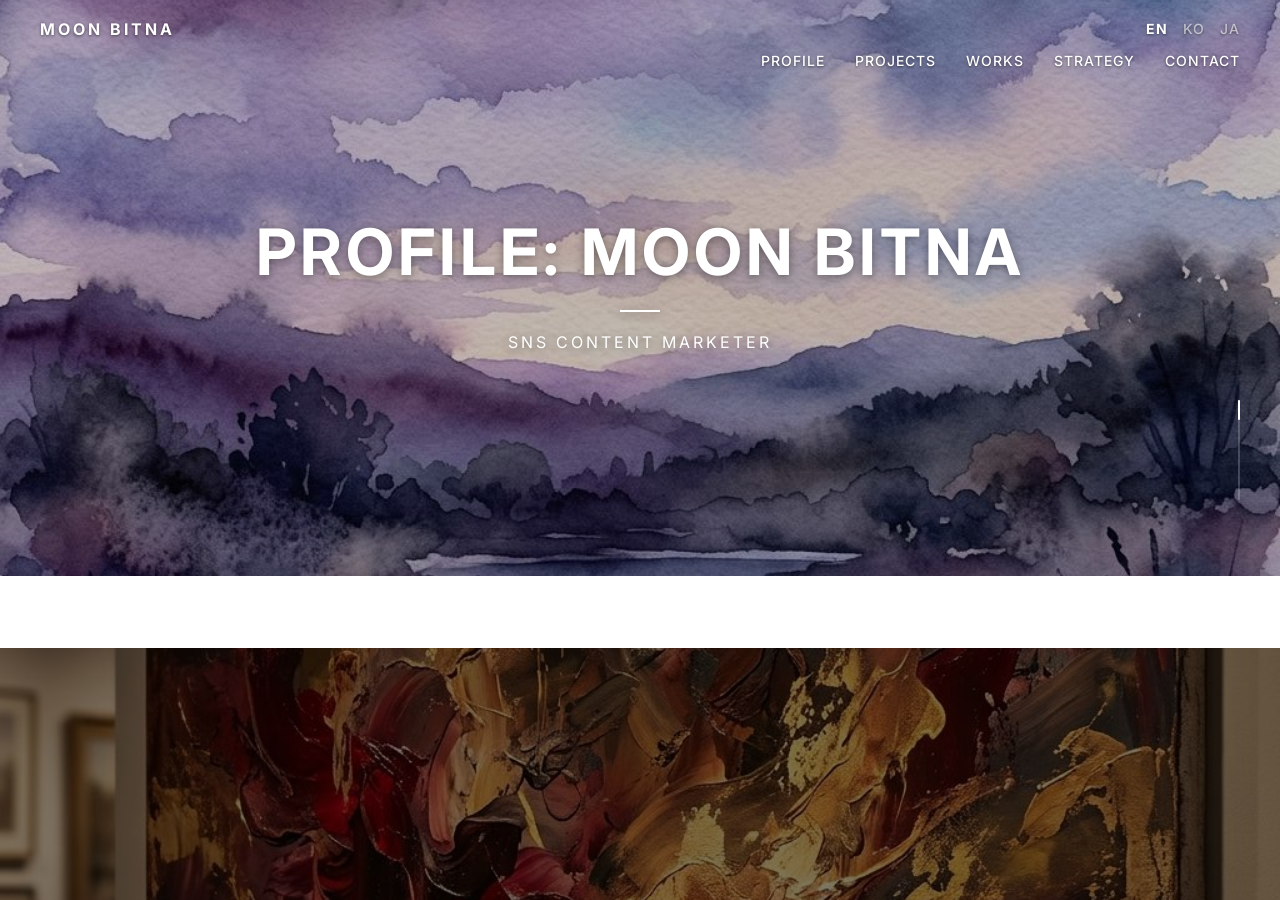
==== commit d60a2c9a: "Add files via upload" ====
--- a/index.html
+++ b/index.html
@@ -1,4 +1,4 @@
-<!DOCTYPE html>
+﻿<!DOCTYPE html>
 <html lang="ko">
 <head>
   <meta charset="UTF-8">
@@ -37,7 +37,7 @@
 
   <main class="scroll-container">
     
-    <section class="gallery-slide clickable" id="slide-1" style="background-image: url('assets/art_bg_4_1778838385861.png');" onclick="window.location.href='profile.html'">
+    <section class="gallery-slide clickable" id="slide-1" style="background-image: url('assets/art_bg_4_1778838385861.jpg');" data-target="profile.html">
       <div class="slide-content">
         <h2 class="i18n" data-en="PROFILE: MOON BITNA" data-ko="프로필: 문빛나" data-ja="プロフィール: ムン・ビンナ">PROFILE: MOON BITNA</h2>
         <div class="divider"></div>
@@ -45,7 +45,7 @@
       </div>
     </section>
 
-    <section class="gallery-slide clickable" id="slide-2" style="background-image: url('assets/art_bg_1_1778838335925.png');" onclick="window.location.href='projects.html'">
+    <section class="gallery-slide clickable" id="slide-2" style="background-image: url('assets/art_bg_1_1778838335925.jpg');" data-target="projects.html">
       <div class="slide-content">
         <h2 class="i18n" data-en="PROJECTS: THE BEGINNING" data-ko="프로젝트: 시작점" data-ja="プロジェクト: 始まり">PROJECTS: THE BEGINNING</h2>
         <div class="divider"></div>
@@ -54,7 +54,7 @@
       </div>
     </section>
 
-    <section class="gallery-slide clickable" id="slide-3" style="background-image: url('assets/art_bg_2_1778838351889.png');" onclick="window.location.href='works.html'">
+    <section class="gallery-slide clickable" id="slide-3" style="background-image: url('assets/art_bg_2_1778838351889.jpg');" data-target="works.html">
       <div class="slide-content">
         <h2 class="i18n" data-en="WORKS: VISUAL MOOD" data-ko="작업물: 시각적 무드" data-ja="ワークス: 視覚的ムード">WORKS: VISUAL MOOD</h2>
         <div class="divider"></div>
@@ -63,7 +63,7 @@
       </div>
     </section>
 
-    <section class="gallery-slide clickable" id="slide-4" style="background-image: url('assets/art_bg_3_1778838367825.png');" onclick="window.location.href='strategy.html'">
+    <section class="gallery-slide clickable" id="slide-4" style="background-image: url('assets/art_bg_3_1778838367825.jpg');" data-target="strategy.html">
       <div class="slide-content">
         <h2 class="i18n" data-en="STRATEGY: CAREER IMPACT MAP" data-ko="전략: 커리어 성과 지도" data-ja="戦略: キャリア成果マップ">STRATEGY: CAREER IMPACT MAP</h2>
         <div class="divider"></div>
@@ -72,7 +72,7 @@
       </div>
     </section>
 
-    <section class="gallery-slide contact-slide" id="slide-5" style="background-image: url('assets/art_bg_5_1778839047399.png');" role="button" tabindex="0" aria-haspopup="dialog" aria-controls="contact-modal">
+    <section class="gallery-slide contact-slide" id="slide-5" style="background-image: url('assets/art_bg_5_1778839047399.jpg');" role="button" tabindex="0" aria-haspopup="dialog" aria-controls="contact-modal">
       <div class="slide-content contact-content">
         <p class="contact-eyebrow i18n" data-en="CONTACT" data-ko="연락처" data-ja="連絡先">CONTACT</p>
         <h2 class="i18n" data-en="Let's build the next story." data-ko="다음 이야기를 함께 만들어요." data-ja="次の物語を一緒に作りましょう。">Let's build the next story.</h2>
@@ -160,6 +160,20 @@
 
     setLang(getInitialLang());
 
+    document.querySelectorAll('.gallery-slide.clickable[data-target]').forEach(slide => {
+      slide.setAttribute('role', 'link');
+      slide.setAttribute('tabindex', '0');
+      slide.addEventListener('click', event => {
+        window.location.href = slide.dataset.target;
+      });
+      slide.addEventListener('keydown', event => {
+        if (event.key === 'Enter' || event.key === ' ') {
+          event.preventDefault();
+          window.location.href = slide.dataset.target;
+        }
+      });
+    });
+
     const contactSlide = document.querySelector('#slide-5');
     const contactModal = document.querySelector('#contact-modal');
 
@@ -206,9 +220,27 @@
       observer.observe(slide);
     });
 
+    const slideToneObserver = new IntersectionObserver((entries) => {
+      entries.forEach(entry => {
+        entry.target.classList.toggle('is-color-active', entry.isIntersecting);
+      });
+    }, {
+      root: document.querySelector('.scroll-container'),
+      threshold: 0.58
+    });
+
+    document.querySelectorAll('.gallery-slide').forEach(slide => {
+      slideToneObserver.observe(slide);
+    });
+
     // Custom Minimal Scroll Indicator Logic
     const scrollContainer = document.querySelector('.scroll-container');
     const scrollThumb = document.querySelector('.custom-scroll-thumb');
+    const siteHeader = document.querySelector('.site-header');
+
+    function updateHeaderBackground() {
+      siteHeader.classList.toggle('is-scrolled', scrollContainer.scrollTop > 24);
+    }
     
     scrollContainer.addEventListener('scroll', () => {
       const scrollableHeight = scrollContainer.scrollHeight - scrollContainer.clientHeight;
@@ -217,7 +249,10 @@
         // Move the thumb down up to 80px (assuming track is 100px and thumb is 20px)
         scrollThumb.style.transform = `translateY(${scrollPercentage * 80}px)`;
       }
-    });
+      updateHeaderBackground();
+    });
+
+    updateHeaderBackground();
   </script>
 </body>
 </html>
--- a/style.css
+++ b/style.css
@@ -1,4 +1,4 @@
-/* Reset & Basic Variables */
+﻿/* Reset & Basic Variables */
 :root {
   --primary-color: #ffffff;
   --text-shadow: 0 2px 10px rgba(0, 0, 0, 0.4);
@@ -36,11 +36,19 @@
   justify-content: space-between;
   align-items: flex-start;
   z-index: 100;
-  background-color: transparent; /* Makes header transparent so background shows */
+  background-color: transparent;
+  backdrop-filter: none;
+  -webkit-backdrop-filter: none;
   color: #fff;
   transition: all 0.3s ease;
   font-size: 14px;
   letter-spacing: 1px;
+}
+
+.site-header.is-scrolled {
+  background-color: rgba(0, 0, 0, 0.24);
+  backdrop-filter: blur(10px);
+  -webkit-backdrop-filter: blur(10px);
 }
 
 /* Add a text shadow to header links so they are readable over images */
@@ -114,6 +122,7 @@
   height: 100vh;
   width: 100%;
   overflow-y: scroll;
+  background: #fff;
   /* Removed scroll-snap for natural scrolling */
   scroll-behavior: smooth;
   
@@ -149,17 +158,23 @@
 /* Individual Slides */
 .gallery-slide {
   position: relative;
-  height: 100vh;
   width: 100%;
+  height: 64vh;
+  min-height: 520px;
   /* Fixed background creates the parallax effect where text scrolls up over the image */
-  background-attachment: fixed;
+  background-attachment: scroll;
   background-size: cover;
   background-position: center;
   background-repeat: no-repeat;
+  background-color: #111;
   display: flex;
   align-items: center;
   justify-content: center;
   text-align: center;
+}
+
+.scroll-container .gallery-slide:not(:last-child) {
+  margin-bottom: 72px;
 }
 
 /* Dark Overlay for better text readability */
@@ -167,8 +182,13 @@
   content: '';
   position: absolute;
   top: 0; left: 0; right: 0; bottom: 0;
-  background: rgba(0, 0, 0, 0.4);
+  background: rgba(0, 0, 0, 0.5);
   z-index: 1;
+  transition: background 0.26s ease;
+}
+
+.gallery-slide.is-color-active::before {
+  background: rgba(0, 0, 0, 0.24);
 }
 
 /* Slide Content Container */
@@ -229,9 +249,33 @@
     flex-direction: column;
     align-items: center;
     gap: 15px;
+    background-color: transparent;
+    backdrop-filter: none;
+    -webkit-backdrop-filter: none;
+    color: #fff;
+  }
+
+  .site-header.is-scrolled {
     background-color: rgba(0, 0, 0, 0.3);
     backdrop-filter: blur(10px);
     -webkit-backdrop-filter: blur(10px);
+  }
+
+  .site-header a {
+    text-shadow: 0 1px 3px rgba(0,0,0,0.5);
+  }
+
+  .lang-switch a {
+    color: rgba(255, 255, 255, 0.62);
+  }
+
+  .lang-switch a:hover,
+  .lang-switch a.active {
+    color: #fff;
+  }
+
+  .nav-links a::after {
+    background-color: #fff;
   }
   
   .header-right {
@@ -249,6 +293,15 @@
   .slide-content h2 {
     letter-spacing: 2px;
   }
+
+  .gallery-slide {
+    height: 72vh;
+    min-height: 520px;
+  }
+
+  .scroll-container .gallery-slide:not(:last-child) {
+    margin-bottom: 54px;
+  }
 }
 
 /* Clickable Slide */
@@ -262,7 +315,11 @@
 }
 
 .contact-slide::before {
-  background: rgba(0, 0, 0, 0.28);
+  background: rgba(0, 0, 0, 0.38);
+}
+
+.contact-slide.is-color-active::before {
+  background: rgba(0, 0, 0, 0.22);
 }
 
 .contact-content {
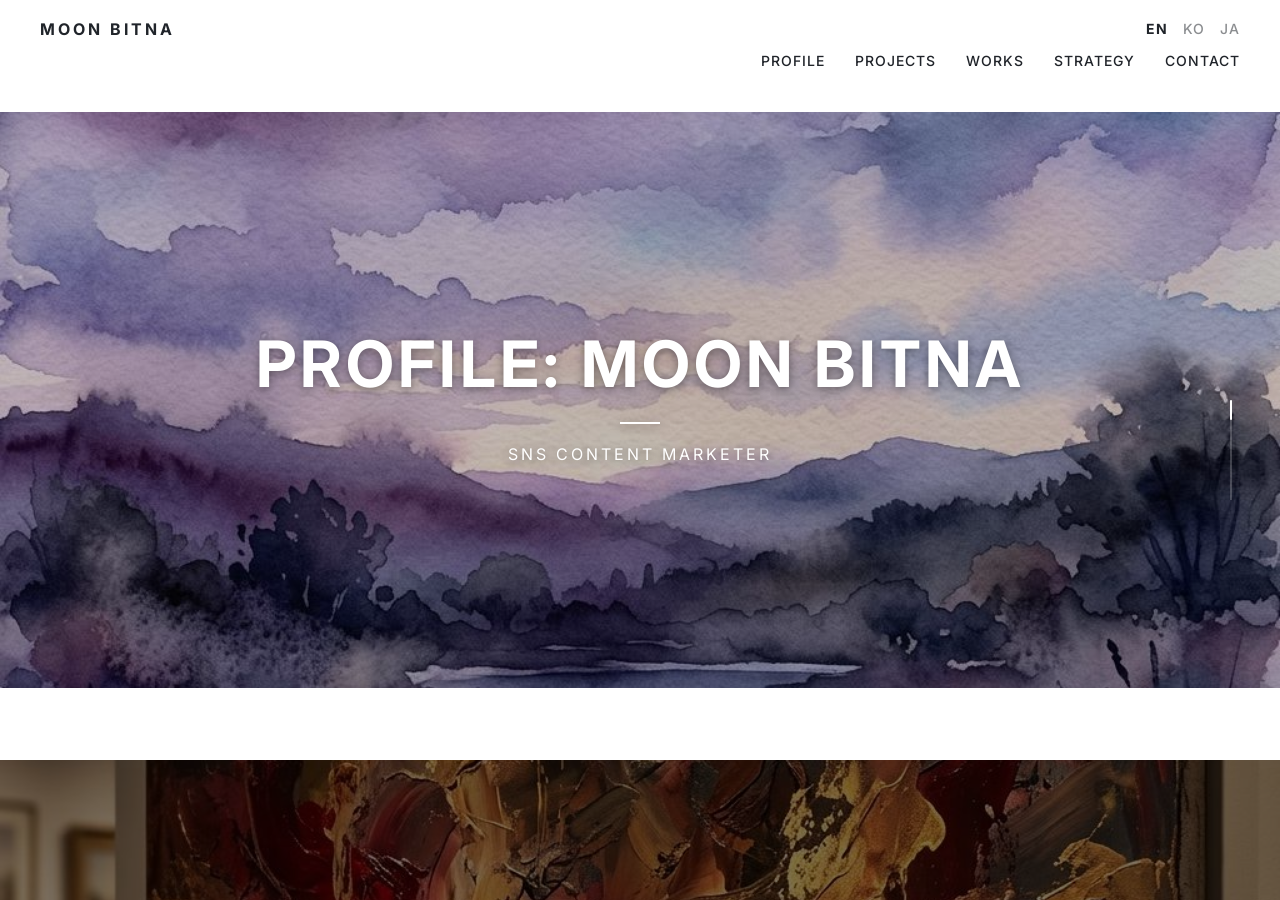
==== commit 16a405b5: "Add files via upload" ====
--- a/index.html
+++ b/index.html
@@ -1,4 +1,4 @@
-﻿<!DOCTYPE html>
+<!DOCTYPE html>
 <html lang="ko">
 <head>
   <meta charset="UTF-8">
@@ -11,6 +11,7 @@
 </head>
 <body>
 
+
   <header class="site-header">
     <div class="logo">
       <a href="#slide-1">MOON BITNA</a>
@@ -36,6 +37,7 @@
   </div>
 
   <main class="scroll-container">
+
     
     <section class="gallery-slide clickable" id="slide-1" style="background-image: url('assets/art_bg_4_1778838385861.jpg');" data-target="profile.html">
       <div class="slide-content">
@@ -235,23 +237,64 @@
 
     // Custom Minimal Scroll Indicator Logic
     const scrollContainer = document.querySelector('.scroll-container');
+    const scrollIndicator = document.querySelector('.custom-scroll-indicator');
     const scrollThumb = document.querySelector('.custom-scroll-thumb');
     const siteHeader = document.querySelector('.site-header');
+    const thumbTravel = 80;
+    let isDraggingScrollThumb = false;
 
     function updateHeaderBackground() {
       siteHeader.classList.toggle('is-scrolled', scrollContainer.scrollTop > 24);
     }
-    
-    scrollContainer.addEventListener('scroll', () => {
+
+    function updateCustomScrollThumb() {
       const scrollableHeight = scrollContainer.scrollHeight - scrollContainer.clientHeight;
       if (scrollableHeight > 0) {
         const scrollPercentage = scrollContainer.scrollTop / scrollableHeight;
-        // Move the thumb down up to 80px (assuming track is 100px and thumb is 20px)
-        scrollThumb.style.transform = `translateY(${scrollPercentage * 80}px)`;
-      }
+        scrollThumb.style.transform = `translateY(${scrollPercentage * thumbTravel}px)`;
+      }
+    }
+
+    function moveScrollToPointer(clientY) {
+      const trackRect = scrollIndicator.getBoundingClientRect();
+      const thumbHeight = scrollThumb.offsetHeight;
+      const usableTrack = Math.max(trackRect.height - thumbHeight, 1);
+      const y = Math.min(Math.max(clientY - trackRect.top - thumbHeight / 2, 0), usableTrack);
+      const scrollableHeight = scrollContainer.scrollHeight - scrollContainer.clientHeight;
+      scrollContainer.scrollTop = scrollableHeight * (y / usableTrack);
+    }
+
+    scrollIndicator.addEventListener('pointerdown', event => {
+      event.preventDefault();
+      isDraggingScrollThumb = true;
+      scrollThumb.classList.add('is-dragging');
+      scrollIndicator.setPointerCapture(event.pointerId);
+      moveScrollToPointer(event.clientY);
+    });
+
+    scrollIndicator.addEventListener('pointermove', event => {
+      if (!isDraggingScrollThumb) return;
+      moveScrollToPointer(event.clientY);
+    });
+
+    function stopScrollThumbDrag(event) {
+      if (!isDraggingScrollThumb) return;
+      isDraggingScrollThumb = false;
+      scrollThumb.classList.remove('is-dragging');
+      if (scrollIndicator.hasPointerCapture(event.pointerId)) {
+        scrollIndicator.releasePointerCapture(event.pointerId);
+      }
+    }
+
+    scrollIndicator.addEventListener('pointerup', stopScrollThumbDrag);
+    scrollIndicator.addEventListener('pointercancel', stopScrollThumbDrag);
+
+    scrollContainer.addEventListener('scroll', () => {
+      updateCustomScrollThumb();
       updateHeaderBackground();
     });
 
+    updateCustomScrollThumb();
     updateHeaderBackground();
   </script>
 </body>
--- a/style.css
+++ b/style.css
@@ -1,4 +1,4 @@
-﻿/* Reset & Basic Variables */
+/* Reset & Basic Variables */
 :root {
   --primary-color: #ffffff;
   --text-shadow: 0 2px 10px rgba(0, 0, 0, 0.4);
@@ -36,24 +36,24 @@
   justify-content: space-between;
   align-items: flex-start;
   z-index: 100;
-  background-color: transparent;
+  background-color: #fff;
   backdrop-filter: none;
   -webkit-backdrop-filter: none;
-  color: #fff;
-  transition: all 0.3s ease;
+  color: #20242a;
+  transition: background-color 0.3s ease, backdrop-filter 0.3s ease, box-shadow 0.3s ease;
   font-size: 14px;
   letter-spacing: 1px;
 }
 
 .site-header.is-scrolled {
-  background-color: rgba(0, 0, 0, 0.24);
-  backdrop-filter: blur(10px);
-  -webkit-backdrop-filter: blur(10px);
-}
-
-/* Add a text shadow to header links so they are readable over images */
+  background-color: rgba(255, 255, 255, 0.72);
+  backdrop-filter: blur(12px);
+  -webkit-backdrop-filter: blur(12px);
+  box-shadow: 0 10px 30px rgba(0, 0, 0, 0.05);
+}
+
 .site-header a {
-  text-shadow: 0 1px 3px rgba(0,0,0,0.5);
+  text-shadow: none;
 }
 
 .logo a {
@@ -77,17 +77,17 @@
 }
 
 .lang-switch a {
-  color: rgba(255, 255, 255, 0.6);
+  color: rgba(32, 36, 42, 0.52);
   font-weight: 500;
   transition: color 0.3s;
 }
 
 .lang-switch a:hover {
-  color: #fff;
+  color: #20242a;
 }
 
 .lang-switch a.active {
-  color: #fff;
+  color: #20242a;
   font-weight: 700;
 }
 
@@ -109,7 +109,7 @@
   height: 1px;
   bottom: 0;
   left: 0;
-  background-color: #fff;
+  background-color: #20242a;
   transition: width 0.3s ease;
 }
 
@@ -123,6 +123,8 @@
   width: 100%;
   overflow-y: scroll;
   background: #fff;
+  padding-top: 112px;
+  padding-bottom: 72px;
   /* Removed scroll-snap for natural scrolling */
   scroll-behavior: smooth;
   
@@ -141,18 +143,37 @@
   right: 40px;
   top: 50%;
   transform: translateY(-50%);
+  width: 18px;
+  height: 100px;
+  z-index: 99;
+  cursor: pointer;
+  touch-action: none;
+}
+
+.custom-scroll-indicator::before {
+  content: '';
+  position: absolute;
+  top: 0;
+  left: 8px;
   width: 2px;
-  height: 100px;
+  height: 100%;
   background-color: rgba(255, 255, 255, 0.2);
-  z-index: 99;
 }
 
 .custom-scroll-thumb {
+  position: relative;
+  left: 8px;
   width: 2px;
   height: 20px;
   background-color: #fff;
   border-radius: 2px;
+  cursor: grab;
+  touch-action: none;
   /* transform is updated via JS */
+}
+
+.custom-scroll-thumb.is-dragging {
+  cursor: grabbing;
 }
 
 /* Individual Slides */
@@ -249,33 +270,38 @@
     flex-direction: column;
     align-items: center;
     gap: 15px;
-    background-color: transparent;
+    background-color: #fff;
     backdrop-filter: none;
     -webkit-backdrop-filter: none;
-    color: #fff;
+    color: #20242a;
   }
 
   .site-header.is-scrolled {
-    background-color: rgba(0, 0, 0, 0.3);
-    backdrop-filter: blur(10px);
-    -webkit-backdrop-filter: blur(10px);
+    background-color: rgba(255, 255, 255, 0.76);
+    backdrop-filter: blur(12px);
+    -webkit-backdrop-filter: blur(12px);
   }
 
   .site-header a {
-    text-shadow: 0 1px 3px rgba(0,0,0,0.5);
+    text-shadow: none;
   }
 
   .lang-switch a {
-    color: rgba(255, 255, 255, 0.62);
+    color: rgba(32, 36, 42, 0.56);
   }
 
   .lang-switch a:hover,
   .lang-switch a.active {
-    color: #fff;
+    color: #20242a;
   }
 
   .nav-links a::after {
-    background-color: #fff;
+    background-color: #20242a;
+  }
+
+  .scroll-container {
+    padding-top: 148px;
+    padding-bottom: 54px;
   }
   
   .header-right {
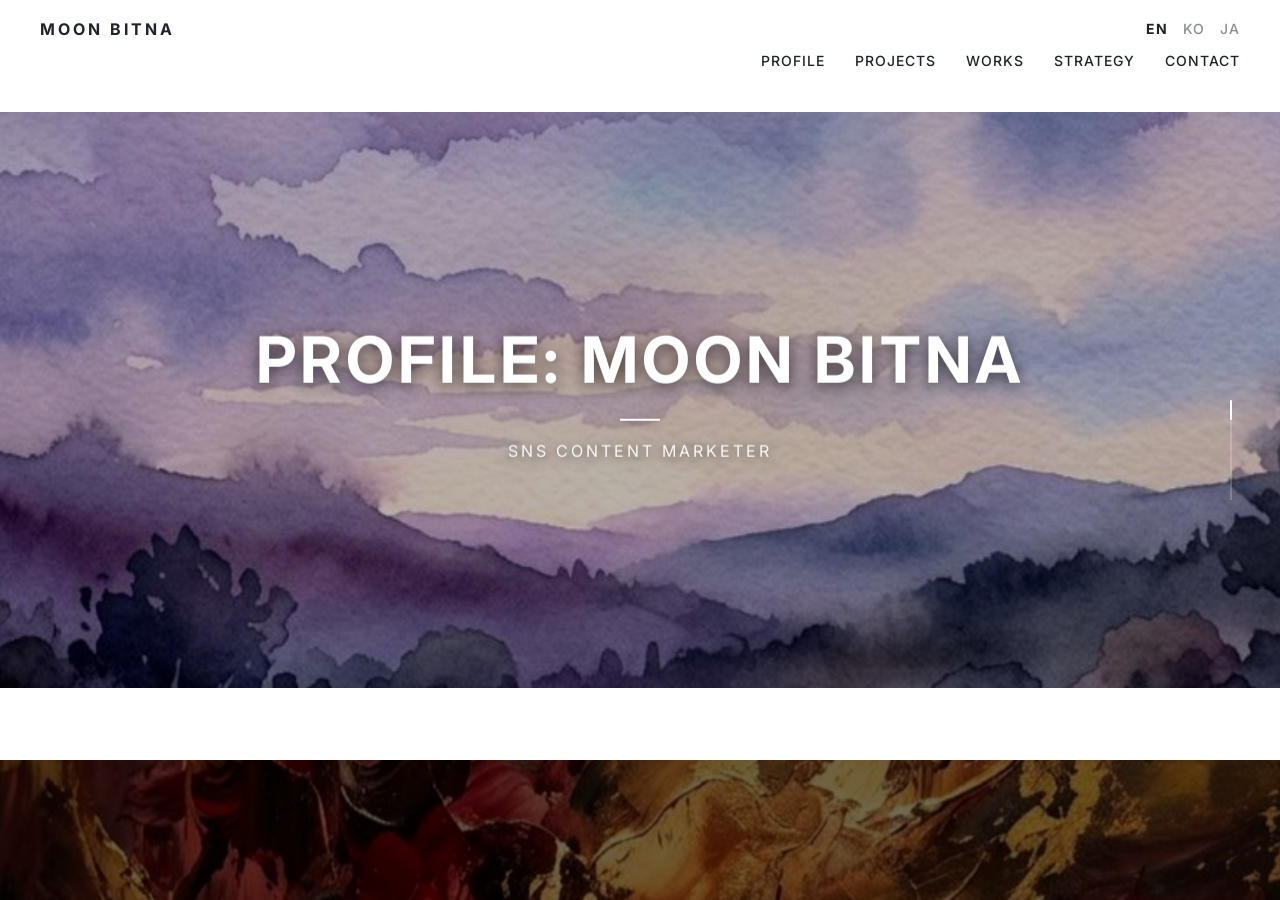
==== commit 4b657230: "Add files via upload" ====
--- a/index.html
+++ b/index.html
@@ -1,252 +1,255 @@
-<!DOCTYPE html>
-<html lang="ko">
-<head>
-  <meta charset="UTF-8">
-  <meta name="viewport" content="width=device-width, initial-scale=1.0">
-  <title>MOON BITNA | SNS CONTENT MARKETER</title>
-  <link rel="preconnect" href="https://fonts.googleapis.com">
-  <link rel="preconnect" href="https://fonts.gstatic.com" crossorigin>
-  <link href="https://fonts.googleapis.com/css2?family=Inter:wght@400;500;700&family=Noto+Sans+KR:wght@400;500;700&display=swap" rel="stylesheet">
-  <link rel="stylesheet" href="style.css">
-</head>
-<body>
-
-
-  <header class="site-header">
-    <div class="logo">
-      <a href="#slide-1">MOON BITNA</a>
-    </div>
-    <div class="header-right">
-      <div class="lang-switch">
-        <a href="#" class="active" onclick="setLang('en'); return false;">EN</a>
-        <a href="#" onclick="setLang('ko'); return false;">KO</a>
-        <a href="#" onclick="setLang('ja'); return false;">JA</a>
-      </div>
-      <nav class="nav-links">
-        <a href="#slide-1" class="i18n" data-en="PROFILE" data-ko="프로필" data-ja="プロフィール">PROFILE</a>
-        <a href="#slide-2" class="i18n" data-en="PROJECTS" data-ko="프로젝트" data-ja="プロジェクト">PROJECTS</a>
-        <a href="#slide-3" class="i18n" data-en="WORKS" data-ko="작업물" data-ja="ワークス">WORKS</a>
-        <a href="#slide-4" class="i18n" data-en="STRATEGY" data-ko="전략" data-ja="戦略">STRATEGY</a>
-        <a href="#slide-5" class="i18n" data-en="CONTACT" data-ko="연락처" data-ja="連絡先">CONTACT</a>
-      </nav>
-    </div>
-  </header>
-
-  <div class="custom-scroll-indicator">
-    <div class="custom-scroll-thumb"></div>
-  </div>
-
-  <main class="scroll-container">
-
-    
+<!DOCTYPE html>
+<html lang="ko">
+<head>
+  <meta charset="UTF-8">
+  <meta name="viewport" content="width=device-width, initial-scale=1.0">
+  <title>MOON BITNA | SNS CONTENT MARKETER</title>
+  <link rel="preconnect" href="https://fonts.googleapis.com">
+  <link rel="preconnect" href="https://fonts.gstatic.com" crossorigin>
+  <link href="https://fonts.googleapis.com/css2?family=Inter:wght@400;500;700&family=Noto+Sans+KR:wght@400;500;700&display=swap" rel="stylesheet">
+  <link rel="stylesheet" href="style.css">
+</head>
+<body>
+
+
+  <header class="site-header">
+    <div class="logo">
+      <a href="index.html">MOON BITNA</a>
+    </div>
+    <div class="header-right">
+      <div class="lang-switch">
+        <a href="#" class="active" onclick="setLang('en'); return false;">EN</a>
+        <a href="#" onclick="setLang('ko'); return false;">KO</a>
+        <a href="#" onclick="setLang('ja'); return false;">JA</a>
+      </div>
+      <nav class="nav-links">
+        <a href="#slide-1" class="i18n" data-en="PROFILE" data-ko="프로필" data-ja="プロフィール">PROFILE</a>
+        <a href="#slide-2" class="i18n" data-en="PROJECTS" data-ko="프로젝트" data-ja="プロジェクト">PROJECTS</a>
+        <a href="#slide-3" class="i18n" data-en="WORKS" data-ko="작업물" data-ja="ワークス">WORKS</a>
+        <a href="#slide-4" class="i18n" data-en="STRATEGY" data-ko="전략" data-ja="戦略">STRATEGY</a>
+        <a href="#slide-5" class="i18n" data-en="CONTACT" data-ko="연락처" data-ja="連絡先">CONTACT</a>
+      </nav>
+    </div>
+  </header>
+
+  <div class="custom-scroll-indicator">
+    <div class="custom-scroll-thumb"></div>
+  </div>
+
+  <main class="scroll-container">
+
+    
     <section class="gallery-slide clickable" id="slide-1" style="background-image: url('assets/art_bg_4_1778838385861.jpg');" data-target="profile.html">
-      <div class="slide-content">
-        <h2 class="i18n" data-en="PROFILE: MOON BITNA" data-ko="프로필: 문빛나" data-ja="プロフィール: ムン・ビンナ">PROFILE: MOON BITNA</h2>
-        <div class="divider"></div>
-        <p class="dates i18n" data-en="SNS CONTENT MARKETER" data-ko="SNS 콘텐츠 마케터" data-ja="SNSコンテンツマーケター">SNS CONTENT MARKETER</p>
-      </div>
-    </section>
-
+      <div class="slide-content">
+        <h2 class="i18n" data-en="PROFILE: MOON BITNA" data-ko="프로필: 문빛나" data-ja="プロフィール: ムン・ビンナ">PROFILE: MOON BITNA</h2>
+        <div class="divider"></div>
+        <p class="dates i18n" data-en="SNS CONTENT MARKETER" data-ko="SNS 콘텐츠 마케터" data-ja="SNSコンテンツマーケター">SNS CONTENT MARKETER</p>
+      </div>
+    </section>
+
     <section class="gallery-slide clickable" id="slide-2" style="background-image: url('assets/art_bg_1_1778838335925.jpg');" data-target="projects.html">
-      <div class="slide-content">
-        <h2 class="i18n" data-en="PROJECTS: THE BEGINNING" data-ko="프로젝트: 시작점" data-ja="プロジェクト: 始まり">PROJECTS: THE BEGINNING</h2>
-        <div class="divider"></div>
-        <p class="dates i18n" data-en="2026 PORTFOLIO" data-ko="2026 포트폴리오" data-ja="2026 ポートフォリオ">2026 PORTFOLIO</p>
-        <p class="location i18n" data-en="PLAN. MAKE. REVEAL." data-ko="기획. 제작. 발행." data-ja="企画. 制作. 展開.">PLAN. MAKE. REVEAL.</p>
-      </div>
-    </section>
-
+      <div class="slide-content">
+        <h2 class="i18n" data-en="PROJECTS: THE BEGINNING" data-ko="프로젝트: 시작점" data-ja="プロジェクト: 始まり">PROJECTS: THE BEGINNING</h2>
+        <div class="divider"></div>
+        <p class="dates i18n" data-en="2026 PORTFOLIO" data-ko="2026 포트폴리오" data-ja="2026 ポートフォリオ">2026 PORTFOLIO</p>
+        <p class="location i18n" data-en="PLAN. MAKE. REVEAL." data-ko="기획. 제작. 발행." data-ja="企画. 制作. 展開.">PLAN. MAKE. REVEAL.</p>
+      </div>
+    </section>
+
     <section class="gallery-slide clickable" id="slide-3" style="background-image: url('assets/art_bg_2_1778838351889.jpg');" data-target="works.html">
-      <div class="slide-content">
-        <h2 class="i18n" data-en="WORKS: VISUAL MOOD" data-ko="작업물: 시각적 무드" data-ja="ワークス: 視覚的ムード">WORKS: VISUAL MOOD</h2>
-        <div class="divider"></div>
-        <p class="dates i18n" data-en="BRAND EXPERIENCE TRANSLATION" data-ko="브랜드 경험 번역" data-ja="ブランド体験の翻訳">BRAND EXPERIENCE TRANSLATION</p>
-        <p class="location i18n" data-en="INSTAGRAM & BLOG & YOUTUBE" data-ko="인스타그램 & 블로그 & 유튜브" data-ja="インスタグラム & ブログ & YouTube">INSTAGRAM & BLOG & YOUTUBE</p>
-      </div>
-    </section>
-
+      <div class="slide-content">
+        <h2 class="i18n" data-en="WORKS: VISUAL MOOD" data-ko="작업물: 시각적 무드" data-ja="ワークス: 視覚的ムード">WORKS: VISUAL MOOD</h2>
+        <div class="divider"></div>
+        <p class="dates i18n" data-en="BRAND EXPERIENCE TRANSLATION" data-ko="브랜드 경험 번역" data-ja="ブランド体験の翻訳">BRAND EXPERIENCE TRANSLATION</p>
+        <p class="location i18n" data-en="INSTAGRAM & BLOG & YOUTUBE" data-ko="인스타그램 & 블로그 & 유튜브" data-ja="インスタグラム & ブログ & YouTube">INSTAGRAM & BLOG & YOUTUBE</p>
+      </div>
+    </section>
+
     <section class="gallery-slide clickable" id="slide-4" style="background-image: url('assets/art_bg_3_1778838367825.jpg');" data-target="strategy.html">
-      <div class="slide-content">
-        <h2 class="i18n" data-en="STRATEGY: CAREER IMPACT MAP" data-ko="전략: 커리어 성과 지도" data-ja="戦略: キャリア成果マップ">STRATEGY: CAREER IMPACT MAP</h2>
-        <div class="divider"></div>
-        <p class="dates i18n" data-en="DATA-DRIVEN OPERATIONS" data-ko="데이터 기반 운영" data-ja="データ基盤の運営">DATA-DRIVEN OPERATIONS</p>
-        <p class="location i18n" data-en="PERFORMANCE & GROWTH" data-ko="성과와 성장" data-ja="成果と成長">PERFORMANCE & GROWTH</p>
-      </div>
-    </section>
-
+      <div class="slide-content">
+        <h2 class="i18n" data-en="STRATEGY: CAREER IMPACT MAP" data-ko="전략: 커리어 성과 지도" data-ja="戦略: キャリア成果マップ">STRATEGY: CAREER IMPACT MAP</h2>
+        <div class="divider"></div>
+        <p class="dates i18n" data-en="DATA-DRIVEN OPERATIONS" data-ko="데이터 기반 운영" data-ja="データ基盤の運営">DATA-DRIVEN OPERATIONS</p>
+        <p class="location i18n" data-en="PERFORMANCE & GROWTH" data-ko="성과와 성장" data-ja="成果と成長">PERFORMANCE & GROWTH</p>
+      </div>
+    </section>
+
     <section class="gallery-slide contact-slide" id="slide-5" style="background-image: url('assets/art_bg_5_1778839047399.jpg');" role="button" tabindex="0" aria-haspopup="dialog" aria-controls="contact-modal">
-      <div class="slide-content contact-content">
-        <p class="contact-eyebrow i18n" data-en="CONTACT" data-ko="연락처" data-ja="連絡先">CONTACT</p>
-        <h2 class="i18n" data-en="Let's build the next story." data-ko="다음 이야기를 함께 만들어요." data-ja="次の物語を一緒に作りましょう。">Let's build the next story.</h2>
-        <p class="contact-lead i18n" data-en="If you have a content proposal, collaboration question, or portfolio inquiry, send a message and I will reply as soon as I can." data-ko="콘텐츠 제안, 협업 문의, 포트폴리오 관련 질문이 있다면 편하게 남겨주세요. 확인 후 빠르게 답변드리겠습니다." data-ja="コンテンツ提案、協業のご相談、ポートフォリオに関する質問があればお気軽にお送りください。確認後、できるだけ早く返信します。">If you have a content proposal, collaboration question, or portfolio inquiry, send a message and I will reply as soon as I can.</p>
-      </div>
-    </section>
-
-  </main>
-
-  <div class="contact-modal" id="contact-modal" aria-hidden="true">
-    <div class="contact-modal-backdrop" data-close-contact></div>
-    <section class="contact-panel" role="dialog" aria-modal="true" aria-labelledby="contact-modal-title">
-      <button type="button" class="contact-close" data-close-contact aria-label="Close">×</button>
-      <div class="contact-info">
-        <p class="contact-label i18n" id="contact-modal-title" data-en="Values or Communication" data-ko="가치관 혹은 소통" data-ja="価値観とコミュニケーション">Values or Communication</p>
-        <p class="contact-copy i18n" data-en="I am waiting for thoughtful proposals that can share warm stories, clear goals, and useful insights." data-ko="따뜻한 이야기와 영감을 함께 나눌 멋진 제안을 기다립니다." data-ja="温かい物語とインスピレーションを一緒に分かち合える素敵な提案をお待ちしています。">I am waiting for thoughtful proposals that can share warm stories, clear goals, and useful insights.</p>
-        <p class="contact-email-title">Email</p>
-        <a class="contact-email" href="mailto:qlcsk0411@naver.com">qlcsk0411@naver.com</a>
-      </div>
-      <form class="contact-form" action="mailto:qlcsk0411@naver.com" method="post" enctype="text/plain">
-        <div class="contact-fields">
-          <input class="i18n-placeholder" name="name" type="text" data-en="Name" data-ko="이름" data-ja="お名前" placeholder="Name">
-          <input class="i18n-placeholder" name="email" type="email" data-en="Email" data-ko="이메일" data-ja="メール" placeholder="Email">
-        </div>
-        <textarea class="i18n-placeholder" name="message" data-en="What would you like to talk about?" data-ko="어떤 이야기를 나누고 싶으신가요?" data-ja="どんなお話をしたいですか？" placeholder="What would you like to talk about?"></textarea>
-        <button type="submit" class="contact-submit i18n" data-en="Send Message" data-ko="메시지 보내기" data-ja="メッセージを送る">Send Message</button>
-      </form>
-    </section>
-  </div>
-
-  <script>
-    const supportedLangs = ['en', 'ko', 'ja'];
-
-    function normalizeLang(lang) {
-      return supportedLangs.includes(lang) ? lang : 'en';
-    }
-
-    function getInitialLang() {
-      try {
-        return normalizeLang(localStorage.getItem('moonBitnaLang'));
-      } catch (error) {
-        return 'en';
-      }
-    }
-
-    function setLang(lang) {
-      lang = normalizeLang(lang);
-
-      try {
-        localStorage.setItem('moonBitnaLang', lang);
-      } catch (error) {
-        // Continue without persistence if localStorage is unavailable.
-      }
-
-      document.documentElement.lang = lang;
-
-      // Update active class on language switcher
-      document.querySelectorAll('.lang-switch a').forEach(el => {
-        el.classList.remove('active');
-        if (el.textContent.toLowerCase() === lang) {
-          el.classList.add('active');
-        }
-      });
-
-      // Update text content for all i18n elements
-      document.querySelectorAll('.i18n').forEach(el => {
-        if (el.dataset[lang]) {
-          el.textContent = el.dataset[lang];
-        }
-      });
-
-      document.querySelectorAll('.i18n-placeholder').forEach(el => {
-        if (el.dataset[lang]) {
-          el.placeholder = el.dataset[lang];
-        }
-      });
-      
-      // Change font family based on language for better rendering
-      if (lang === 'ko') {
-        document.body.style.fontFamily = "var(--font-ko), sans-serif";
-      } else {
-        document.body.style.fontFamily = "var(--font-en), sans-serif";
-      }
-    }
-
-    setLang(getInitialLang());
-
-    document.querySelectorAll('.gallery-slide.clickable[data-target]').forEach(slide => {
-      slide.setAttribute('role', 'link');
-      slide.setAttribute('tabindex', '0');
-      slide.addEventListener('click', event => {
-        window.location.href = slide.dataset.target;
-      });
-      slide.addEventListener('keydown', event => {
-        if (event.key === 'Enter' || event.key === ' ') {
-          event.preventDefault();
-          window.location.href = slide.dataset.target;
-        }
-      });
-    });
-
-    const contactSlide = document.querySelector('#slide-5');
-    const contactModal = document.querySelector('#contact-modal');
-
-    function openContactModal() {
-      contactModal.classList.add('is-open');
-      contactModal.setAttribute('aria-hidden', 'false');
-    }
-
-    function closeContactModal() {
-      contactModal.classList.remove('is-open');
-      contactModal.setAttribute('aria-hidden', 'true');
-    }
-
-    contactSlide.addEventListener('click', openContactModal);
-    contactSlide.addEventListener('keydown', event => {
-      if (event.key === 'Enter' || event.key === ' ') {
-        event.preventDefault();
-        openContactModal();
-      }
-    });
-
-    document.querySelectorAll('[data-close-contact]').forEach(el => {
-      el.addEventListener('click', closeContactModal);
-    });
-
-    document.addEventListener('keydown', event => {
-      if (event.key === 'Escape') {
-        closeContactModal();
-      }
-    });
-
-    // Scroll animation for slide content
-    const observer = new IntersectionObserver((entries) => {
-      entries.forEach(entry => {
-        if (entry.isIntersecting) {
-          entry.target.classList.add('visible');
-        } else {
-          entry.target.classList.remove('visible');
-        }
-      });
-    }, { threshold: 0.3 });
-
-    document.querySelectorAll('.slide-content').forEach(slide => {
-      observer.observe(slide);
-    });
-
-    const slideToneObserver = new IntersectionObserver((entries) => {
-      entries.forEach(entry => {
-        entry.target.classList.toggle('is-color-active', entry.isIntersecting);
-      });
-    }, {
-      root: document.querySelector('.scroll-container'),
-      threshold: 0.58
-    });
-
-    document.querySelectorAll('.gallery-slide').forEach(slide => {
-      slideToneObserver.observe(slide);
-    });
-
-    // Custom Minimal Scroll Indicator Logic
-    const scrollContainer = document.querySelector('.scroll-container');
-    const scrollIndicator = document.querySelector('.custom-scroll-indicator');
+      <div class="slide-content contact-content">
+        <p class="contact-eyebrow i18n" data-en="CONTACT" data-ko="연락처" data-ja="連絡先">CONTACT</p>
+        <h2 class="i18n" data-en="Let's build the next story." data-ko="다음 이야기를 함께 만들어요." data-ja="次の物語を一緒に作りましょう。">Let's build the next story.</h2>
+        <p class="contact-lead i18n" data-en="If you have a content proposal, collaboration question, or portfolio inquiry, send a message and I will reply as soon as I can." data-ko="콘텐츠 제안, 협업 문의, 포트폴리오 관련 질문이 있다면 편하게 남겨주세요. 확인 후 빠르게 답변드리겠습니다." data-ja="コンテンツ提案、協業のご相談、ポートフォリオに関する質問があればお気軽にお送りください。確認後、できるだけ早く返信します。">If you have a content proposal, collaboration question, or portfolio inquiry, send a message and I will reply as soon as I can.</p>
+      </div>
+    </section>
+
+  </main>
+
+  <div class="contact-modal" id="contact-modal" aria-hidden="true">
+    <div class="contact-modal-backdrop" data-close-contact></div>
+    <section class="contact-panel" role="dialog" aria-modal="true" aria-labelledby="contact-modal-title">
+      <button type="button" class="contact-close" data-close-contact aria-label="Close">×</button>
+      <div class="contact-info">
+        <p class="contact-label i18n" id="contact-modal-title" data-en="Values or Communication" data-ko="가치관 혹은 소통" data-ja="価値観とコミュニケーション">Values or Communication</p>
+        <p class="contact-copy i18n" data-en="I am waiting for thoughtful proposals that can share warm stories, clear goals, and useful insights." data-ko="따뜻한 이야기와 영감을 함께 나눌 멋진 제안을 기다립니다." data-ja="温かい物語とインスピレーションを一緒に分かち合える素敵な提案をお待ちしています。">I am waiting for thoughtful proposals that can share warm stories, clear goals, and useful insights.</p>
+        <p class="contact-email-title">Email</p>
+        <a class="contact-email" href="mailto:qlcsk0411@naver.com">qlcsk0411@naver.com</a>
+      </div>
+      <form class="contact-form" action="mailto:qlcsk0411@naver.com" method="post" enctype="text/plain">
+        <div class="contact-fields">
+          <input class="i18n-placeholder" name="name" type="text" data-en="Name" data-ko="이름" data-ja="お名前" placeholder="Name">
+          <input class="i18n-placeholder" name="email" type="email" data-en="Email" data-ko="이메일" data-ja="メール" placeholder="Email">
+        </div>
+        <textarea class="i18n-placeholder" name="message" data-en="What would you like to talk about?" data-ko="어떤 이야기를 나누고 싶으신가요?" data-ja="どんなお話をしたいですか？" placeholder="What would you like to talk about?"></textarea>
+        <button type="submit" class="contact-submit i18n" data-en="Send Message" data-ko="메시지 보내기" data-ja="メッセージを送る">Send Message</button>
+      </form>
+    </section>
+  </div>
+
+  <script>
+    const supportedLangs = ['en', 'ko', 'ja'];
+
+    function normalizeLang(lang) {
+      return supportedLangs.includes(lang) ? lang : 'en';
+    }
+
+    function getInitialLang() {
+      try {
+        return normalizeLang(localStorage.getItem('moonBitnaLang'));
+      } catch (error) {
+        return 'en';
+      }
+    }
+
+    function setLang(lang) {
+      lang = normalizeLang(lang);
+
+      try {
+        localStorage.setItem('moonBitnaLang', lang);
+      } catch (error) {
+        // Continue without persistence if localStorage is unavailable.
+      }
+
+      document.documentElement.lang = lang;
+
+      // Update active class on language switcher
+      document.querySelectorAll('.lang-switch a').forEach(el => {
+        el.classList.remove('active');
+        if (el.textContent.toLowerCase() === lang) {
+          el.classList.add('active');
+        }
+      });
+
+      // Update text content for all i18n elements
+      document.querySelectorAll('.i18n').forEach(el => {
+        if (el.dataset[lang]) {
+          el.textContent = el.dataset[lang];
+        }
+      });
+
+      document.querySelectorAll('.i18n-placeholder').forEach(el => {
+        if (el.dataset[lang]) {
+          el.placeholder = el.dataset[lang];
+        }
+      });
+      
+      // Change font family based on language for better rendering
+      if (lang === 'ko') {
+        document.body.style.fontFamily = "var(--font-ko), sans-serif";
+      } else {
+        document.body.style.fontFamily = "var(--font-en), sans-serif";
+      }
+    }
+
+    setLang(getInitialLang());
+
+    document.querySelectorAll('.gallery-slide.clickable[data-target]').forEach(slide => {
+      slide.setAttribute('role', 'link');
+      slide.setAttribute('tabindex', '0');
+      slide.addEventListener('click', event => {
+        window.location.href = slide.dataset.target;
+      });
+      slide.addEventListener('keydown', event => {
+        if (event.key === 'Enter' || event.key === ' ') {
+          event.preventDefault();
+          window.location.href = slide.dataset.target;
+        }
+      });
+    });
+
+    const contactSlide = document.querySelector('#slide-5');
+    const contactModal = document.querySelector('#contact-modal');
+
+    function openContactModal() {
+      contactModal.classList.add('is-open');
+      contactModal.setAttribute('aria-hidden', 'false');
+    }
+
+    function closeContactModal() {
+      contactModal.classList.remove('is-open');
+      contactModal.setAttribute('aria-hidden', 'true');
+    }
+
+    contactSlide.addEventListener('click', openContactModal);
+    contactSlide.addEventListener('keydown', event => {
+      if (event.key === 'Enter' || event.key === ' ') {
+        event.preventDefault();
+        openContactModal();
+      }
+    });
+
+    document.querySelectorAll('[data-close-contact]').forEach(el => {
+      el.addEventListener('click', closeContactModal);
+    });
+
+    document.addEventListener('keydown', event => {
+      if (event.key === 'Escape') {
+        closeContactModal();
+      }
+    });
+
+    // Scroll animation for slide content
+    const observer = new IntersectionObserver((entries) => {
+      entries.forEach(entry => {
+        if (entry.isIntersecting) {
+          entry.target.classList.add('visible');
+        } else {
+          entry.target.classList.remove('visible');
+        }
+      });
+    }, { threshold: 0.3 });
+
+    document.querySelectorAll('.slide-content').forEach(slide => {
+      observer.observe(slide);
+    });
+
+    const slideToneObserver = new IntersectionObserver((entries) => {
+      entries.forEach(entry => {
+        entry.target.classList.toggle('is-color-active', entry.isIntersecting);
+      });
+    }, {
+      root: document.querySelector('.scroll-container'),
+      threshold: 0.58
+    });
+
+    document.querySelectorAll('.gallery-slide').forEach(slide => {
+      slideToneObserver.observe(slide);
+    });
+
+    // Custom Minimal Scroll Indicator Logic
+    const scrollContainer = document.querySelector('.scroll-container');
+    const scrollIndicator = document.querySelector('.custom-scroll-indicator');
     const scrollThumb = document.querySelector('.custom-scroll-thumb');
     const siteHeader = document.querySelector('.site-header');
+    const parallaxSlides = Array.from(document.querySelectorAll('.gallery-slide'));
+    const reduceMotion = window.matchMedia('(prefers-reduced-motion: reduce)');
     const thumbTravel = 80;
     let isDraggingScrollThumb = false;
-
-    function updateHeaderBackground() {
-      siteHeader.classList.toggle('is-scrolled', scrollContainer.scrollTop > 24);
-    }
-
+    let parallaxFrame = null;
+
+    function updateHeaderBackground() {
+      siteHeader.classList.toggle('is-scrolled', scrollContainer.scrollTop > 24);
+    }
+
     function updateCustomScrollThumb() {
       const scrollableHeight = scrollContainer.scrollHeight - scrollContainer.clientHeight;
       if (scrollableHeight > 0) {
@@ -255,47 +258,85 @@
       }
     }
 
-    function moveScrollToPointer(clientY) {
-      const trackRect = scrollIndicator.getBoundingClientRect();
-      const thumbHeight = scrollThumb.offsetHeight;
-      const usableTrack = Math.max(trackRect.height - thumbHeight, 1);
-      const y = Math.min(Math.max(clientY - trackRect.top - thumbHeight / 2, 0), usableTrack);
-      const scrollableHeight = scrollContainer.scrollHeight - scrollContainer.clientHeight;
-      scrollContainer.scrollTop = scrollableHeight * (y / usableTrack);
+    function clamp(value, min, max) {
+      return Math.min(Math.max(value, min), max);
     }
 
-    scrollIndicator.addEventListener('pointerdown', event => {
-      event.preventDefault();
-      isDraggingScrollThumb = true;
-      scrollThumb.classList.add('is-dragging');
-      scrollIndicator.setPointerCapture(event.pointerId);
-      moveScrollToPointer(event.clientY);
-    });
-
-    scrollIndicator.addEventListener('pointermove', event => {
-      if (!isDraggingScrollThumb) return;
-      moveScrollToPointer(event.clientY);
-    });
-
-    function stopScrollThumbDrag(event) {
-      if (!isDraggingScrollThumb) return;
-      isDraggingScrollThumb = false;
-      scrollThumb.classList.remove('is-dragging');
-      if (scrollIndicator.hasPointerCapture(event.pointerId)) {
-        scrollIndicator.releasePointerCapture(event.pointerId);
+    function updateParallaxSlides() {
+      parallaxFrame = null;
+
+      if (reduceMotion.matches) {
+        return;
       }
+
+      const viewportCenter = window.innerHeight / 2;
+
+      parallaxSlides.forEach(slide => {
+        const rect = slide.getBoundingClientRect();
+        const slideCenter = rect.top + rect.height / 2;
+        const distance = slideCenter - viewportCenter;
+        const imageOffset = clamp(distance * -0.28, -170, 170);
+        const contentOffset = clamp(distance * 0.085, -52, 52);
+
+        slide.style.setProperty('--parallax-y', `${imageOffset.toFixed(2)}px`);
+        slide.style.setProperty('--content-y', `${contentOffset.toFixed(2)}px`);
+      });
     }
 
-    scrollIndicator.addEventListener('pointerup', stopScrollThumbDrag);
-    scrollIndicator.addEventListener('pointercancel', stopScrollThumbDrag);
-
+    function requestParallaxUpdate() {
+      if (parallaxFrame !== null) {
+        return;
+      }
+
+      parallaxFrame = requestAnimationFrame(updateParallaxSlides);
+    }
+
+    function moveScrollToPointer(clientY) {
+      const trackRect = scrollIndicator.getBoundingClientRect();
+      const thumbHeight = scrollThumb.offsetHeight;
+      const usableTrack = Math.max(trackRect.height - thumbHeight, 1);
+      const y = Math.min(Math.max(clientY - trackRect.top - thumbHeight / 2, 0), usableTrack);
+      const scrollableHeight = scrollContainer.scrollHeight - scrollContainer.clientHeight;
+      scrollContainer.scrollTop = scrollableHeight * (y / usableTrack);
+    }
+
+    scrollIndicator.addEventListener('pointerdown', event => {
+      event.preventDefault();
+      isDraggingScrollThumb = true;
+      scrollThumb.classList.add('is-dragging');
+      scrollIndicator.setPointerCapture(event.pointerId);
+      moveScrollToPointer(event.clientY);
+    });
+
+    scrollIndicator.addEventListener('pointermove', event => {
+      if (!isDraggingScrollThumb) return;
+      moveScrollToPointer(event.clientY);
+    });
+
+    function stopScrollThumbDrag(event) {
+      if (!isDraggingScrollThumb) return;
+      isDraggingScrollThumb = false;
+      scrollThumb.classList.remove('is-dragging');
+      if (scrollIndicator.hasPointerCapture(event.pointerId)) {
+        scrollIndicator.releasePointerCapture(event.pointerId);
+      }
+    }
+
+    scrollIndicator.addEventListener('pointerup', stopScrollThumbDrag);
+    scrollIndicator.addEventListener('pointercancel', stopScrollThumbDrag);
+
     scrollContainer.addEventListener('scroll', () => {
       updateCustomScrollThumb();
       updateHeaderBackground();
+      requestParallaxUpdate();
     });
+
+    window.addEventListener('resize', requestParallaxUpdate);
+    reduceMotion.addEventListener('change', requestParallaxUpdate);
 
     updateCustomScrollThumb();
     updateHeaderBackground();
+    updateParallaxSlides();
   </script>
 </body>
 </html>
--- a/style.css
+++ b/style.css
@@ -1,257 +1,281 @@
-/* Reset & Basic Variables */
+/* Reset & Basic Variables */
 :root {
   --primary-color: #ffffff;
   --text-shadow: 0 2px 10px rgba(0, 0, 0, 0.4);
   --header-bg: rgba(255, 255, 255, 0.95);
   --font-en: 'Inter', sans-serif;
   --font-ko: 'Noto Sans KR', sans-serif;
-}
-
-* {
-  box-sizing: border-box;
-  margin: 0;
-  padding: 0;
-}
-
-html, body {
-  height: 100%;
-  font-family: var(--font-en);
-  color: var(--primary-color);
-  overflow: hidden; 
-}
-
-a {
-  text-decoration: none;
-  color: inherit;
-}
-
-/* Header / Navigation */
-.site-header {
-  position: fixed;
-  top: 0;
-  left: 0;
-  width: 100%;
-  padding: 20px 40px;
-  display: flex;
-  justify-content: space-between;
-  align-items: flex-start;
-  z-index: 100;
-  background-color: #fff;
-  backdrop-filter: none;
-  -webkit-backdrop-filter: none;
-  color: #20242a;
-  transition: background-color 0.3s ease, backdrop-filter 0.3s ease, box-shadow 0.3s ease;
-  font-size: 14px;
-  letter-spacing: 1px;
-}
-
-.site-header.is-scrolled {
-  background-color: rgba(255, 255, 255, 0.72);
-  backdrop-filter: blur(12px);
-  -webkit-backdrop-filter: blur(12px);
-  box-shadow: 0 10px 30px rgba(0, 0, 0, 0.05);
-}
-
-.site-header a {
-  text-shadow: none;
-}
-
-.logo a {
-  font-weight: 700;
-  font-size: 16px;
-  line-height: 1.2;
-  display: block;
-  letter-spacing: 3px;
-}
-
-.header-right {
-  display: flex;
-  flex-direction: column;
-  align-items: flex-end;
-  gap: 15px;
-}
-
-.lang-switch {
-  display: flex;
-  gap: 15px;
-}
-
-.lang-switch a {
-  color: rgba(32, 36, 42, 0.52);
-  font-weight: 500;
-  transition: color 0.3s;
-}
-
-.lang-switch a:hover {
-  color: #20242a;
-}
-
-.lang-switch a.active {
-  color: #20242a;
-  font-weight: 700;
-}
-
-.nav-links {
-  display: flex;
-  gap: 30px;
-}
-
-.nav-links a {
-  font-weight: 500;
-  position: relative;
-  padding-bottom: 4px;
-}
-
-.nav-links a::after {
-  content: '';
-  position: absolute;
-  width: 0;
-  height: 1px;
-  bottom: 0;
-  left: 0;
-  background-color: #20242a;
-  transition: width 0.3s ease;
-}
-
-.nav-links a:hover::after {
-  width: 100%;
-}
-
-/* Scroll Container */
-.scroll-container {
-  height: 100vh;
-  width: 100%;
-  overflow-y: scroll;
-  background: #fff;
-  padding-top: 112px;
-  padding-bottom: 72px;
-  /* Removed scroll-snap for natural scrolling */
-  scroll-behavior: smooth;
-  
-  /* Hide native scrollbar for cleaner look */
-  -ms-overflow-style: none;
-  scrollbar-width: none;
-}
-
-.scroll-container::-webkit-scrollbar {
-  display: none;
-}
-
-/* Custom Minimal Scroll Indicator */
-.custom-scroll-indicator {
-  position: fixed;
-  right: 40px;
-  top: 50%;
-  transform: translateY(-50%);
-  width: 18px;
-  height: 100px;
-  z-index: 99;
-  cursor: pointer;
-  touch-action: none;
-}
-
-.custom-scroll-indicator::before {
-  content: '';
-  position: absolute;
-  top: 0;
-  left: 8px;
-  width: 2px;
-  height: 100%;
-  background-color: rgba(255, 255, 255, 0.2);
-}
-
-.custom-scroll-thumb {
-  position: relative;
-  left: 8px;
-  width: 2px;
-  height: 20px;
-  background-color: #fff;
-  border-radius: 2px;
-  cursor: grab;
-  touch-action: none;
-  /* transform is updated via JS */
-}
-
-.custom-scroll-thumb.is-dragging {
-  cursor: grabbing;
-}
-
-/* Individual Slides */
+}
+
+* {
+  box-sizing: border-box;
+  margin: 0;
+  padding: 0;
+}
+
+html, body {
+  height: 100%;
+  font-family: var(--font-en);
+  color: var(--primary-color);
+  overflow: hidden; 
+}
+
+a {
+  text-decoration: none;
+  color: inherit;
+}
+
+/* Header / Navigation */
+.site-header {
+  position: fixed;
+  top: 0;
+  left: 0;
+  width: 100%;
+  padding: 20px 40px;
+  display: flex;
+  justify-content: space-between;
+  align-items: flex-start;
+  z-index: 100;
+  background-color: #fff;
+  backdrop-filter: none;
+  -webkit-backdrop-filter: none;
+  color: #20242a;
+  transition: background-color 0.3s ease, backdrop-filter 0.3s ease, box-shadow 0.3s ease;
+  font-size: 14px;
+  letter-spacing: 1px;
+}
+
+.site-header.is-scrolled {
+  background-color: rgba(255, 255, 255, 0.72);
+  backdrop-filter: blur(12px);
+  -webkit-backdrop-filter: blur(12px);
+  box-shadow: 0 10px 30px rgba(0, 0, 0, 0.05);
+}
+
+.site-header a {
+  text-shadow: none;
+}
+
+.logo a {
+  font-weight: 700;
+  font-size: 16px;
+  line-height: 1.2;
+  display: block;
+  letter-spacing: 3px;
+}
+
+.header-right {
+  display: flex;
+  flex-direction: column;
+  align-items: flex-end;
+  gap: 15px;
+}
+
+.lang-switch {
+  display: flex;
+  gap: 15px;
+}
+
+.lang-switch a {
+  color: rgba(32, 36, 42, 0.52);
+  font-weight: 500;
+  transition: color 0.3s;
+}
+
+.lang-switch a:hover {
+  color: #20242a;
+}
+
+.lang-switch a.active {
+  color: #20242a;
+  font-weight: 700;
+}
+
+.nav-links {
+  display: flex;
+  gap: 30px;
+}
+
+.nav-links a {
+  font-weight: 500;
+  position: relative;
+  padding-bottom: 4px;
+}
+
+.nav-links a::after {
+  content: '';
+  position: absolute;
+  width: 0;
+  height: 1px;
+  bottom: 0;
+  left: 0;
+  background-color: #20242a;
+  transition: width 0.3s ease;
+}
+
+.nav-links a:hover::after {
+  width: 100%;
+}
+
+/* Scroll Container */
+.scroll-container {
+  height: 100vh;
+  width: 100%;
+  overflow-y: scroll;
+  background: #fff;
+  padding-top: 112px;
+  padding-bottom: 72px;
+  /* Removed scroll-snap for natural scrolling */
+  scroll-behavior: smooth;
+  
+  /* Hide native scrollbar for cleaner look */
+  -ms-overflow-style: none;
+  scrollbar-width: none;
+}
+
+.scroll-container::-webkit-scrollbar {
+  display: none;
+}
+
+/* Custom Minimal Scroll Indicator */
+.custom-scroll-indicator {
+  position: fixed;
+  right: 40px;
+  top: 50%;
+  transform: translateY(-50%);
+  width: 18px;
+  height: 100px;
+  z-index: 99;
+  cursor: pointer;
+  touch-action: none;
+}
+
+.custom-scroll-indicator::before {
+  content: '';
+  position: absolute;
+  top: 0;
+  left: 8px;
+  width: 2px;
+  height: 100%;
+  background-color: rgba(255, 255, 255, 0.2);
+}
+
+.custom-scroll-thumb {
+  position: relative;
+  left: 8px;
+  width: 2px;
+  height: 20px;
+  background-color: #fff;
+  border-radius: 2px;
+  cursor: grab;
+  touch-action: none;
+  /* transform is updated via JS */
+}
+
+.custom-scroll-thumb.is-dragging {
+  cursor: grabbing;
+}
+
+/* Individual Slides */
 .gallery-slide {
   position: relative;
+  isolation: isolate;
   width: 100%;
   height: 64vh;
   min-height: 520px;
-  /* Fixed background creates the parallax effect where text scrolls up over the image */
   background-attachment: scroll;
   background-size: cover;
-  background-position: center;
-  background-repeat: no-repeat;
-  background-color: #111;
+  background-position: center;
+  background-repeat: no-repeat;
+  background-color: #111;
   display: flex;
   align-items: center;
   justify-content: center;
   text-align: center;
+  overflow: hidden;
+  --parallax-y: 0px;
+  --content-y: 0px;
+  --parallax-scale: 1.2;
 }
 
 .scroll-container .gallery-slide:not(:last-child) {
   margin-bottom: 72px;
 }
 
-/* Dark Overlay for better text readability */
+.gallery-slide::after {
+  content: '';
+  position: absolute;
+  inset: -18vh -8vw;
+  z-index: 0;
+  background-image: inherit;
+  background-size: cover;
+  background-position: center;
+  background-repeat: no-repeat;
+  transform: translate3d(0, var(--parallax-y), 0) scale(var(--parallax-scale));
+  transform-origin: center;
+  filter: saturate(1.08) contrast(1.04);
+  transition: transform 0.06s linear;
+  will-change: transform;
+  pointer-events: none;
+}
+
 .gallery-slide::before {
   content: '';
   position: absolute;
   top: 0; left: 0; right: 0; bottom: 0;
-  background: rgba(0, 0, 0, 0.5);
+  background: rgba(0, 0, 0, 0.56);
   z-index: 1;
   transition: background 0.26s ease;
 }
 
 .gallery-slide.is-color-active::before {
-  background: rgba(0, 0, 0, 0.24);
-}
-
-/* Slide Content Container */
+  background: rgba(0, 0, 0, 0.28);
+}
+
+/* Slide Content Container */
 .slide-content {
   position: relative;
   z-index: 2;
+  width: min(100%, 1200px);
   padding: 0 20px;
   max-width: 1200px;
   opacity: 0;
   transform: translateY(40px);
   transition: opacity 1s cubic-bezier(0.16, 1, 0.3, 1), transform 1s cubic-bezier(0.16, 1, 0.3, 1);
+  will-change: transform;
 }
 
 /* Applied via JS IntersectionObserver */
 .slide-content.visible {
   opacity: 1;
-  transform: translateY(0);
-}
-
+  transform: translate3d(0, var(--content-y), 0);
+}
+
 .slide-content h2 {
   font-size: clamp(32px, 5vw, 64px);
   font-weight: 700;
   letter-spacing: 4px;
-  text-shadow: var(--text-shadow);
+  text-shadow: 0 3px 16px rgba(0, 0, 0, 0.62);
   margin-bottom: 20px;
   line-height: 1.2;
   text-transform: uppercase;
-}
-
-.divider {
-  width: 40px;
-  height: 2px;
-  background-color: #fff;
-  margin: 0 auto 20px;
-  box-shadow: var(--text-shadow);
-}
-
+  overflow-wrap: anywhere;
+}
+
+.divider {
+  width: 40px;
+  height: 2px;
+  background-color: #fff;
+  margin: 0 auto 20px;
+  box-shadow: var(--text-shadow);
+}
+
 .dates {
   font-size: 16px;
   letter-spacing: 3px;
   margin-bottom: 10px;
-  text-shadow: var(--text-shadow);
+  color: rgba(255, 255, 255, 0.94);
+  text-shadow: 0 2px 12px rgba(0, 0, 0, 0.58);
   text-transform: uppercase;
 }
 
@@ -259,294 +283,360 @@
   font-size: 16px;
   font-weight: 700;
   letter-spacing: 2px;
-  text-shadow: var(--text-shadow);
+  color: rgba(255, 255, 255, 0.96);
+  text-shadow: 0 2px 12px rgba(0, 0, 0, 0.58);
   text-transform: uppercase;
 }
 
-/* Responsive */
+/* Shared Reveal Motion */
+.reveal-up {
+  opacity: 0;
+  transform: translate3d(0, 34px, 0);
+  filter: blur(7px);
+  transition:
+    opacity 0.9s cubic-bezier(0.16, 1, 0.3, 1),
+    transform 0.9s cubic-bezier(0.16, 1, 0.3, 1),
+    filter 0.9s cubic-bezier(0.16, 1, 0.3, 1);
+  transition-delay: var(--reveal-delay, 0ms);
+  will-change: opacity, transform, filter;
+}
+
+.reveal-up.is-visible {
+  opacity: 1;
+  transform: translate3d(0, 0, 0);
+  filter: blur(0);
+}
+
+.reveal-stagger > .reveal-up:nth-child(2) {
+  --reveal-delay: 80ms;
+}
+
+.reveal-stagger > .reveal-up:nth-child(3) {
+  --reveal-delay: 160ms;
+}
+
+.reveal-stagger > .reveal-up:nth-child(4) {
+  --reveal-delay: 240ms;
+}
+
+.reveal-stagger > .reveal-up:nth-child(5) {
+  --reveal-delay: 320ms;
+}
+
+.reveal-stagger > .reveal-up:nth-child(n + 6) {
+  --reveal-delay: 400ms;
+}
+
+/* Responsive */
 @media (max-width: 768px) {
   .site-header {
     padding: 15px 20px;
     flex-direction: column;
     align-items: center;
     gap: 15px;
-    background-color: #fff;
+    background-color: #fff;
     backdrop-filter: none;
     -webkit-backdrop-filter: none;
     color: #20242a;
+    font-size: 12px;
   }
-
-  .site-header.is-scrolled {
-    background-color: rgba(255, 255, 255, 0.76);
-    backdrop-filter: blur(12px);
-    -webkit-backdrop-filter: blur(12px);
-  }
-
-  .site-header a {
-    text-shadow: none;
-  }
-
-  .lang-switch a {
-    color: rgba(32, 36, 42, 0.56);
-  }
-
-  .lang-switch a:hover,
-  .lang-switch a.active {
-    color: #20242a;
-  }
-
-  .nav-links a::after {
-    background-color: #20242a;
-  }
-
-  .scroll-container {
-    padding-top: 148px;
-    padding-bottom: 54px;
-  }
-  
+
+  .site-header.is-scrolled {
+    background-color: rgba(255, 255, 255, 0.76);
+    backdrop-filter: blur(12px);
+    -webkit-backdrop-filter: blur(12px);
+  }
+
+  .site-header a {
+    text-shadow: none;
+  }
+
+  .lang-switch a {
+    color: rgba(32, 36, 42, 0.56);
+  }
+
+  .lang-switch a:hover,
+  .lang-switch a.active {
+    color: #20242a;
+  }
+
+  .nav-links a::after {
+    background-color: #20242a;
+  }
+
+  .scroll-container {
+    padding-top: 148px;
+    padding-bottom: 54px;
+  }
+  
   .header-right {
+    width: 100%;
     align-items: center;
     gap: 10px;
   }
   
   .nav-links {
+    width: 100%;
     flex-wrap: wrap;
     justify-content: center;
-    gap: 12px;
-    font-size: 12px;
+    gap: 8px 10px;
+    font-size: 10px;
+    letter-spacing: 0.5px;
   }
   
   .slide-content h2 {
-    letter-spacing: 2px;
+    font-size: 20px;
+    letter-spacing: 0.8px;
   }
-
+
   .gallery-slide {
     height: 72vh;
     min-height: 520px;
+    --parallax-scale: 1.16;
   }
-
-  .scroll-container .gallery-slide:not(:last-child) {
-    margin-bottom: 54px;
+
+  .scroll-container .gallery-slide:not(:last-child) {
+    margin-bottom: 54px;
+  }
+
+  .custom-scroll-indicator {
+    display: none;
+  }
+}
+
+@media (prefers-reduced-motion: reduce) {
+  .gallery-slide::after,
+  .slide-content,
+  .reveal-up {
+    transition: none;
+    transform: none;
+    filter: none;
   }
-}
-
-/* Clickable Slide */
-.gallery-slide.clickable {
-  cursor: pointer;
-}
-
-.contact-slide {
-  align-items: center;
-  padding: 120px 6vw 70px;
-}
-
-.contact-slide::before {
-  background: rgba(0, 0, 0, 0.38);
-}
-
-.contact-slide.is-color-active::before {
-  background: rgba(0, 0, 0, 0.22);
-}
-
-.contact-content {
-  width: min(1080px, 100%);
-  max-width: 1080px;
-  color: #20242a;
-  text-align: center;
-  text-transform: none;
-}
-
-.contact-eyebrow {
-  margin-bottom: 12px;
-  color: #f7f1ea;
-  font-size: 16px;
-  letter-spacing: 4px;
-  text-shadow: var(--text-shadow);
-  text-transform: uppercase;
-}
-
-.contact-content h2 {
-  margin-bottom: 12px;
-  color: #fff;
-  font-size: clamp(34px, 5vw, 58px);
-  letter-spacing: 1px;
-  text-transform: none;
-}
-
-.contact-lead {
-  max-width: 760px;
-  margin: 0 auto 54px;
-  color: rgba(255, 255, 255, 0.86);
-  font-size: 17px;
-  line-height: 1.8;
-  text-shadow: var(--text-shadow);
-  word-break: keep-all;
-}
-
-.contact-modal {
-  position: fixed;
-  inset: 0;
-  z-index: 200;
-  display: grid;
-  place-items: center;
-  padding: 30px;
-  opacity: 0;
-  pointer-events: none;
-  transition: opacity 0.25s ease;
-}
-
-.contact-modal.is-open {
-  opacity: 1;
-  pointer-events: auto;
-}
-
-.contact-modal-backdrop {
-  position: absolute;
-  inset: 0;
-  background: rgba(0, 0, 0, 0.62);
-  backdrop-filter: blur(7px);
-  -webkit-backdrop-filter: blur(7px);
-}
-
-.contact-panel {
-  position: relative;
-  z-index: 1;
-  display: grid;
-  grid-template-columns: 0.9fr 1.1fr;
-  gap: 58px;
-  width: min(1080px, 100%);
-  max-height: calc(100vh - 60px);
-  overflow-y: auto;
-  padding: 72px 76px;
-  background: rgba(255, 255, 255, 0.94);
-  box-shadow: 0 28px 80px rgba(0, 0, 0, 0.18);
-  text-align: left;
-}
-
-.contact-close {
-  position: absolute;
-  top: 18px;
-  right: 22px;
-  width: 34px;
-  height: 34px;
-  border: 0;
-  background: transparent;
-  color: #24303b;
-  font-size: 28px;
-  line-height: 1;
-  cursor: pointer;
-}
-
-.contact-label {
-  color: #1f2731;
-  font-size: 19px;
-  line-height: 1.5;
-  word-break: keep-all;
-}
-
-.contact-label::after {
-  content: '';
-  display: block;
-  width: 46px;
-  height: 1px;
-  margin: 18px 0 20px;
-  background: #b69676;
-}
-
-.contact-copy {
-  max-width: 330px;
-  margin-bottom: 38px;
-  color: #34404c;
-  font-size: 17px;
-  line-height: 1.8;
-  word-break: keep-all;
-}
-
-.contact-email-title {
-  margin-bottom: 14px;
-  color: #b69676;
-  font-size: 20px;
-  font-weight: 700;
-}
-
-.contact-email {
-  color: #24303b;
-  font-size: 18px;
-}
-
-.contact-form {
-  display: grid;
-  gap: 28px;
-}
-
-.contact-fields {
-  display: grid;
-  grid-template-columns: repeat(2, minmax(0, 1fr));
-  gap: 28px;
-}
-
-.contact-form input,
-.contact-form textarea {
-  width: 100%;
-  border: 0;
-  border-bottom: 1px solid rgba(36, 48, 59, 0.24);
-  border-radius: 0;
-  background: transparent;
-  padding: 8px 0 16px;
-  color: #24303b;
-  font: inherit;
-  font-size: 16px;
-  outline: none;
-}
-
-.contact-form textarea {
-  min-height: 144px;
-  resize: vertical;
-}
-
-.contact-form input::placeholder,
-.contact-form textarea::placeholder {
-  color: rgba(36, 48, 59, 0.42);
-}
-
-.contact-submit {
-  width: 100%;
-  border: 1px solid rgba(36, 48, 59, 0.52);
-  background: transparent;
-  padding: 18px 22px;
-  color: #24303b;
-  font: inherit;
-  font-size: 16px;
-  letter-spacing: 1.5px;
-  cursor: pointer;
-  transition: background-color 0.2s ease, color 0.2s ease;
-}
-
-.contact-submit:hover {
-  background: #24303b;
-  color: #fff;
-}
-
-@media (max-width: 900px) {
-  .contact-slide {
-    height: auto;
-    min-height: 100vh;
-    padding: 160px 18px 72px;
+
+  .slide-content.visible,
+  .reveal-up {
+    opacity: 1;
+    transform: none;
   }
-
-  .contact-panel {
-    grid-template-columns: 1fr;
-    gap: 36px;
-    padding: 42px 24px;
-  }
-
-  .contact-fields {
-    grid-template-columns: 1fr;
-  }
-
-  .contact-lead,
-  .contact-copy {
-    word-break: normal;
-    overflow-wrap: anywhere;
-  }
-}
+}
+
+/* Clickable Slide */
+.gallery-slide.clickable {
+  cursor: pointer;
+}
+
+.contact-slide {
+  align-items: center;
+  padding: 120px 6vw 70px;
+}
+
+.contact-slide::before {
+  background: rgba(0, 0, 0, 0.38);
+}
+
+.contact-slide.is-color-active::before {
+  background: rgba(0, 0, 0, 0.22);
+}
+
+.contact-content {
+  width: min(1080px, 100%);
+  max-width: 1080px;
+  color: #20242a;
+  text-align: center;
+  text-transform: none;
+}
+
+.contact-eyebrow {
+  margin-bottom: 12px;
+  color: #f7f1ea;
+  font-size: 16px;
+  letter-spacing: 4px;
+  text-shadow: var(--text-shadow);
+  text-transform: uppercase;
+}
+
+.contact-content h2 {
+  margin-bottom: 12px;
+  color: #fff;
+  font-size: clamp(34px, 5vw, 58px);
+  letter-spacing: 1px;
+  text-transform: none;
+}
+
+.contact-lead {
+  max-width: 760px;
+  margin: 0 auto 54px;
+  color: rgba(255, 255, 255, 0.86);
+  font-size: 17px;
+  line-height: 1.8;
+  text-shadow: var(--text-shadow);
+  word-break: keep-all;
+}
+
+.contact-modal {
+  position: fixed;
+  inset: 0;
+  z-index: 200;
+  display: grid;
+  place-items: center;
+  padding: 30px;
+  opacity: 0;
+  pointer-events: none;
+  transition: opacity 0.25s ease;
+}
+
+.contact-modal.is-open {
+  opacity: 1;
+  pointer-events: auto;
+}
+
+.contact-modal-backdrop {
+  position: absolute;
+  inset: 0;
+  background: rgba(0, 0, 0, 0.62);
+  backdrop-filter: blur(7px);
+  -webkit-backdrop-filter: blur(7px);
+}
+
+.contact-panel {
+  position: relative;
+  z-index: 1;
+  display: grid;
+  grid-template-columns: 0.9fr 1.1fr;
+  gap: 58px;
+  width: min(1080px, 100%);
+  max-height: calc(100vh - 60px);
+  overflow-y: auto;
+  padding: 72px 76px;
+  background: rgba(255, 255, 255, 0.94);
+  box-shadow: 0 28px 80px rgba(0, 0, 0, 0.18);
+  text-align: left;
+}
+
+.contact-close {
+  position: absolute;
+  top: 18px;
+  right: 22px;
+  width: 34px;
+  height: 34px;
+  border: 0;
+  background: transparent;
+  color: #24303b;
+  font-size: 28px;
+  line-height: 1;
+  cursor: pointer;
+}
+
+.contact-label {
+  color: #1f2731;
+  font-size: 19px;
+  line-height: 1.5;
+  word-break: keep-all;
+}
+
+.contact-label::after {
+  content: '';
+  display: block;
+  width: 46px;
+  height: 1px;
+  margin: 18px 0 20px;
+  background: #b69676;
+}
+
+.contact-copy {
+  max-width: 330px;
+  margin-bottom: 38px;
+  color: #34404c;
+  font-size: 17px;
+  line-height: 1.8;
+  word-break: keep-all;
+}
+
+.contact-email-title {
+  margin-bottom: 14px;
+  color: #b69676;
+  font-size: 20px;
+  font-weight: 700;
+}
+
+.contact-email {
+  color: #24303b;
+  font-size: 18px;
+}
+
+.contact-form {
+  display: grid;
+  gap: 28px;
+}
+
+.contact-fields {
+  display: grid;
+  grid-template-columns: repeat(2, minmax(0, 1fr));
+  gap: 28px;
+}
+
+.contact-form input,
+.contact-form textarea {
+  width: 100%;
+  border: 0;
+  border-bottom: 1px solid rgba(36, 48, 59, 0.24);
+  border-radius: 0;
+  background: transparent;
+  padding: 8px 0 16px;
+  color: #24303b;
+  font: inherit;
+  font-size: 16px;
+  outline: none;
+}
+
+.contact-form textarea {
+  min-height: 144px;
+  resize: vertical;
+}
+
+.contact-form input::placeholder,
+.contact-form textarea::placeholder {
+  color: rgba(36, 48, 59, 0.42);
+}
+
+.contact-submit {
+  width: 100%;
+  border: 1px solid rgba(36, 48, 59, 0.52);
+  background: transparent;
+  padding: 18px 22px;
+  color: #24303b;
+  font: inherit;
+  font-size: 16px;
+  letter-spacing: 1.5px;
+  cursor: pointer;
+  transition: background-color 0.2s ease, color 0.2s ease;
+}
+
+.contact-submit:hover {
+  background: #24303b;
+  color: #fff;
+}
+
+@media (max-width: 900px) {
+  .contact-slide {
+    height: auto;
+    min-height: 100vh;
+    padding: 160px 18px 72px;
+  }
+
+  .contact-panel {
+    grid-template-columns: 1fr;
+    gap: 36px;
+    padding: 42px 24px;
+  }
+
+  .contact-fields {
+    grid-template-columns: 1fr;
+  }
+
+  .contact-lead,
+  .contact-copy {
+    word-break: normal;
+    overflow-wrap: anywhere;
+  }
+}
